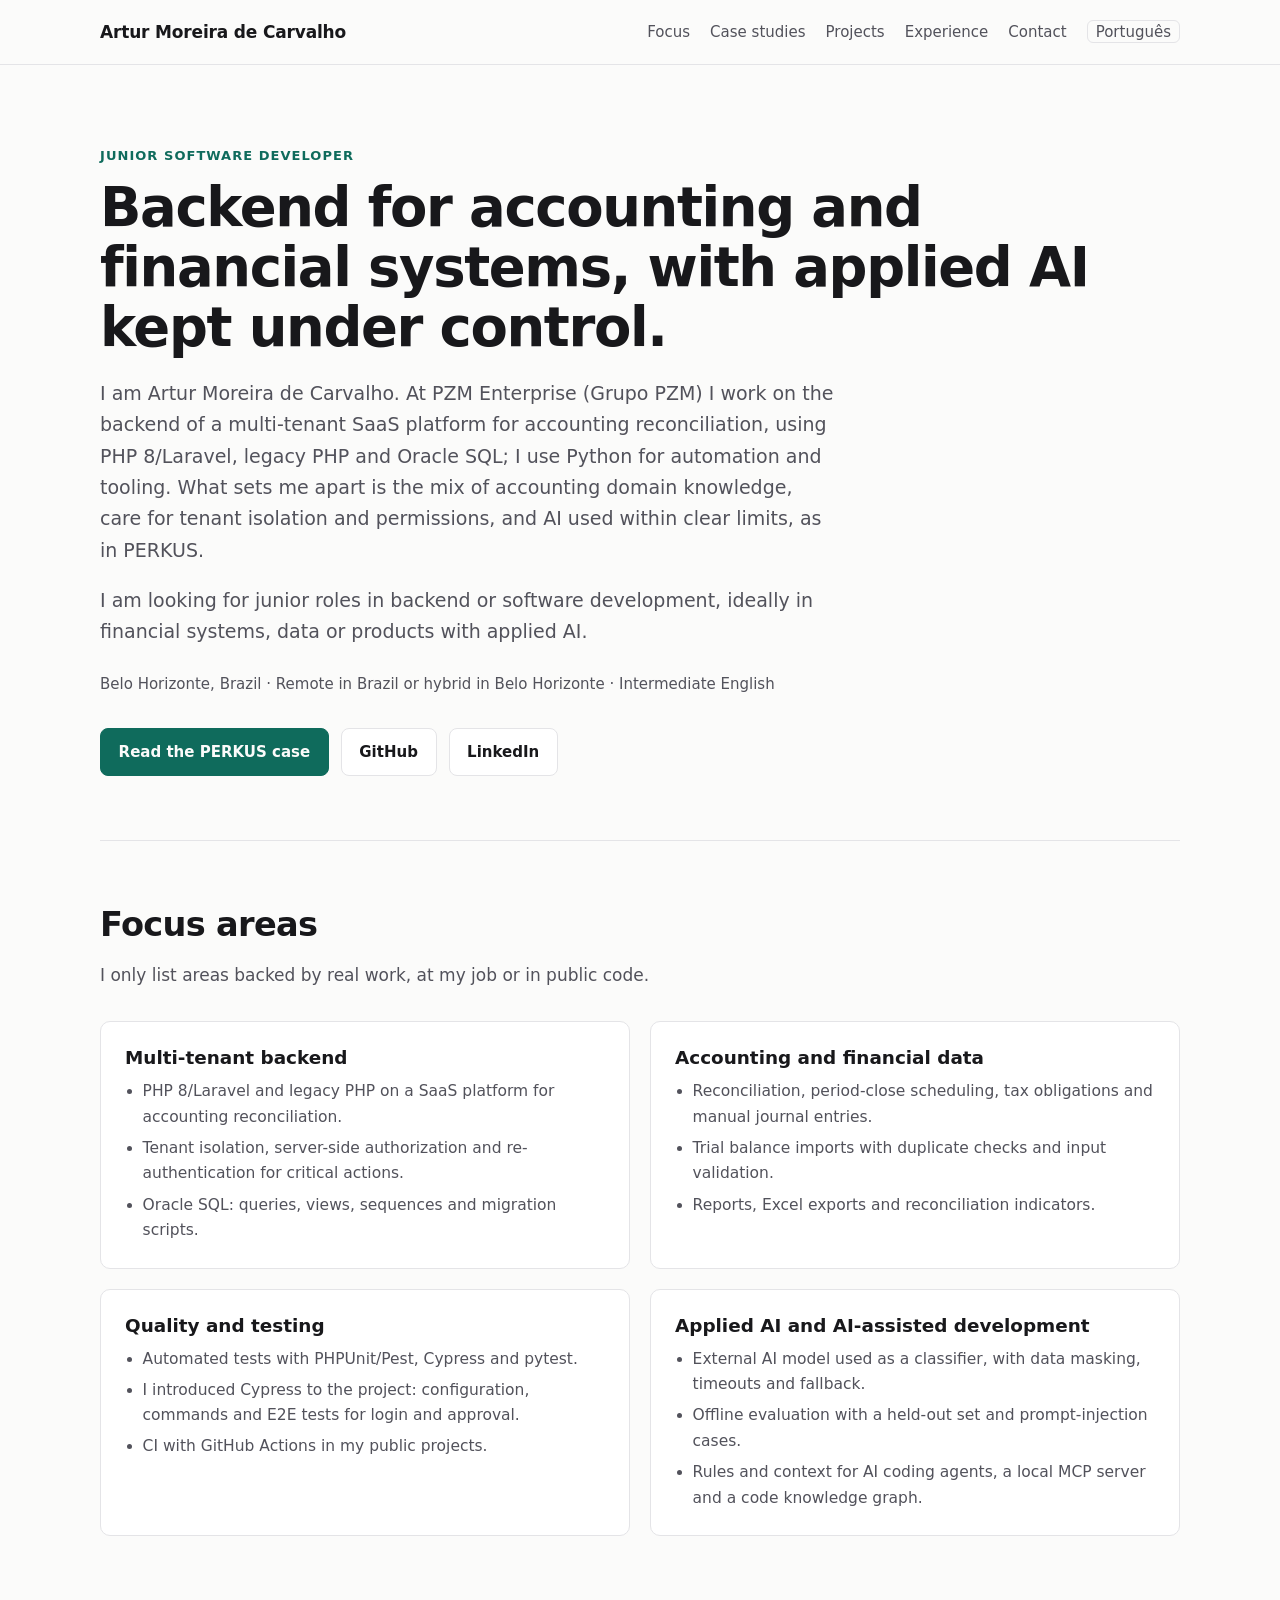
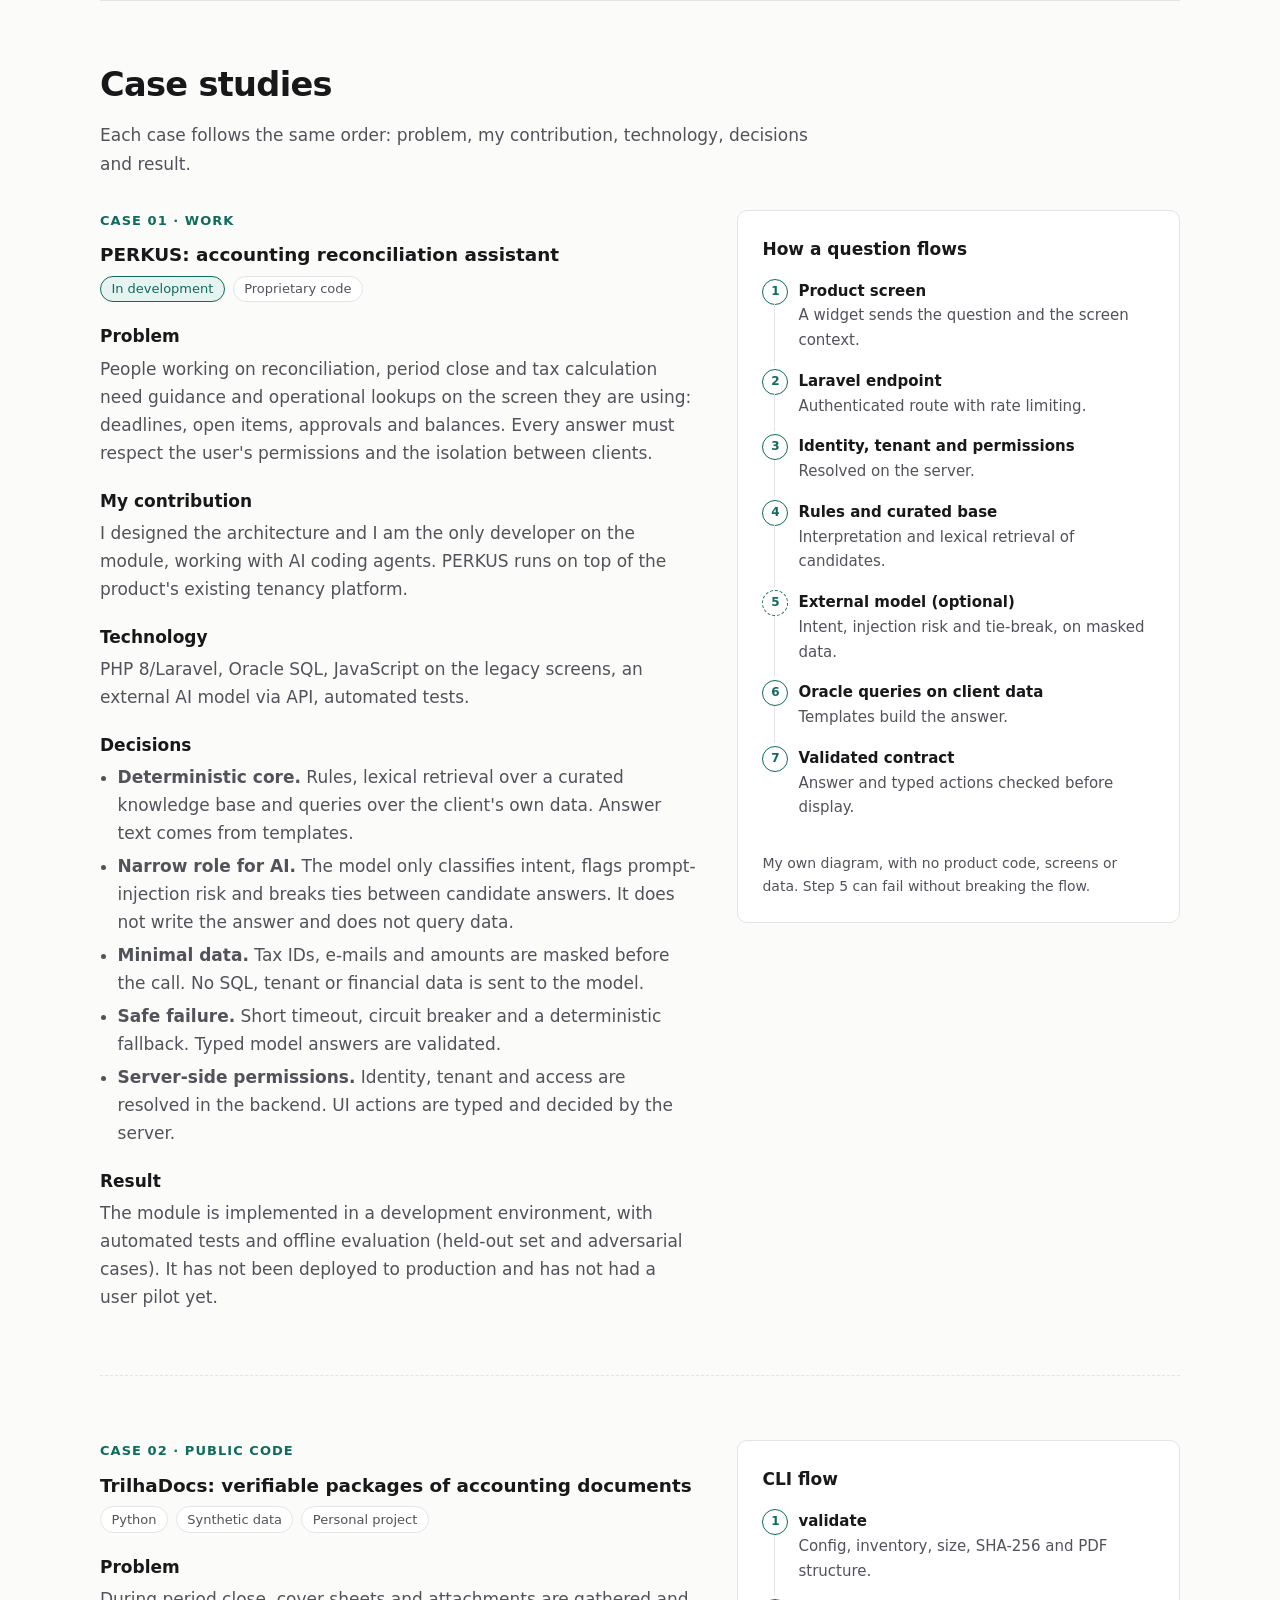
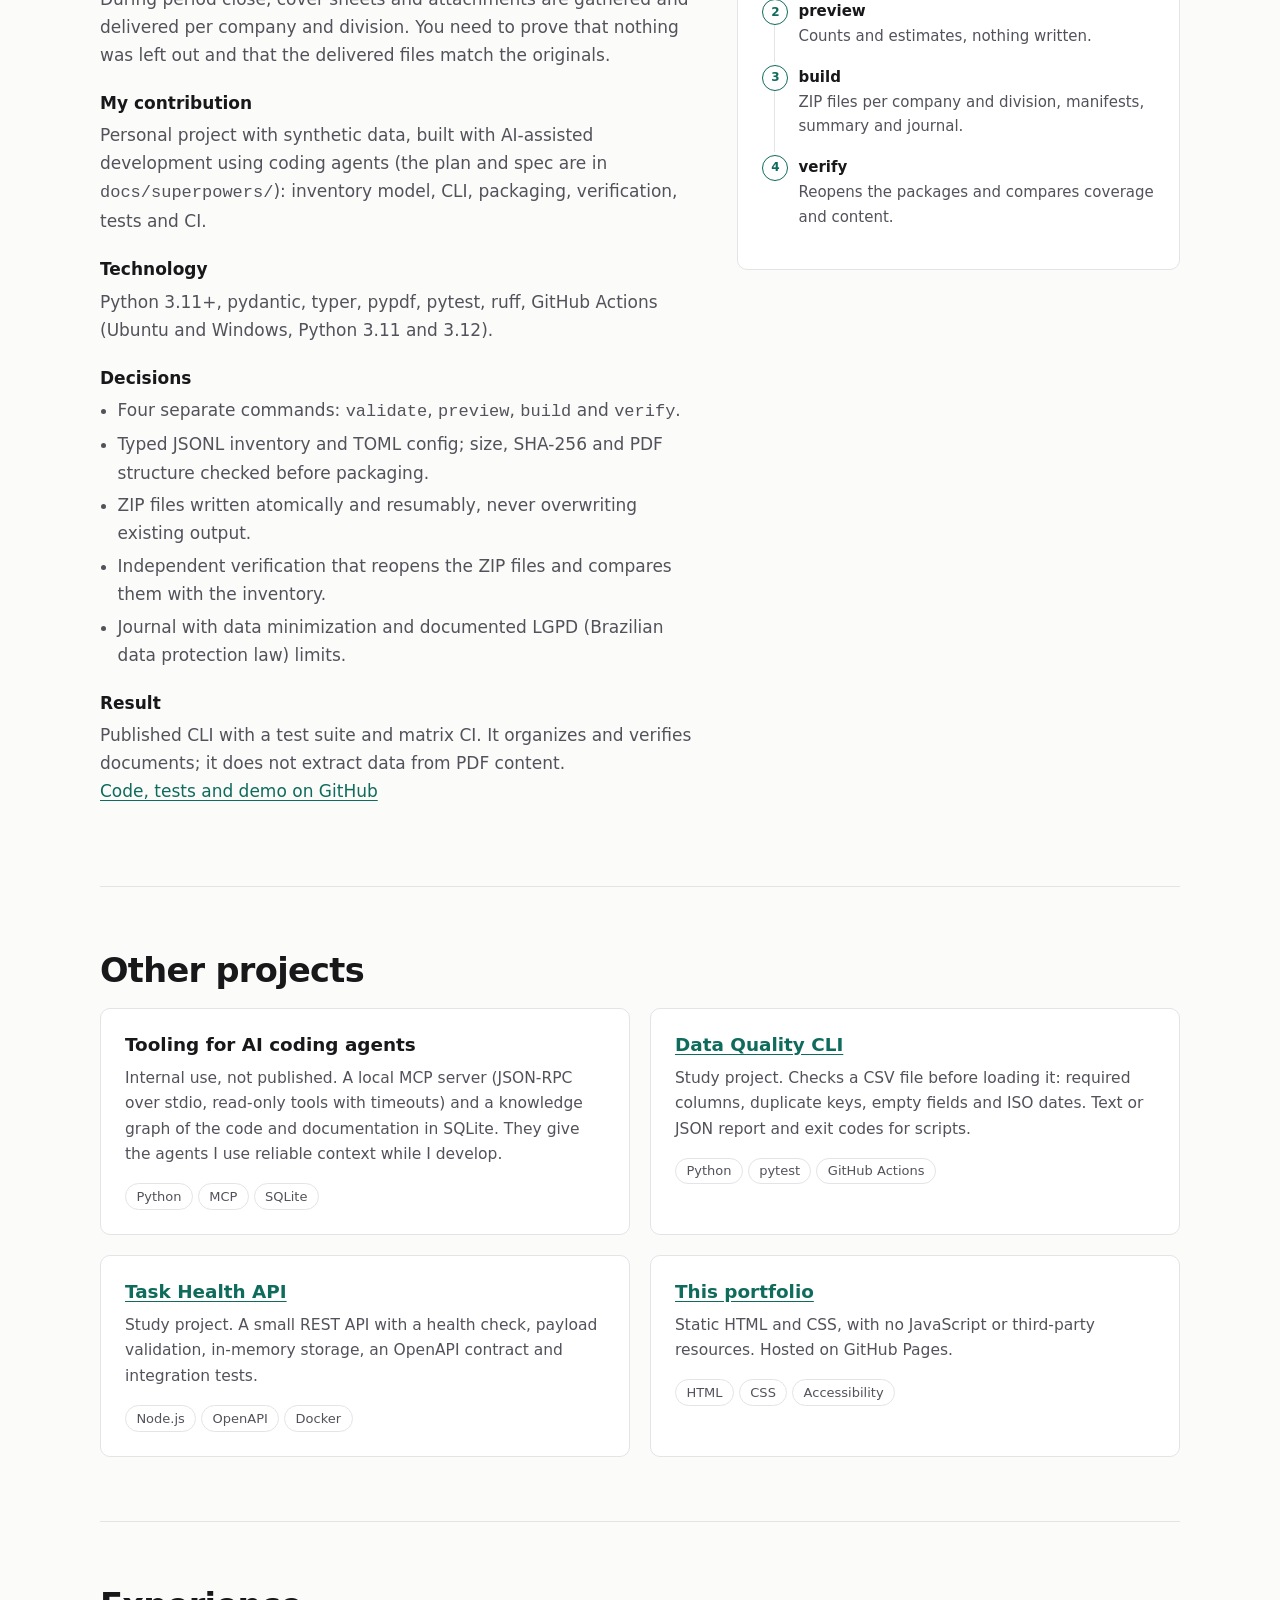
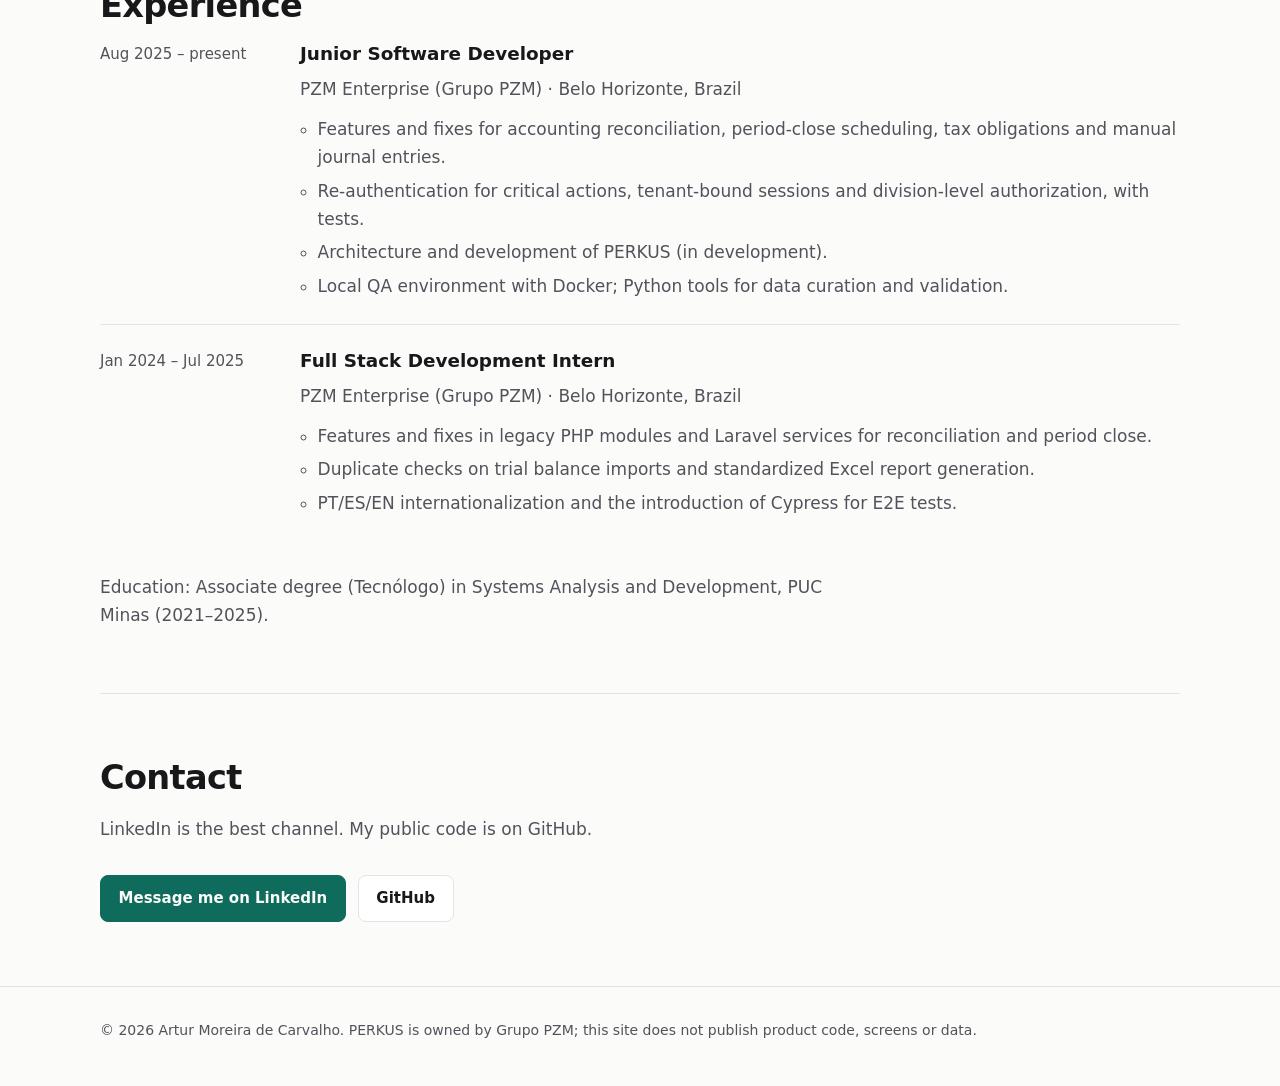
==== en/index.html @ d2b2ecf2 "fix: align Python role, intern title and TrilhaDocs authorship note" ====
<!doctype html>
<html lang="en">
<head>
  <meta charset="utf-8" />
  <meta name="viewport" content="width=device-width, initial-scale=1" />
  <title>Artur Moreira de Carvalho | Junior Software Developer · Backend and accounting systems</title>
  <meta name="description" content="Junior software developer in Belo Horizonte, Brazil. Backend PHP/Laravel, SQL/Oracle and Python for multi-tenant accounting and financial systems. PERKUS case: applied AI with controls." />
  <meta name="author" content="Artur Moreira de Carvalho" />
  <meta name="theme-color" content="#fbfbfa" media="(prefers-color-scheme: light)" />
  <meta name="theme-color" content="#111113" media="(prefers-color-scheme: dark)" />
  <link rel="canonical" href="https://arturmoreiradecarvalho.github.io/artur-portfolio/en/" />
  <link rel="alternate" hreflang="pt-BR" href="https://arturmoreiradecarvalho.github.io/artur-portfolio/" />
  <link rel="alternate" hreflang="en" href="https://arturmoreiradecarvalho.github.io/artur-portfolio/en/" />
  <link rel="alternate" hreflang="x-default" href="https://arturmoreiradecarvalho.github.io/artur-portfolio/" />
  <meta property="og:type" content="profile" />
  <meta property="og:locale" content="en_US" />
  <meta property="og:locale:alternate" content="pt_BR" />
  <meta property="og:site_name" content="Artur Moreira de Carvalho" />
  <meta property="og:url" content="https://arturmoreiradecarvalho.github.io/artur-portfolio/en/" />
  <meta property="og:title" content="Artur Moreira de Carvalho | Backend, accounting systems and applied AI" />
  <meta property="og:description" content="Backend PHP/Laravel, SQL/Oracle and Python for multi-tenant accounting and financial systems. PERKUS and TrilhaDocs case studies." />
  <meta property="og:image" content="https://arturmoreiradecarvalho.github.io/artur-portfolio/og-image.png" />
  <meta property="og:image:alt" content="Artur Moreira de Carvalho, Junior Software Developer. Backend PHP/Laravel, SQL/Oracle and Python. Accounting and financial systems. Applied AI." />
  <meta property="og:image:width" content="1200" />
  <meta property="og:image:height" content="630" />
  <meta name="twitter:card" content="summary_large_image" />
  <meta name="twitter:title" content="Artur Moreira de Carvalho | Backend, accounting systems and applied AI" />
  <meta name="twitter:description" content="Backend PHP/Laravel, SQL/Oracle and Python for accounting and financial systems. PERKUS and TrilhaDocs case studies." />
  <meta name="twitter:image" content="https://arturmoreiradecarvalho.github.io/artur-portfolio/og-image.png" />
  <link rel="icon" href="../assets/favicon.svg" type="image/svg+xml" />
  <link rel="stylesheet" href="../styles.css" />
  <script type="application/ld+json">
  {
    "@context": "https://schema.org",
    "@type": "Person",
    "name": "Artur Moreira de Carvalho",
    "jobTitle": "Junior Software Developer",
    "worksFor": { "@type": "Organization", "name": "Grupo PZM" },
    "address": { "@type": "PostalAddress", "addressLocality": "Belo Horizonte", "addressRegion": "MG", "addressCountry": "BR" },
    "url": "https://arturmoreiradecarvalho.github.io/artur-portfolio/en/",
    "sameAs": ["https://github.com/ArturMoreiraDeCarvalho", "https://www.linkedin.com/in/artur-moreira-de-carvalho3336/"],
    "knowsAbout": ["PHP", "Laravel", "SQL", "Oracle Database", "Python", "Multi-tenant SaaS", "Accounting reconciliation", "Applied AI", "Automated testing"]
  }
  </script>
</head>
<body>
  <a class="skip-link" href="#content">Skip to content</a>
  <header class="site-header">
    <nav class="nav container" aria-label="Main navigation">
      <a class="brand" href="#content">Artur Moreira de Carvalho</a>
      <ul>
        <li><a href="#focus">Focus</a></li>
        <li><a href="#cases">Case studies</a></li>
        <li><a href="#projects">Projects</a></li>
        <li><a href="#experience">Experience</a></li>
        <li><a href="#contact">Contact</a></li>
        <li><a class="lang" href="../" hreflang="pt-BR" lang="pt-BR">Português</a></li>
      </ul>
    </nav>
  </header>

  <main id="content">
    <section class="hero container" aria-labelledby="title">
      <p class="eyebrow">Junior Software Developer</p>
      <h1 id="title">Backend for accounting and financial systems, with applied AI kept under control.</h1>
      <p class="lead">I am Artur Moreira de Carvalho. At PZM Enterprise (Grupo PZM) I work on the backend of a multi-tenant SaaS platform for accounting reconciliation, using PHP 8/Laravel, legacy PHP and Oracle SQL; I use Python for automation and tooling. What sets me apart is the mix of accounting domain knowledge, care for tenant isolation and permissions, and AI used within clear limits, as in PERKUS.</p>
      <p class="lead">I am looking for junior roles in backend or software development, ideally in financial systems, data or products with applied AI.</p>
      <p class="meta">Belo Horizonte, Brazil · Remote in Brazil or hybrid in Belo Horizonte · Intermediate English</p>
      <div class="actions">
        <a class="button primary" href="#perkus">Read the PERKUS case</a>
        <a class="button" href="https://github.com/ArturMoreiraDeCarvalho" rel="noopener noreferrer">GitHub</a>
        <a class="button" href="https://www.linkedin.com/in/artur-moreira-de-carvalho3336/" rel="noopener noreferrer">LinkedIn</a>
      </div>
    </section>

    <section id="focus" class="section container" aria-labelledby="focus-title">
      <h2 id="focus-title">Focus areas</h2>
      <p class="section-intro">I only list areas backed by real work, at my job or in public code.</p>
      <div class="grid grid-2">
        <article class="card">
          <h3>Multi-tenant backend</h3>
          <ul>
            <li>PHP 8/Laravel and legacy PHP on a SaaS platform for accounting reconciliation.</li>
            <li>Tenant isolation, server-side authorization and re-authentication for critical actions.</li>
            <li>Oracle SQL: queries, views, sequences and migration scripts.</li>
          </ul>
        </article>
        <article class="card">
          <h3>Accounting and financial data</h3>
          <ul>
            <li>Reconciliation, period-close scheduling, tax obligations and manual journal entries.</li>
            <li>Trial balance imports with duplicate checks and input validation.</li>
            <li>Reports, Excel exports and reconciliation indicators.</li>
          </ul>
        </article>
        <article class="card">
          <h3>Quality and testing</h3>
          <ul>
            <li>Automated tests with PHPUnit/Pest, Cypress and pytest.</li>
            <li>I introduced Cypress to the project: configuration, commands and E2E tests for login and approval.</li>
            <li>CI with GitHub Actions in my public projects.</li>
          </ul>
        </article>
        <article class="card">
          <h3>Applied AI and AI-assisted development</h3>
          <ul>
            <li>External AI model used as a classifier, with data masking, timeouts and fallback.</li>
            <li>Offline evaluation with a held-out set and prompt-injection cases.</li>
            <li>Rules and context for AI coding agents, a local MCP server and a code knowledge graph.</li>
          </ul>
        </article>
      </div>
    </section>

    <section id="cases" class="section container" aria-labelledby="cases-title">
      <h2 id="cases-title">Case studies</h2>
      <p class="section-intro">Each case follows the same order: problem, my contribution, technology, decisions and result.</p>

      <article id="perkus" class="case" aria-labelledby="perkus-title">
        <div>
          <p class="eyebrow">Case 01 · Work</p>
          <h3 id="perkus-title">PERKUS: accounting reconciliation assistant</h3>
          <div class="case-meta"><span class="tag status">In development</span><span class="tag">Proprietary code</span></div>
          <dl>
            <dt>Problem</dt>
            <dd>People working on reconciliation, period close and tax calculation need guidance and operational lookups on the screen they are using: deadlines, open items, approvals and balances. Every answer must respect the user's permissions and the isolation between clients.</dd>
            <dt>My contribution</dt>
            <dd>I designed the architecture and I am the only developer on the module, working with AI coding agents. PERKUS runs on top of the product's existing tenancy platform.</dd>
            <dt>Technology</dt>
            <dd>PHP 8/Laravel, Oracle SQL, JavaScript on the legacy screens, an external AI model via API, automated tests.</dd>
            <dt>Decisions</dt>
            <dd>
              <ul>
                <li><strong>Deterministic core.</strong> Rules, lexical retrieval over a curated knowledge base and queries over the client's own data. Answer text comes from templates.</li>
                <li><strong>Narrow role for AI.</strong> The model only classifies intent, flags prompt-injection risk and breaks ties between candidate answers. It does not write the answer and does not query data.</li>
                <li><strong>Minimal data.</strong> Tax IDs, e-mails and amounts are masked before the call. No SQL, tenant or financial data is sent to the model.</li>
                <li><strong>Safe failure.</strong> Short timeout, circuit breaker and a deterministic fallback. Typed model answers are validated.</li>
                <li><strong>Server-side permissions.</strong> Identity, tenant and access are resolved in the backend. UI actions are typed and decided by the server.</li>
              </ul>
            </dd>
            <dt>Result</dt>
            <dd>The module is implemented in a development environment, with automated tests and offline evaluation (held-out set and adversarial cases). It has not been deployed to production and has not had a user pilot yet.</dd>
          </dl>
        </div>
        <figure class="diagram" aria-labelledby="perkus-flow">
          <figcaption id="perkus-flow">How a question flows</figcaption>
          <ol>
            <li><strong>Product screen</strong>A widget sends the question and the screen context.</li>
            <li><strong>Laravel endpoint</strong>Authenticated route with rate limiting.</li>
            <li><strong>Identity, tenant and permissions</strong>Resolved on the server.</li>
            <li><strong>Rules and curated base</strong>Interpretation and lexical retrieval of candidates.</li>
            <li class="optional"><strong>External model (optional)</strong>Intent, injection risk and tie-break, on masked data.</li>
            <li><strong>Oracle queries on client data</strong>Templates build the answer.</li>
            <li><strong>Validated contract</strong>Answer and typed actions checked before display.</li>
          </ol>
          <p class="note">My own diagram, with no product code, screens or data. Step 5 can fail without breaking the flow.</p>
        </figure>
      </article>

      <article id="trilhadocs" class="case" aria-labelledby="trilhadocs-title">
        <div>
          <p class="eyebrow">Case 02 · Public code</p>
          <h3 id="trilhadocs-title">TrilhaDocs: verifiable packages of accounting documents</h3>
          <div class="case-meta"><span class="tag">Python</span><span class="tag">Synthetic data</span><span class="tag">Personal project</span></div>
          <dl>
            <dt>Problem</dt>
            <dd>During period close, cover sheets and attachments are gathered and delivered per company and division. You need to prove that nothing was left out and that the delivered files match the originals.</dd>
            <dt>My contribution</dt>
            <dd>Personal project with synthetic data, built with AI-assisted development using coding agents (the plan and spec are in <code>docs/superpowers/</code>): inventory model, CLI, packaging, verification, tests and CI.</dd>
            <dt>Technology</dt>
            <dd>Python 3.11+, pydantic, typer, pypdf, pytest, ruff, GitHub Actions (Ubuntu and Windows, Python 3.11 and 3.12).</dd>
            <dt>Decisions</dt>
            <dd>
              <ul>
                <li>Four separate commands: <code>validate</code>, <code>preview</code>, <code>build</code> and <code>verify</code>.</li>
                <li>Typed JSONL inventory and TOML config; size, SHA-256 and PDF structure checked before packaging.</li>
                <li>ZIP files written atomically and resumably, never overwriting existing output.</li>
                <li>Independent verification that reopens the ZIP files and compares them with the inventory.</li>
                <li>Journal with data minimization and documented LGPD (Brazilian data protection law) limits.</li>
              </ul>
            </dd>
            <dt>Result</dt>
            <dd>Published CLI with a test suite and matrix CI. It organizes and verifies documents; it does not extract data from PDF content.</dd>
          </dl>
          <p><a href="https://github.com/ArturMoreiraDeCarvalho/trilhadocs" rel="noopener noreferrer">Code, tests and demo on GitHub</a></p>
        </div>
        <figure class="diagram" aria-labelledby="trilhadocs-flow">
          <figcaption id="trilhadocs-flow">CLI flow</figcaption>
          <ol>
            <li><strong>validate</strong>Config, inventory, size, SHA-256 and PDF structure.</li>
            <li><strong>preview</strong>Counts and estimates, nothing written.</li>
            <li><strong>build</strong>ZIP files per company and division, manifests, summary and journal.</li>
            <li><strong>verify</strong>Reopens the packages and compares coverage and content.</li>
          </ol>
        </figure>
      </article>
    </section>

    <section id="projects" class="section container" aria-labelledby="projects-title">
      <h2 id="projects-title">Other projects</h2>
      <div class="grid grid-2">
        <article class="card">
          <h3>Tooling for AI coding agents</h3>
          <p>Internal use, not published. A local MCP server (JSON-RPC over stdio, read-only tools with timeouts) and a knowledge graph of the code and documentation in SQLite. They give the agents I use reliable context while I develop.</p>
          <p><span class="tag">Python</span> <span class="tag">MCP</span> <span class="tag">SQLite</span></p>
        </article>
        <article class="card">
          <h3><a href="https://github.com/ArturMoreiraDeCarvalho/python-data-quality-cli" rel="noopener noreferrer">Data Quality CLI</a></h3>
          <p>Study project. Checks a CSV file before loading it: required columns, duplicate keys, empty fields and ISO dates. Text or JSON report and exit codes for scripts.</p>
          <p><span class="tag">Python</span> <span class="tag">pytest</span> <span class="tag">GitHub Actions</span></p>
        </article>
        <article class="card">
          <h3><a href="https://github.com/ArturMoreiraDeCarvalho/node-rest-api-healthcheck" rel="noopener noreferrer">Task Health API</a></h3>
          <p>Study project. A small REST API with a health check, payload validation, in-memory storage, an OpenAPI contract and integration tests.</p>
          <p><span class="tag">Node.js</span> <span class="tag">OpenAPI</span> <span class="tag">Docker</span></p>
        </article>
        <article class="card">
          <h3><a href="https://github.com/ArturMoreiraDeCarvalho/artur-portfolio" rel="noopener noreferrer">This portfolio</a></h3>
          <p>Static HTML and CSS, with no JavaScript or third-party resources. Hosted on GitHub Pages.</p>
          <p><span class="tag">HTML</span> <span class="tag">CSS</span> <span class="tag">Accessibility</span></p>
        </article>
      </div>
    </section>

    <section id="experience" class="section container" aria-labelledby="experience-title">
      <h2 id="experience-title">Experience</h2>
      <ol class="timeline">
        <li>
          <p class="period">Aug 2025 – present</p>
          <div>
            <h3>Junior Software Developer</h3>
            <p class="org">PZM Enterprise (Grupo PZM) · Belo Horizonte, Brazil</p>
            <ul>
              <li>Features and fixes for accounting reconciliation, period-close scheduling, tax obligations and manual journal entries.</li>
              <li>Re-authentication for critical actions, tenant-bound sessions and division-level authorization, with tests.</li>
              <li>Architecture and development of PERKUS (in development).</li>
              <li>Local QA environment with Docker; Python tools for data curation and validation.</li>
            </ul>
          </div>
        </li>
        <li>
          <p class="period">Jan 2024 – Jul 2025</p>
          <div>
            <h3>Full Stack Development Intern</h3>
            <p class="org">PZM Enterprise (Grupo PZM) · Belo Horizonte, Brazil</p>
            <ul>
              <li>Features and fixes in legacy PHP modules and Laravel services for reconciliation and period close.</li>
              <li>Duplicate checks on trial balance imports and standardized Excel report generation.</li>
              <li>PT/ES/EN internationalization and the introduction of Cypress for E2E tests.</li>
            </ul>
          </div>
        </li>
      </ol>
      <p class="section-intro education">Education: Associate degree (Tecnólogo) in Systems Analysis and Development, PUC Minas (2021–2025).</p>
    </section>

    <section id="contact" class="section container" aria-labelledby="contact-title">
      <h2 id="contact-title">Contact</h2>
      <p class="section-intro">LinkedIn is the best channel. My public code is on GitHub.</p>
      <div class="actions">
        <a class="button primary" href="https://www.linkedin.com/in/artur-moreira-de-carvalho3336/" rel="noopener noreferrer">Message me on LinkedIn</a>
        <a class="button" href="https://github.com/ArturMoreiraDeCarvalho" rel="noopener noreferrer">GitHub</a>
      </div>
    </section>
  </main>

  <footer class="site-footer">
    <div class="container"><p>© 2026 Artur Moreira de Carvalho. PERKUS is owned by Grupo PZM; this site does not publish product code, screens or data.</p></div>
  </footer>
</body>
</html>
---- styles.css ----
:root {
  color-scheme: light dark;
  --bg: #fbfbfa;
  --surface: #ffffff;
  --text: #18181b;
  --muted: #52525b;
  --line: #e4e4e7;
  --accent: #0f6b5c;
  --accent-soft: #e7f3f0;
  --max: 1080px;
}
@media (prefers-color-scheme: dark) {
  :root { --bg: #111113; --surface: #18181b; --text: #f4f4f5; --muted: #a1a1aa; --line: #2e2e33; --accent: #5fd0b8; --accent-soft: #15302b; }
}
* { box-sizing: border-box; }
html { scroll-padding-top: 5rem; -webkit-text-size-adjust: 100%; }
body { margin: 0; background: var(--bg); color: var(--text); font-family: system-ui, -apple-system, "Segoe UI", Roboto, "Helvetica Neue", Arial, sans-serif; font-size: 1.0625rem; line-height: 1.65; }
a { color: var(--accent); text-underline-offset: .18em; }
a:hover { text-decoration-thickness: 2px; }
:focus-visible { outline: 3px solid var(--accent); outline-offset: 3px; border-radius: 3px; }
h1, h2, h3, p, ul, ol, dl { margin-top: 0; }
h1 { font-size: clamp(2.2rem, 5vw, 3.4rem); line-height: 1.1; letter-spacing: -.025em; font-weight: 700; margin-bottom: 1.25rem; }
h2 { font-size: clamp(1.6rem, 3vw, 2.1rem); line-height: 1.2; letter-spacing: -.02em; font-weight: 700; margin-bottom: 1rem; }
h3 { font-size: 1.15rem; line-height: 1.35; font-weight: 650; margin-bottom: .5rem; }
.container { width: min(var(--max), 100% - 2.5rem); margin-inline: auto; }
.skip-link { position: absolute; left: 1rem; top: -4rem; padding: .6rem 1rem; background: var(--accent); color: var(--bg); z-index: 10; }
.skip-link:focus { top: 1rem; }

/* Header */
.site-header { position: sticky; top: 0; z-index: 5; background: var(--bg); border-bottom: 1px solid var(--line); }
.nav { display: flex; align-items: center; justify-content: space-between; gap: 1rem; min-height: 4rem; }
.brand { color: var(--text); font-weight: 700; text-decoration: none; letter-spacing: -.01em; }
.nav ul { display: flex; flex-wrap: wrap; gap: .25rem 1.25rem; list-style: none; margin: 0; padding: 0; font-size: .9375rem; }
.nav a:not(.brand) { color: var(--muted); text-decoration: none; }
.nav a:not(.brand):hover { color: var(--text); }
.nav .lang { color: var(--text); border: 1px solid var(--line); border-radius: 6px; padding: .1rem .5rem; }

/* Hero */
.hero { padding-block: 5rem 4rem; }
.eyebrow { color: var(--accent); font-size: .8125rem; font-weight: 650; letter-spacing: .08em; text-transform: uppercase; margin-bottom: .75rem; }
.lead { font-size: 1.1875rem; color: var(--muted); max-width: 46rem; }
.meta { color: var(--muted); font-size: .9375rem; margin-top: 1.5rem; }
.actions { display: flex; flex-wrap: wrap; gap: .75rem; margin-top: 2rem; }
.button { display: inline-block; padding: .65rem 1.1rem; border-radius: 8px; border: 1px solid var(--line); color: var(--text); font-weight: 600; font-size: .9375rem; text-decoration: none; background: var(--surface); }
.button:hover { border-color: var(--text); }
.button.primary { background: var(--accent); border-color: var(--accent); color: var(--bg); }

/* Sections */
.section { padding-block: 4rem; border-top: 1px solid var(--line); }
.section-intro { color: var(--muted); max-width: 46rem; margin-bottom: 2rem; }
.grid { display: grid; gap: 1.25rem; }
.grid-2 { grid-template-columns: repeat(2, minmax(0, 1fr)); }
.card { background: var(--surface); border: 1px solid var(--line); border-radius: 10px; padding: 1.5rem; }
.card p, .card li { color: var(--muted); font-size: .96875rem; }
.card ul { padding-left: 1.1rem; margin-bottom: 0; }
.card li + li { margin-top: .35rem; }
.card :last-child { margin-bottom: 0; }

/* Case studies */
.case { display: grid; grid-template-columns: minmax(0, 1.35fr) minmax(0, 1fr); gap: 2.5rem; align-items: start; }
.case + .case { margin-top: 4rem; padding-top: 4rem; border-top: 1px dashed var(--line); }
.case-meta { display: flex; flex-wrap: wrap; gap: .5rem; margin-bottom: 1.25rem; }
.tag { display: inline-block; border: 1px solid var(--line); border-radius: 999px; padding: .1rem .65rem; font-size: .8125rem; color: var(--muted); background: var(--surface); }
.tag.status { border-color: var(--accent); color: var(--accent); background: var(--accent-soft); }
.case dl { margin: 0; }
.case dt { font-weight: 650; margin-top: 1.25rem; }
.case dt:first-child { margin-top: 0; }
.case dd { margin: .25rem 0 0; color: var(--muted); }
.case dd ul { padding-left: 1.1rem; margin: .25rem 0 0; }
.case dd li + li { margin-top: .3rem; }
.diagram { margin: 0; background: var(--surface); border: 1px solid var(--line); border-radius: 10px; padding: 1.5rem; }
.diagram figcaption { font-weight: 650; margin-bottom: 1rem; }
.diagram ol { list-style: none; counter-reset: step; margin: 0; padding: 0; }
.diagram li { counter-increment: step; position: relative; padding: 0 0 1rem 2.25rem; font-size: .9375rem; color: var(--muted); }
.diagram li::before { content: counter(step); position: absolute; left: 0; top: 0; width: 1.5rem; height: 1.5rem; border-radius: 50%; border: 1px solid var(--accent); color: var(--accent); font-size: .75rem; font-weight: 700; display: grid; place-items: center; }
.diagram li:not(:last-child)::after { content: ""; position: absolute; left: .72rem; top: 1.6rem; bottom: .2rem; border-left: 1px solid var(--line); }
.diagram li strong { color: var(--text); display: block; font-weight: 600; }
.diagram li.optional::before { border-style: dashed; }
.note { font-size: .875rem; color: var(--muted); margin: 1rem 0 0; }

/* Experience */
.timeline { list-style: none; margin: 0; padding: 0; }
.timeline > li { display: grid; grid-template-columns: 11rem minmax(0, 1fr); gap: 1.5rem; padding-block: 1.5rem; border-top: 1px solid var(--line); }
.timeline > li:first-child { border-top: 0; padding-top: 0; }
.period { color: var(--muted); font-size: .9375rem; }
.org { color: var(--muted); margin-bottom: .75rem; }
.timeline ul { padding-left: 1.1rem; margin: 0; color: var(--muted); }
.timeline ul li + li { margin-top: .35rem; }
.education { margin: 2rem 0 0; }

/* Footer */
.site-footer { border-top: 1px solid var(--line); color: var(--muted); font-size: .875rem; padding-block: 2rem 3rem; }
.site-footer p { margin: 0; }

@media (max-width: 860px) {
  .case { grid-template-columns: 1fr; gap: 2rem; }
}
@media (max-width: 640px) {
  body { font-size: 1rem; }
  .nav { flex-direction: column; align-items: flex-start; gap: .5rem; padding-block: .75rem; }
  .site-header { position: static; }
  .hero { padding-block: 3rem 2.5rem; }
  .section { padding-block: 3rem; }
  .grid-2 { grid-template-columns: 1fr; }
  .timeline > li { grid-template-columns: 1fr; gap: .25rem; }
}
@media print {
  .site-header, .actions, .skip-link { display: none; }
  .section { border: 0; padding-block: 1.5rem; }
}
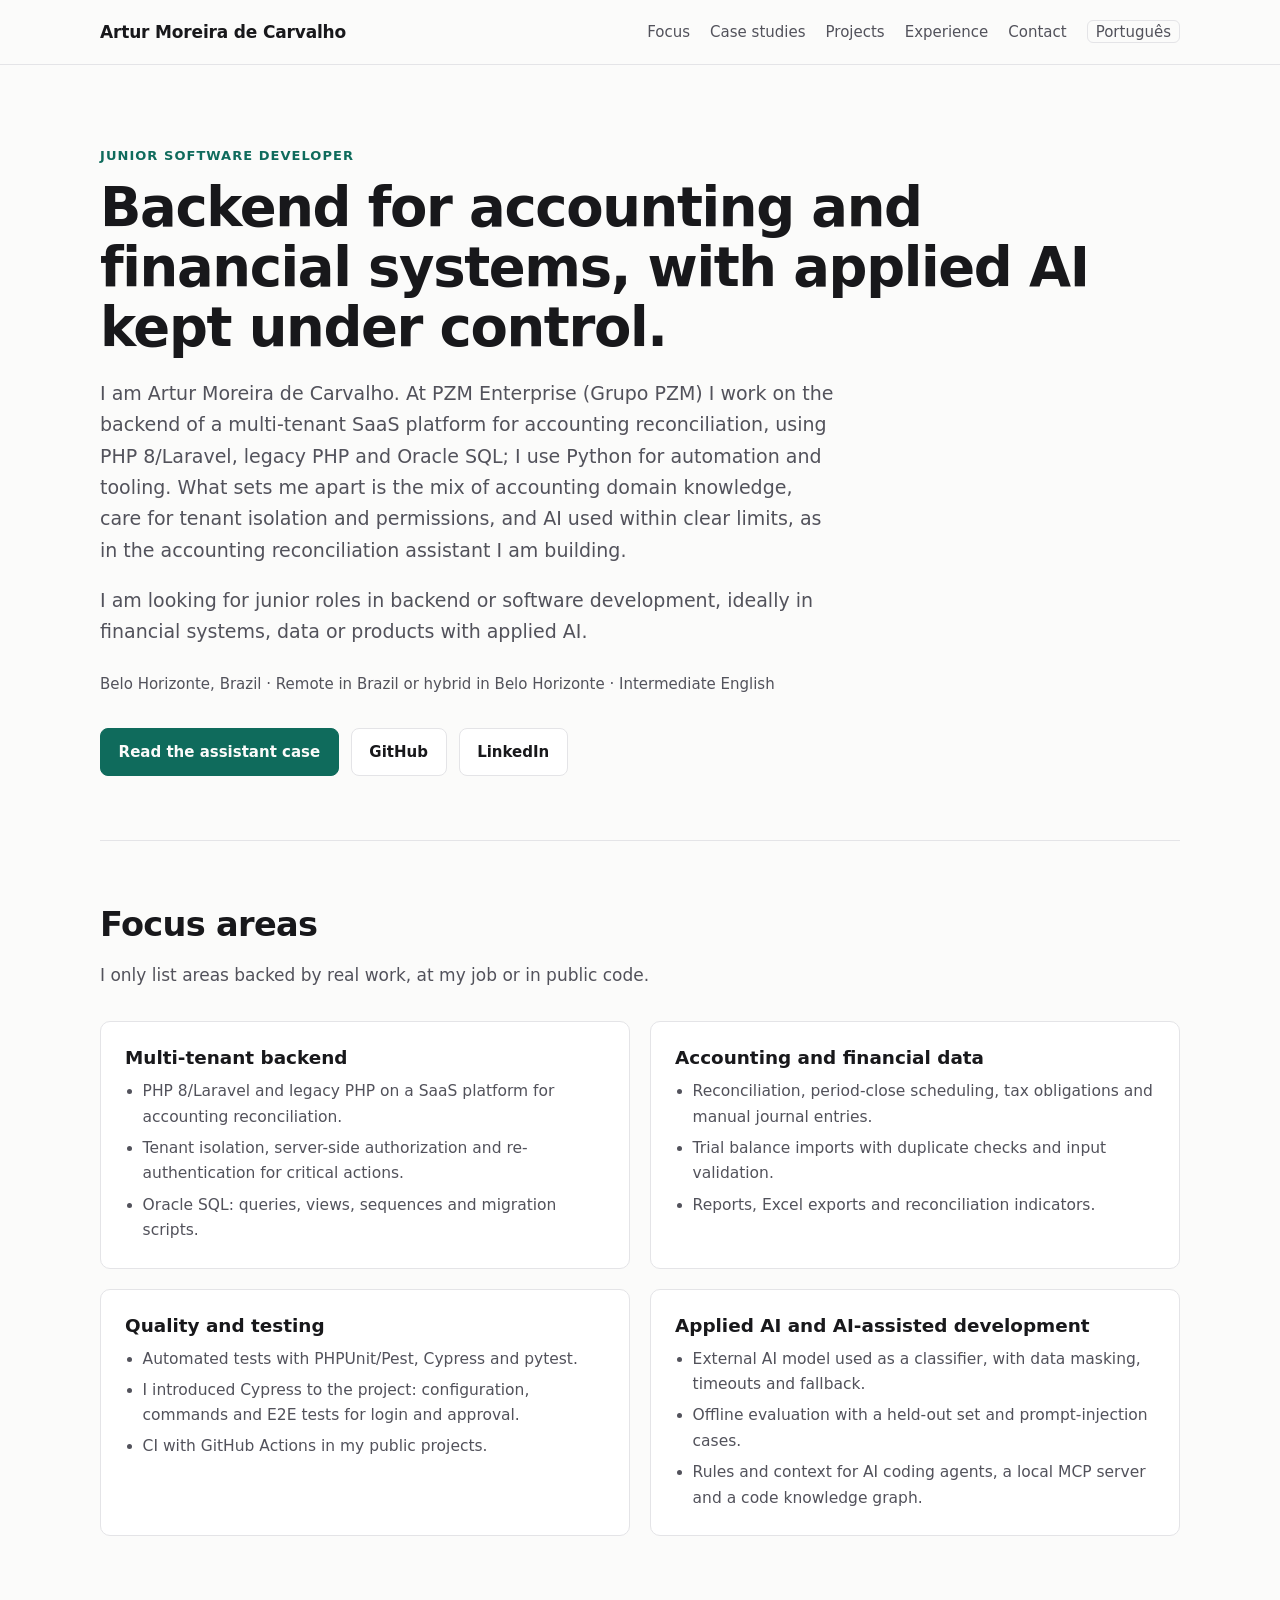
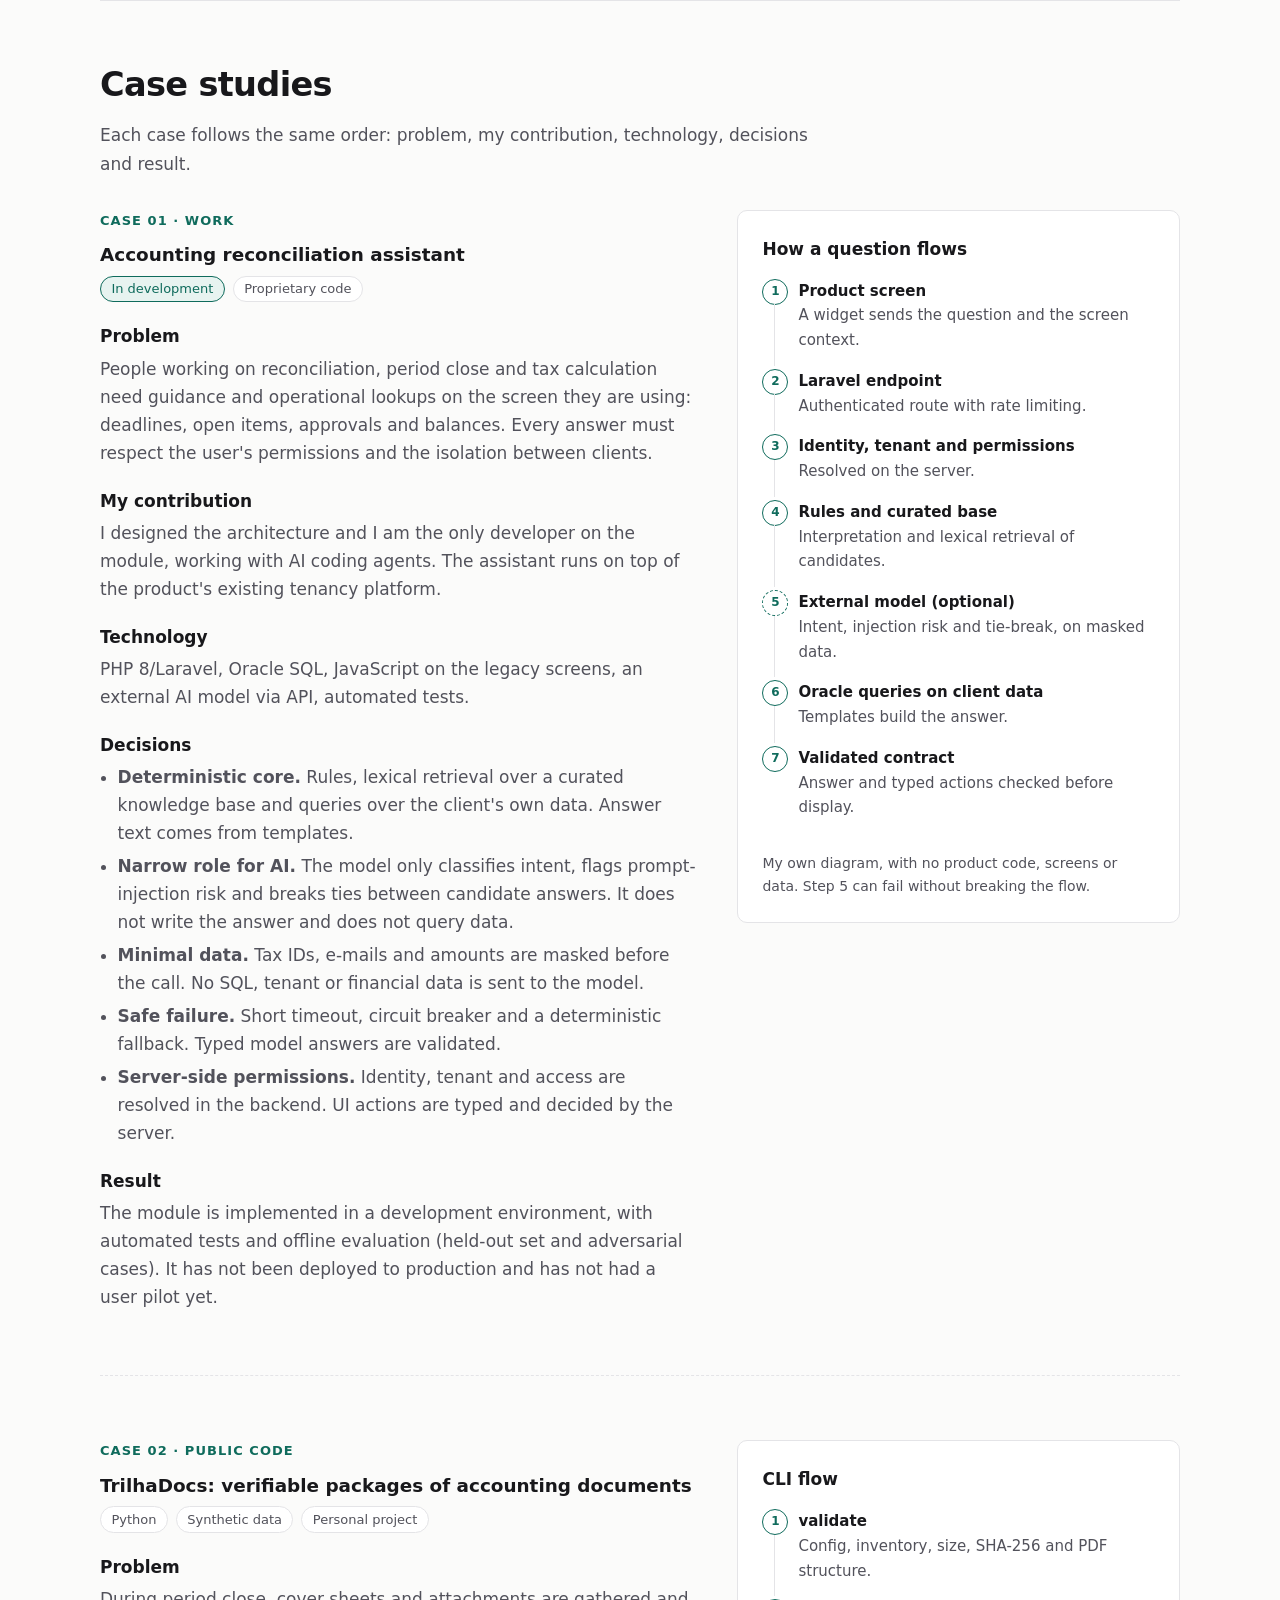
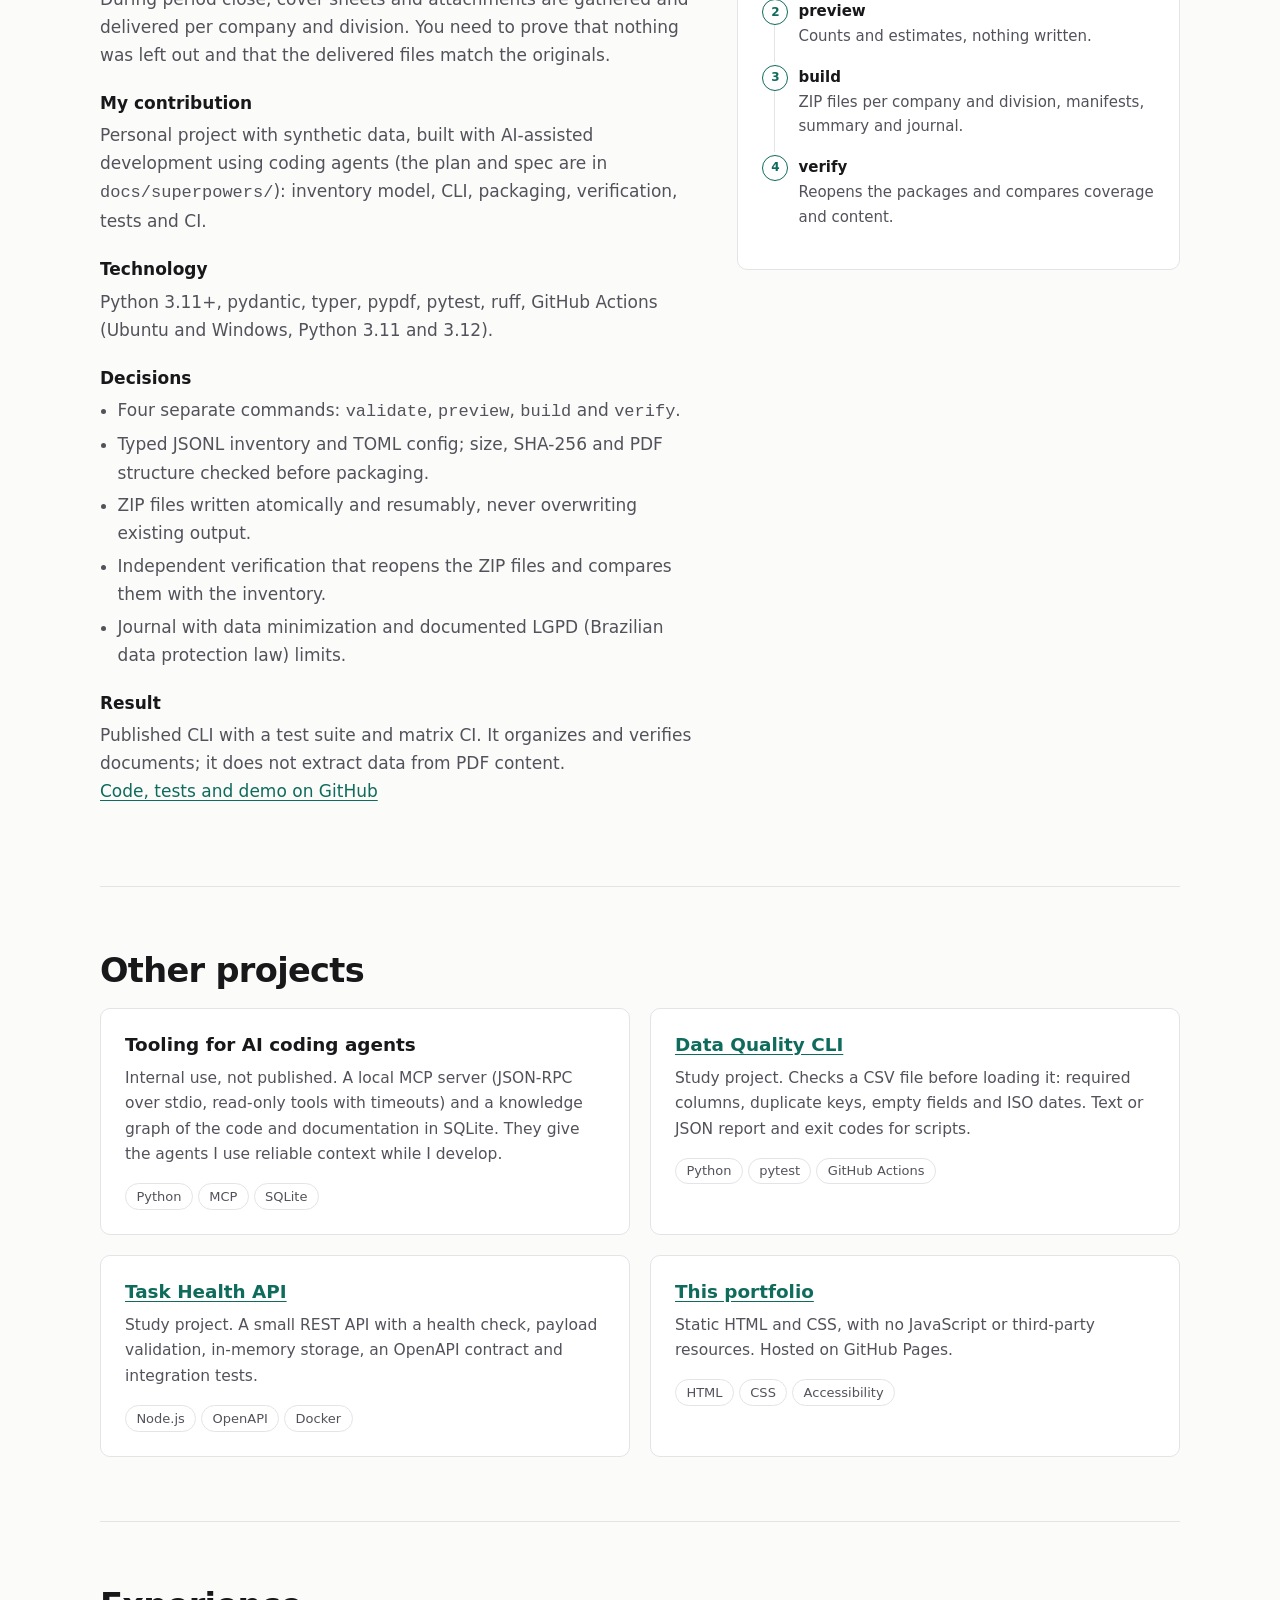
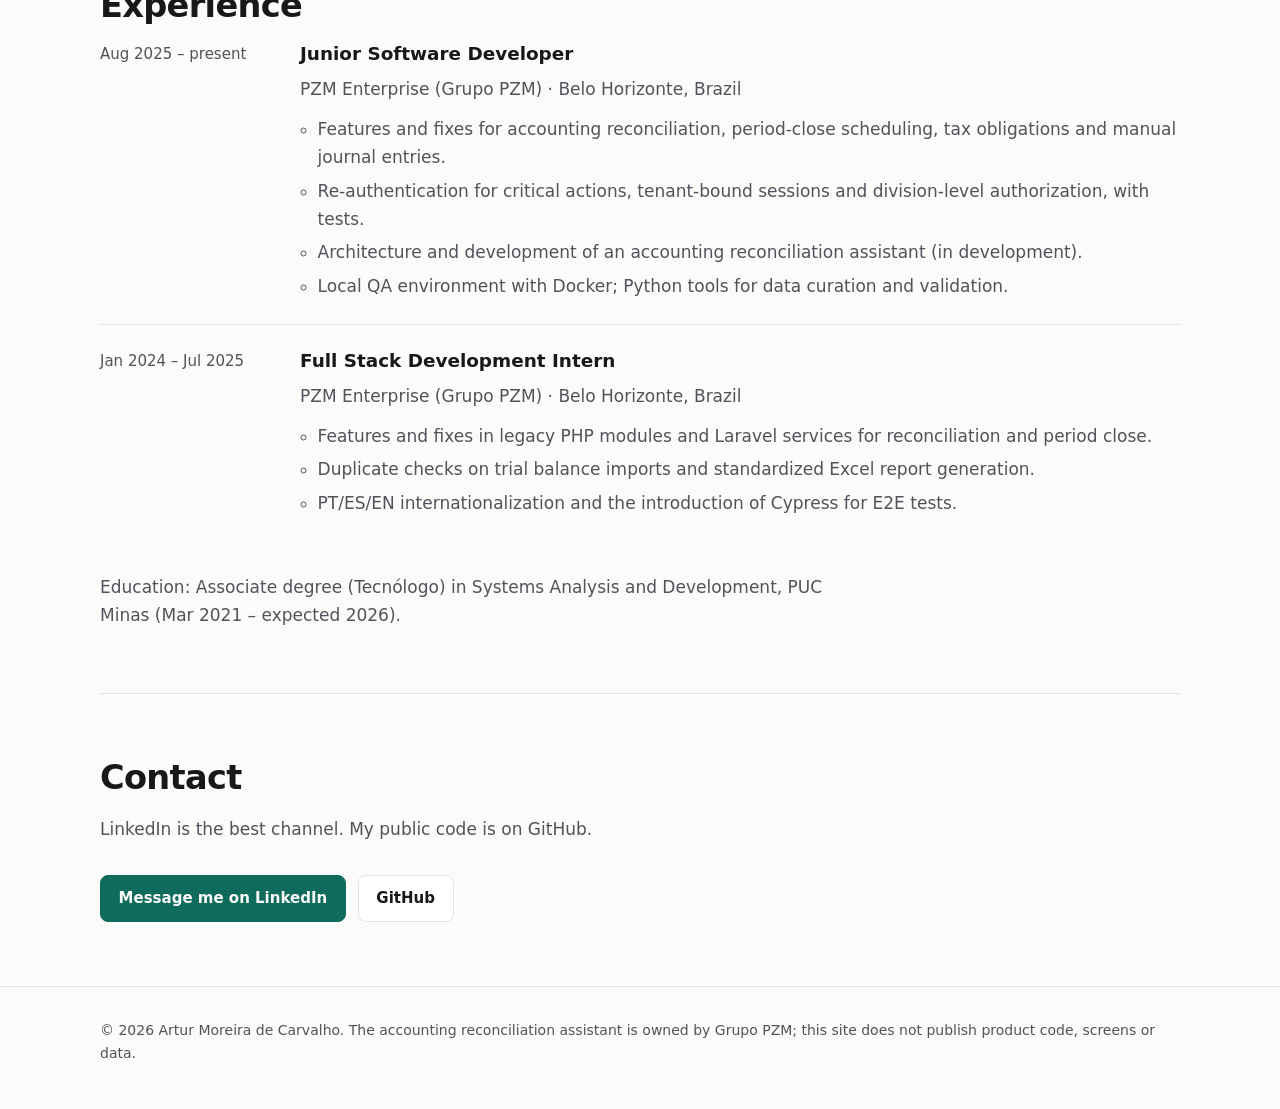
==== commit c3ae3ea9: "fix: replace internal product name with a generic description and update graduation date" ====
--- a/en/index.html
+++ b/en/index.html
@@ -4,7 +4,7 @@
   <meta charset="utf-8" />
   <meta name="viewport" content="width=device-width, initial-scale=1" />
   <title>Artur Moreira de Carvalho | Junior Software Developer · Backend and accounting systems</title>
-  <meta name="description" content="Junior software developer in Belo Horizonte, Brazil. Backend PHP/Laravel, SQL/Oracle and Python for multi-tenant accounting and financial systems. PERKUS case: applied AI with controls." />
+  <meta name="description" content="Junior software developer in Belo Horizonte, Brazil. Backend PHP/Laravel, SQL/Oracle and Python for multi-tenant accounting and financial systems. Accounting reconciliation assistant case: applied AI with controls." />
   <meta name="author" content="Artur Moreira de Carvalho" />
   <meta name="theme-color" content="#fbfbfa" media="(prefers-color-scheme: light)" />
   <meta name="theme-color" content="#111113" media="(prefers-color-scheme: dark)" />
@@ -18,14 +18,14 @@
   <meta property="og:site_name" content="Artur Moreira de Carvalho" />
   <meta property="og:url" content="https://arturmoreiradecarvalho.github.io/artur-portfolio/en/" />
   <meta property="og:title" content="Artur Moreira de Carvalho | Backend, accounting systems and applied AI" />
-  <meta property="og:description" content="Backend PHP/Laravel, SQL/Oracle and Python for multi-tenant accounting and financial systems. PERKUS and TrilhaDocs case studies." />
+  <meta property="og:description" content="Backend PHP/Laravel, SQL/Oracle and Python for multi-tenant accounting and financial systems. Case studies: accounting reconciliation assistant and TrilhaDocs." />
   <meta property="og:image" content="https://arturmoreiradecarvalho.github.io/artur-portfolio/og-image.png" />
   <meta property="og:image:alt" content="Artur Moreira de Carvalho, Junior Software Developer. Backend PHP/Laravel, SQL/Oracle and Python. Accounting and financial systems. Applied AI." />
   <meta property="og:image:width" content="1200" />
   <meta property="og:image:height" content="630" />
   <meta name="twitter:card" content="summary_large_image" />
   <meta name="twitter:title" content="Artur Moreira de Carvalho | Backend, accounting systems and applied AI" />
-  <meta name="twitter:description" content="Backend PHP/Laravel, SQL/Oracle and Python for accounting and financial systems. PERKUS and TrilhaDocs case studies." />
+  <meta name="twitter:description" content="Backend PHP/Laravel, SQL/Oracle and Python for accounting and financial systems. Case studies: accounting reconciliation assistant and TrilhaDocs." />
   <meta name="twitter:image" content="https://arturmoreiradecarvalho.github.io/artur-portfolio/og-image.png" />
   <link rel="icon" href="../assets/favicon.svg" type="image/svg+xml" />
   <link rel="stylesheet" href="../styles.css" />
@@ -63,11 +63,11 @@
     <section class="hero container" aria-labelledby="title">
       <p class="eyebrow">Junior Software Developer</p>
       <h1 id="title">Backend for accounting and financial systems, with applied AI kept under control.</h1>
-      <p class="lead">I am Artur Moreira de Carvalho. At PZM Enterprise (Grupo PZM) I work on the backend of a multi-tenant SaaS platform for accounting reconciliation, using PHP 8/Laravel, legacy PHP and Oracle SQL; I use Python for automation and tooling. What sets me apart is the mix of accounting domain knowledge, care for tenant isolation and permissions, and AI used within clear limits, as in PERKUS.</p>
+      <p class="lead">I am Artur Moreira de Carvalho. At PZM Enterprise (Grupo PZM) I work on the backend of a multi-tenant SaaS platform for accounting reconciliation, using PHP 8/Laravel, legacy PHP and Oracle SQL; I use Python for automation and tooling. What sets me apart is the mix of accounting domain knowledge, care for tenant isolation and permissions, and AI used within clear limits, as in the accounting reconciliation assistant I am building.</p>
       <p class="lead">I am looking for junior roles in backend or software development, ideally in financial systems, data or products with applied AI.</p>
       <p class="meta">Belo Horizonte, Brazil · Remote in Brazil or hybrid in Belo Horizonte · Intermediate English</p>
       <div class="actions">
-        <a class="button primary" href="#perkus">Read the PERKUS case</a>
+        <a class="button primary" href="#assistente-conciliacao">Read the assistant case</a>
         <a class="button" href="https://github.com/ArturMoreiraDeCarvalho" rel="noopener noreferrer">GitHub</a>
         <a class="button" href="https://www.linkedin.com/in/artur-moreira-de-carvalho3336/" rel="noopener noreferrer">LinkedIn</a>
       </div>
@@ -116,16 +116,17 @@
       <h2 id="cases-title">Case studies</h2>
       <p class="section-intro">Each case follows the same order: problem, my contribution, technology, decisions and result.</p>
 
-      <article id="perkus" class="case" aria-labelledby="perkus-title">
+      <span id="perkus" aria-hidden="true"></span>
+      <article id="assistente-conciliacao" class="case" aria-labelledby="assistente-conciliacao-title">
         <div>
           <p class="eyebrow">Case 01 · Work</p>
-          <h3 id="perkus-title">PERKUS: accounting reconciliation assistant</h3>
+          <h3 id="assistente-conciliacao-title">Accounting reconciliation assistant</h3>
           <div class="case-meta"><span class="tag status">In development</span><span class="tag">Proprietary code</span></div>
           <dl>
             <dt>Problem</dt>
             <dd>People working on reconciliation, period close and tax calculation need guidance and operational lookups on the screen they are using: deadlines, open items, approvals and balances. Every answer must respect the user's permissions and the isolation between clients.</dd>
             <dt>My contribution</dt>
-            <dd>I designed the architecture and I am the only developer on the module, working with AI coding agents. PERKUS runs on top of the product's existing tenancy platform.</dd>
+            <dd>I designed the architecture and I am the only developer on the module, working with AI coding agents. The assistant runs on top of the product's existing tenancy platform.</dd>
             <dt>Technology</dt>
             <dd>PHP 8/Laravel, Oracle SQL, JavaScript on the legacy screens, an external AI model via API, automated tests.</dd>
             <dt>Decisions</dt>
@@ -142,8 +143,8 @@
             <dd>The module is implemented in a development environment, with automated tests and offline evaluation (held-out set and adversarial cases). It has not been deployed to production and has not had a user pilot yet.</dd>
           </dl>
         </div>
-        <figure class="diagram" aria-labelledby="perkus-flow">
-          <figcaption id="perkus-flow">How a question flows</figcaption>
+        <figure class="diagram" aria-labelledby="assistente-flow">
+          <figcaption id="assistente-flow">How a question flows</figcaption>
           <ol>
             <li><strong>Product screen</strong>A widget sends the question and the screen context.</li>
             <li><strong>Laravel endpoint</strong>Authenticated route with rate limiting.</li>
@@ -233,7 +234,7 @@
             <ul>
               <li>Features and fixes for accounting reconciliation, period-close scheduling, tax obligations and manual journal entries.</li>
               <li>Re-authentication for critical actions, tenant-bound sessions and division-level authorization, with tests.</li>
-              <li>Architecture and development of PERKUS (in development).</li>
+              <li>Architecture and development of an accounting reconciliation assistant (in development).</li>
               <li>Local QA environment with Docker; Python tools for data curation and validation.</li>
             </ul>
           </div>
@@ -251,7 +252,7 @@
           </div>
         </li>
       </ol>
-      <p class="section-intro education">Education: Associate degree (Tecnólogo) in Systems Analysis and Development, PUC Minas (2021–2025).</p>
+      <p class="section-intro education">Education: Associate degree (Tecnólogo) in Systems Analysis and Development, PUC Minas (Mar 2021 – expected 2026).</p>
     </section>
 
     <section id="contact" class="section container" aria-labelledby="contact-title">
@@ -265,7 +266,7 @@
   </main>
 
   <footer class="site-footer">
-    <div class="container"><p>© 2026 Artur Moreira de Carvalho. PERKUS is owned by Grupo PZM; this site does not publish product code, screens or data.</p></div>
+    <div class="container"><p>© 2026 Artur Moreira de Carvalho. The accounting reconciliation assistant is owned by Grupo PZM; this site does not publish product code, screens or data.</p></div>
   </footer>
 </body>
 </html>
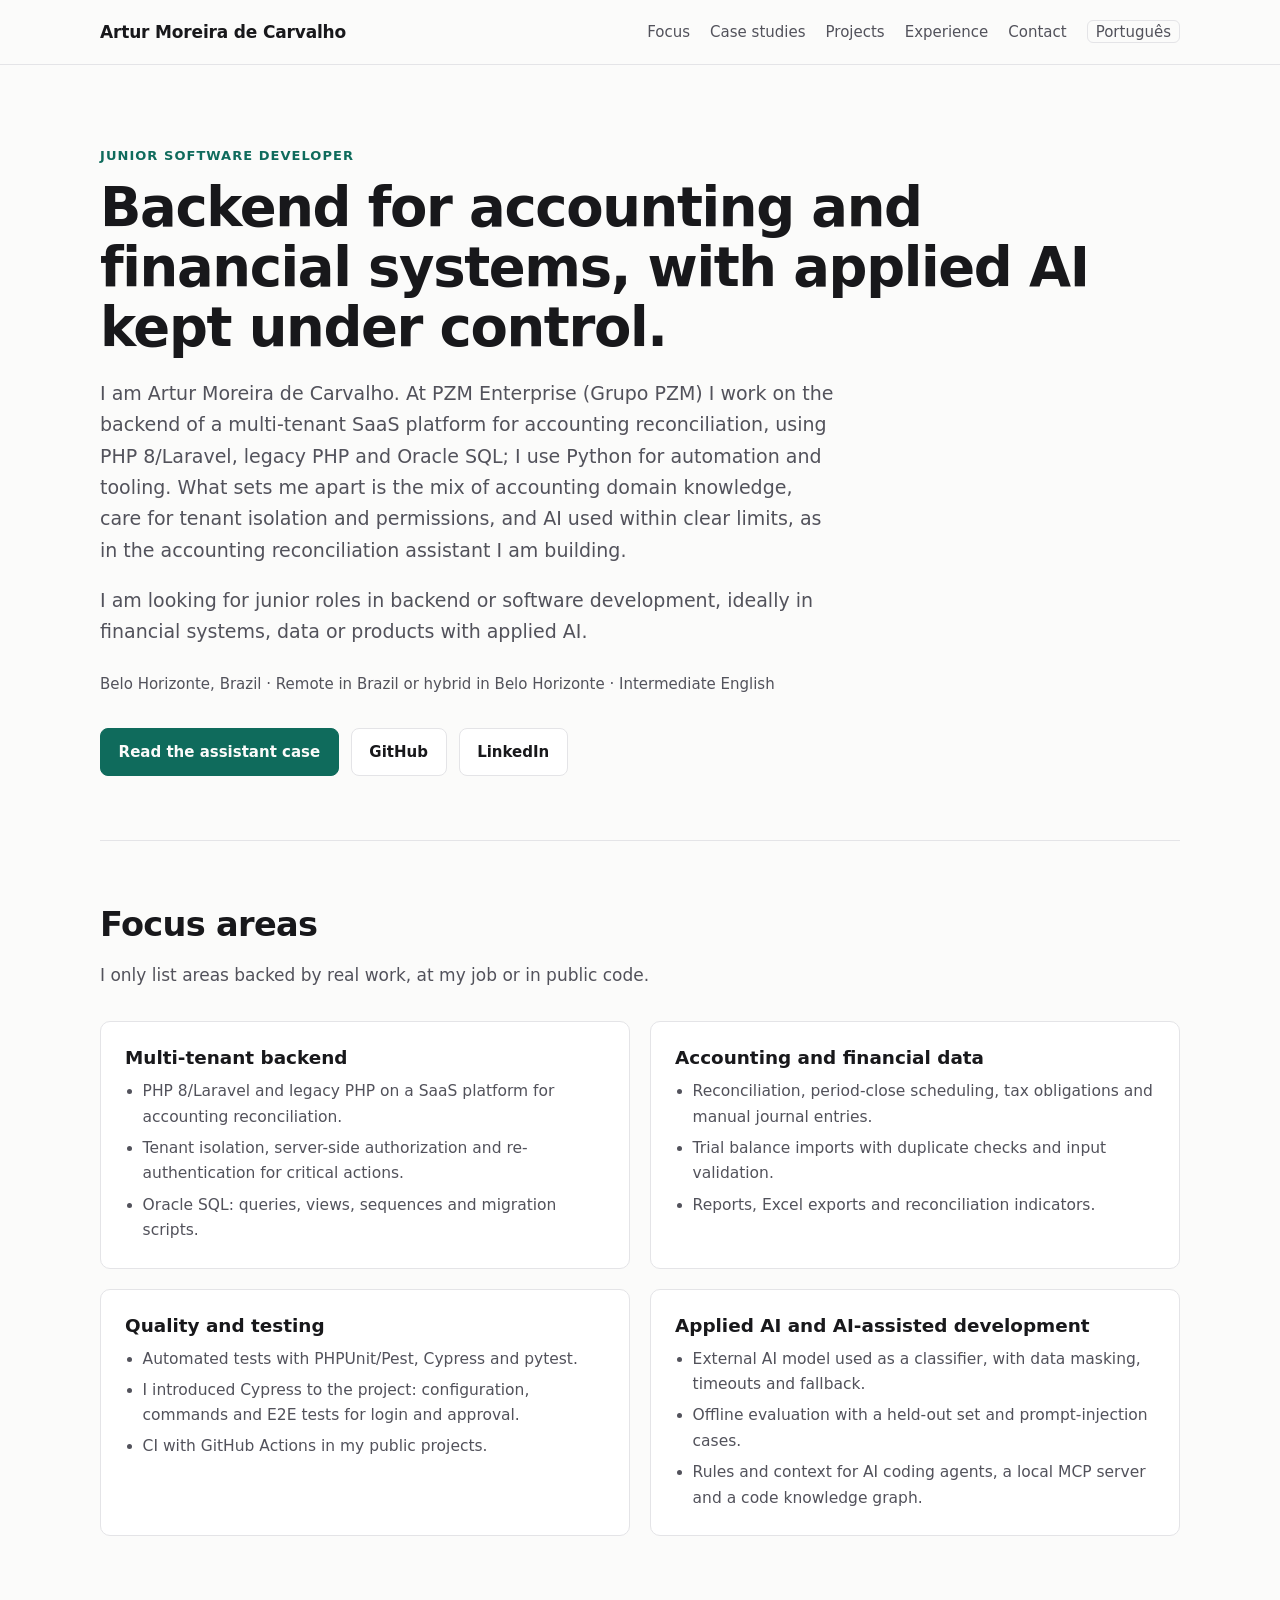
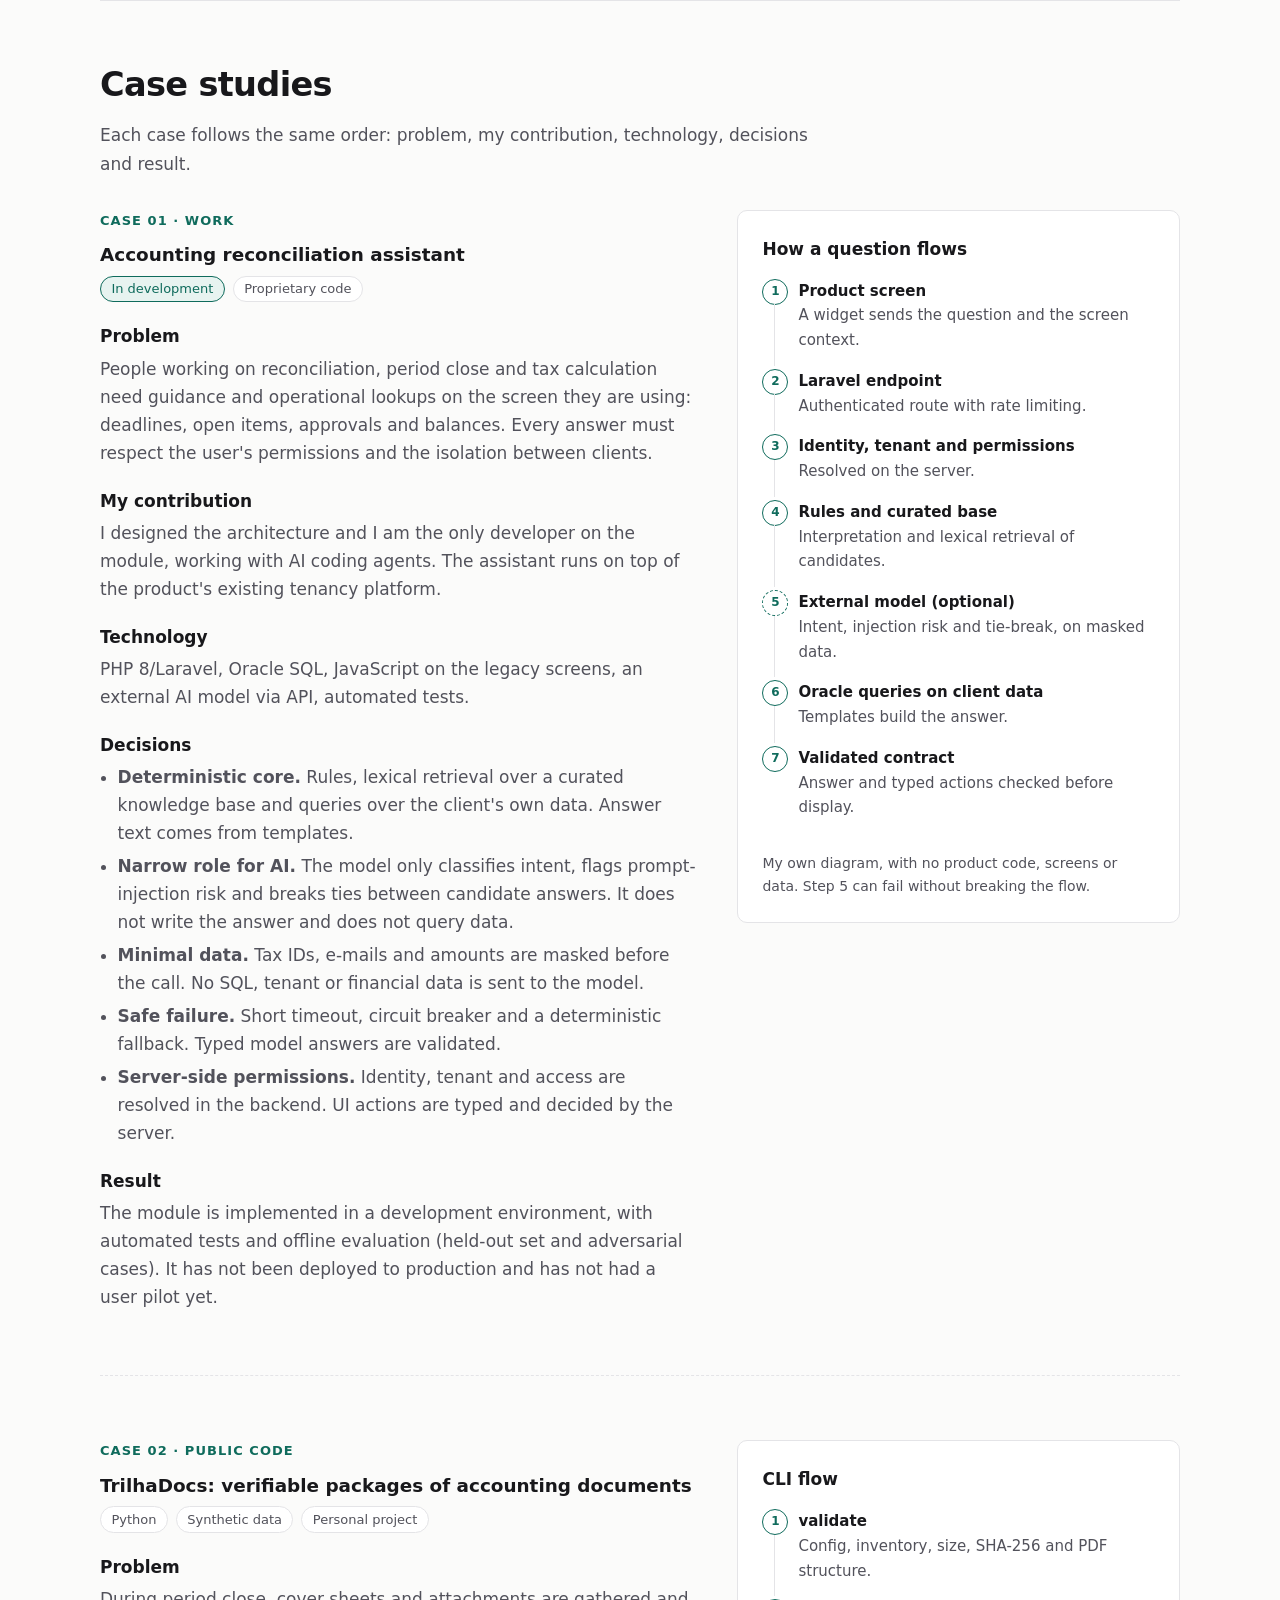
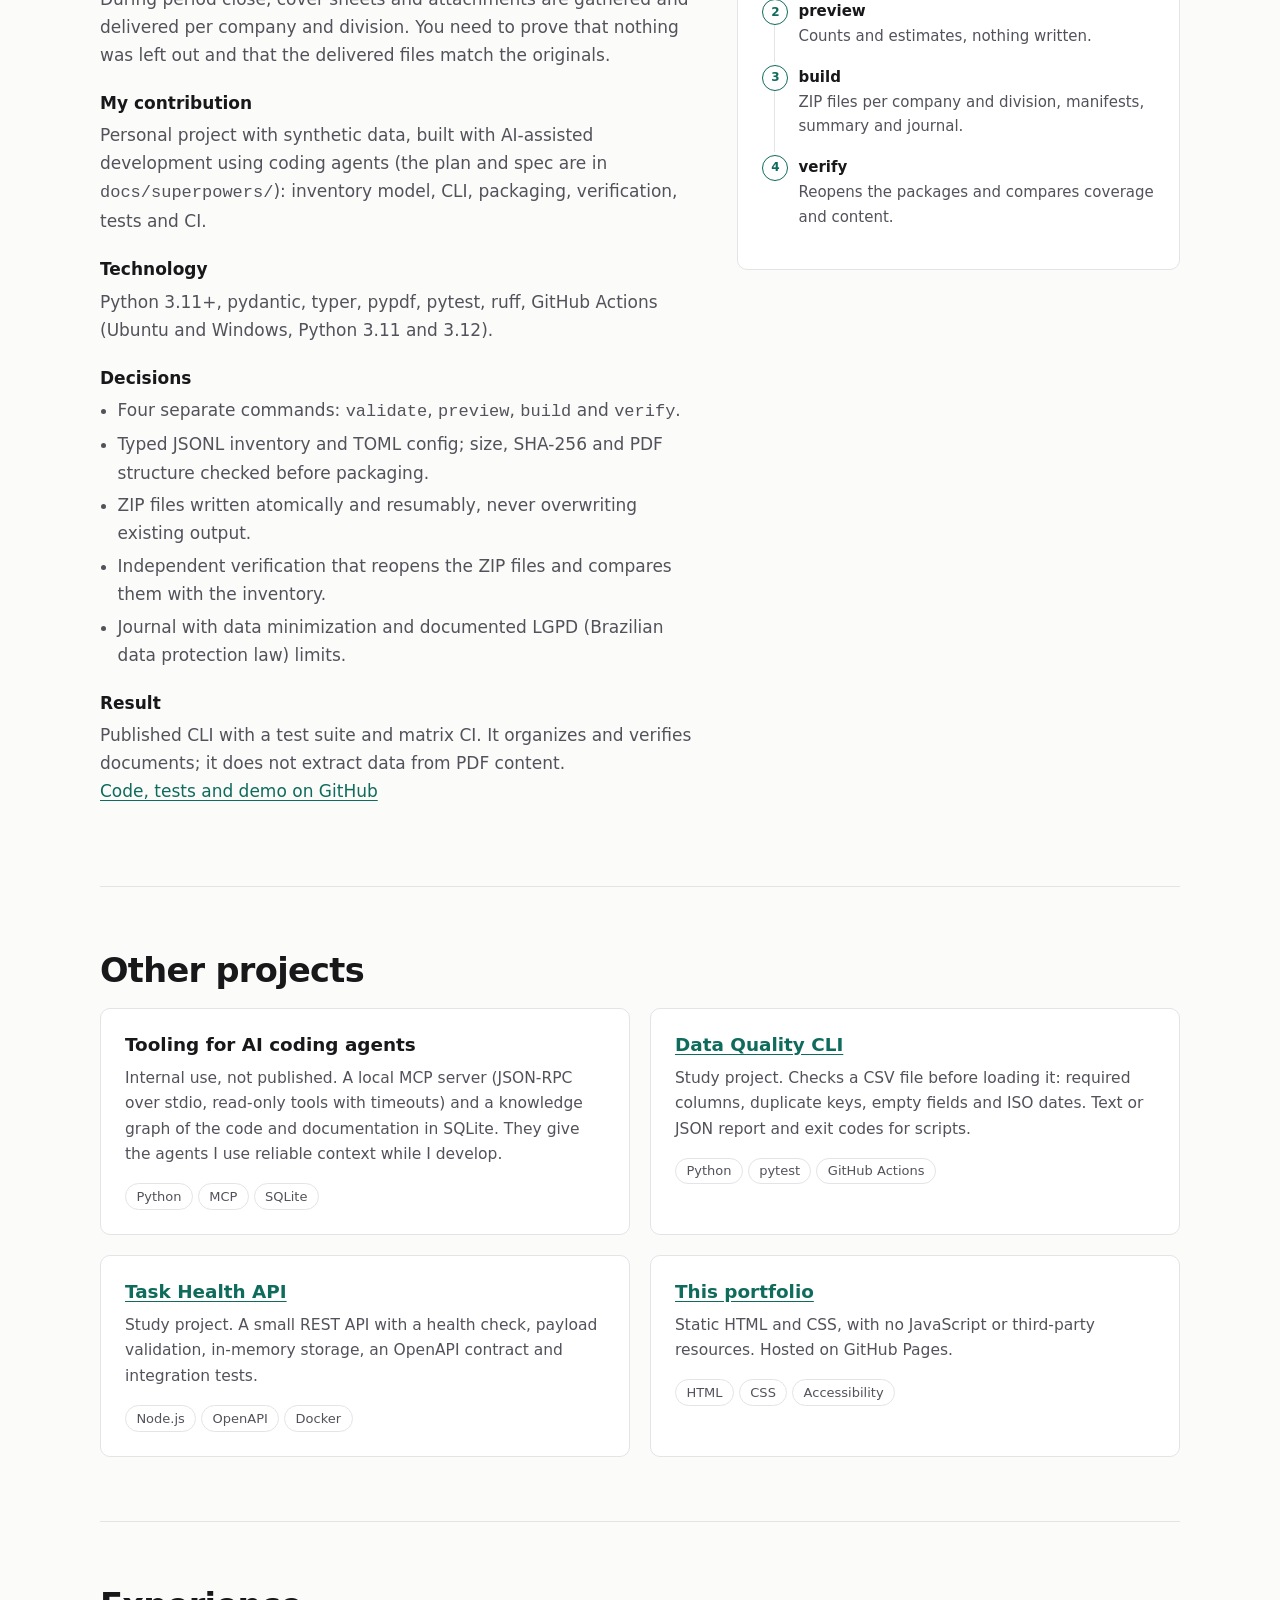
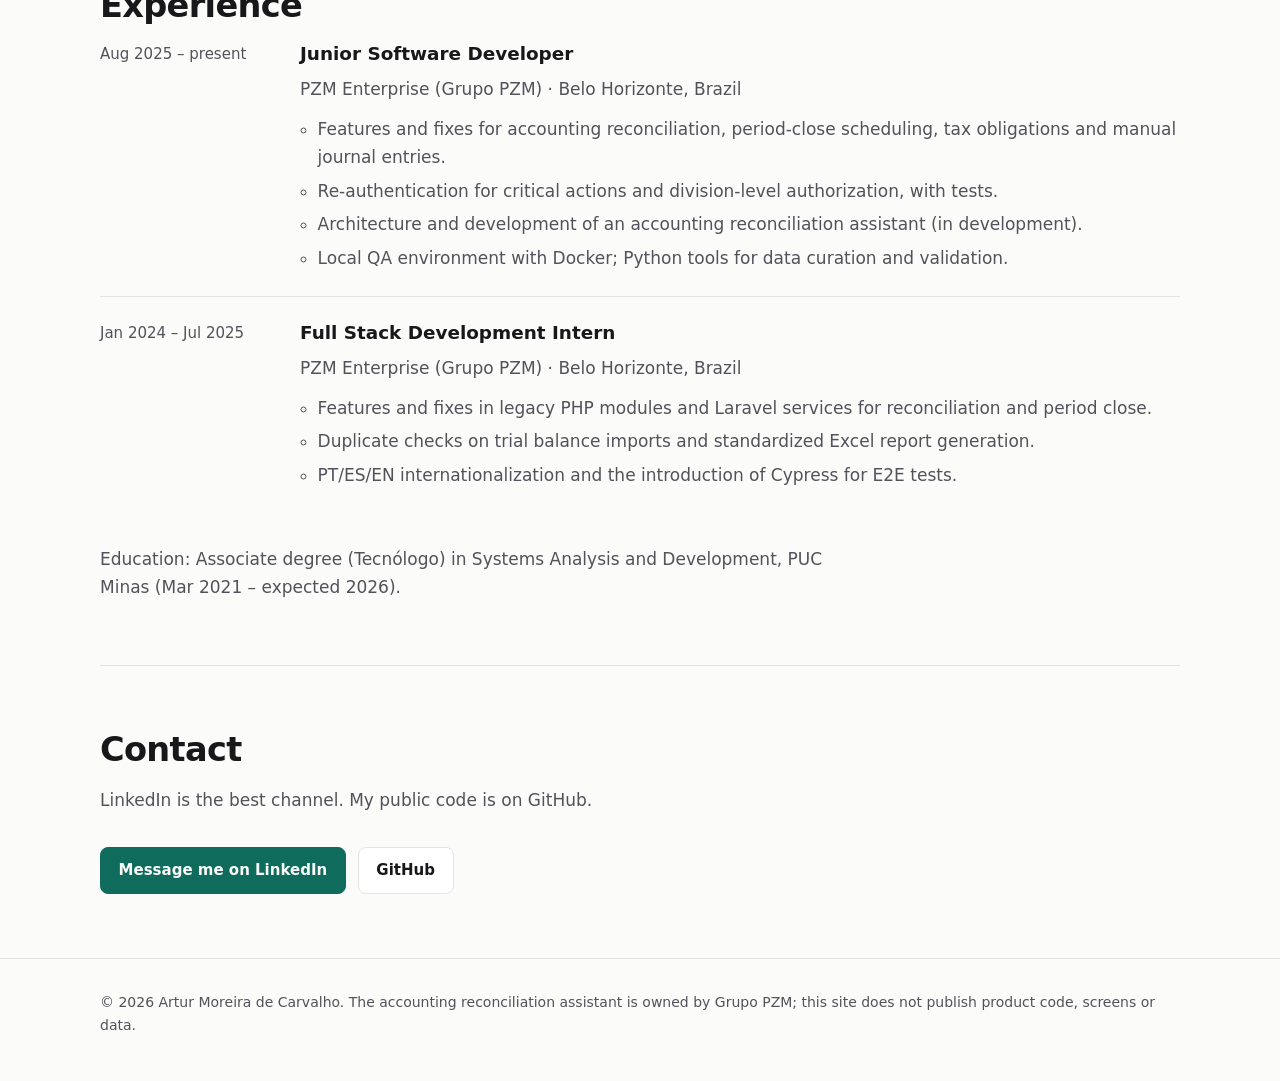
==== commit d921ba5c: "fix: drop legacy case anchor and narrow the security bullet" ====
--- a/en/index.html
+++ b/en/index.html
@@ -116,7 +116,6 @@
       <h2 id="cases-title">Case studies</h2>
       <p class="section-intro">Each case follows the same order: problem, my contribution, technology, decisions and result.</p>
 
-      <span id="perkus" aria-hidden="true"></span>
       <article id="assistente-conciliacao" class="case" aria-labelledby="assistente-conciliacao-title">
         <div>
           <p class="eyebrow">Case 01 · Work</p>
@@ -233,7 +232,7 @@
             <p class="org">PZM Enterprise (Grupo PZM) · Belo Horizonte, Brazil</p>
             <ul>
               <li>Features and fixes for accounting reconciliation, period-close scheduling, tax obligations and manual journal entries.</li>
-              <li>Re-authentication for critical actions, tenant-bound sessions and division-level authorization, with tests.</li>
+              <li>Re-authentication for critical actions and division-level authorization, with tests.</li>
               <li>Architecture and development of an accounting reconciliation assistant (in development).</li>
               <li>Local QA environment with Docker; Python tools for data curation and validation.</li>
             </ul>
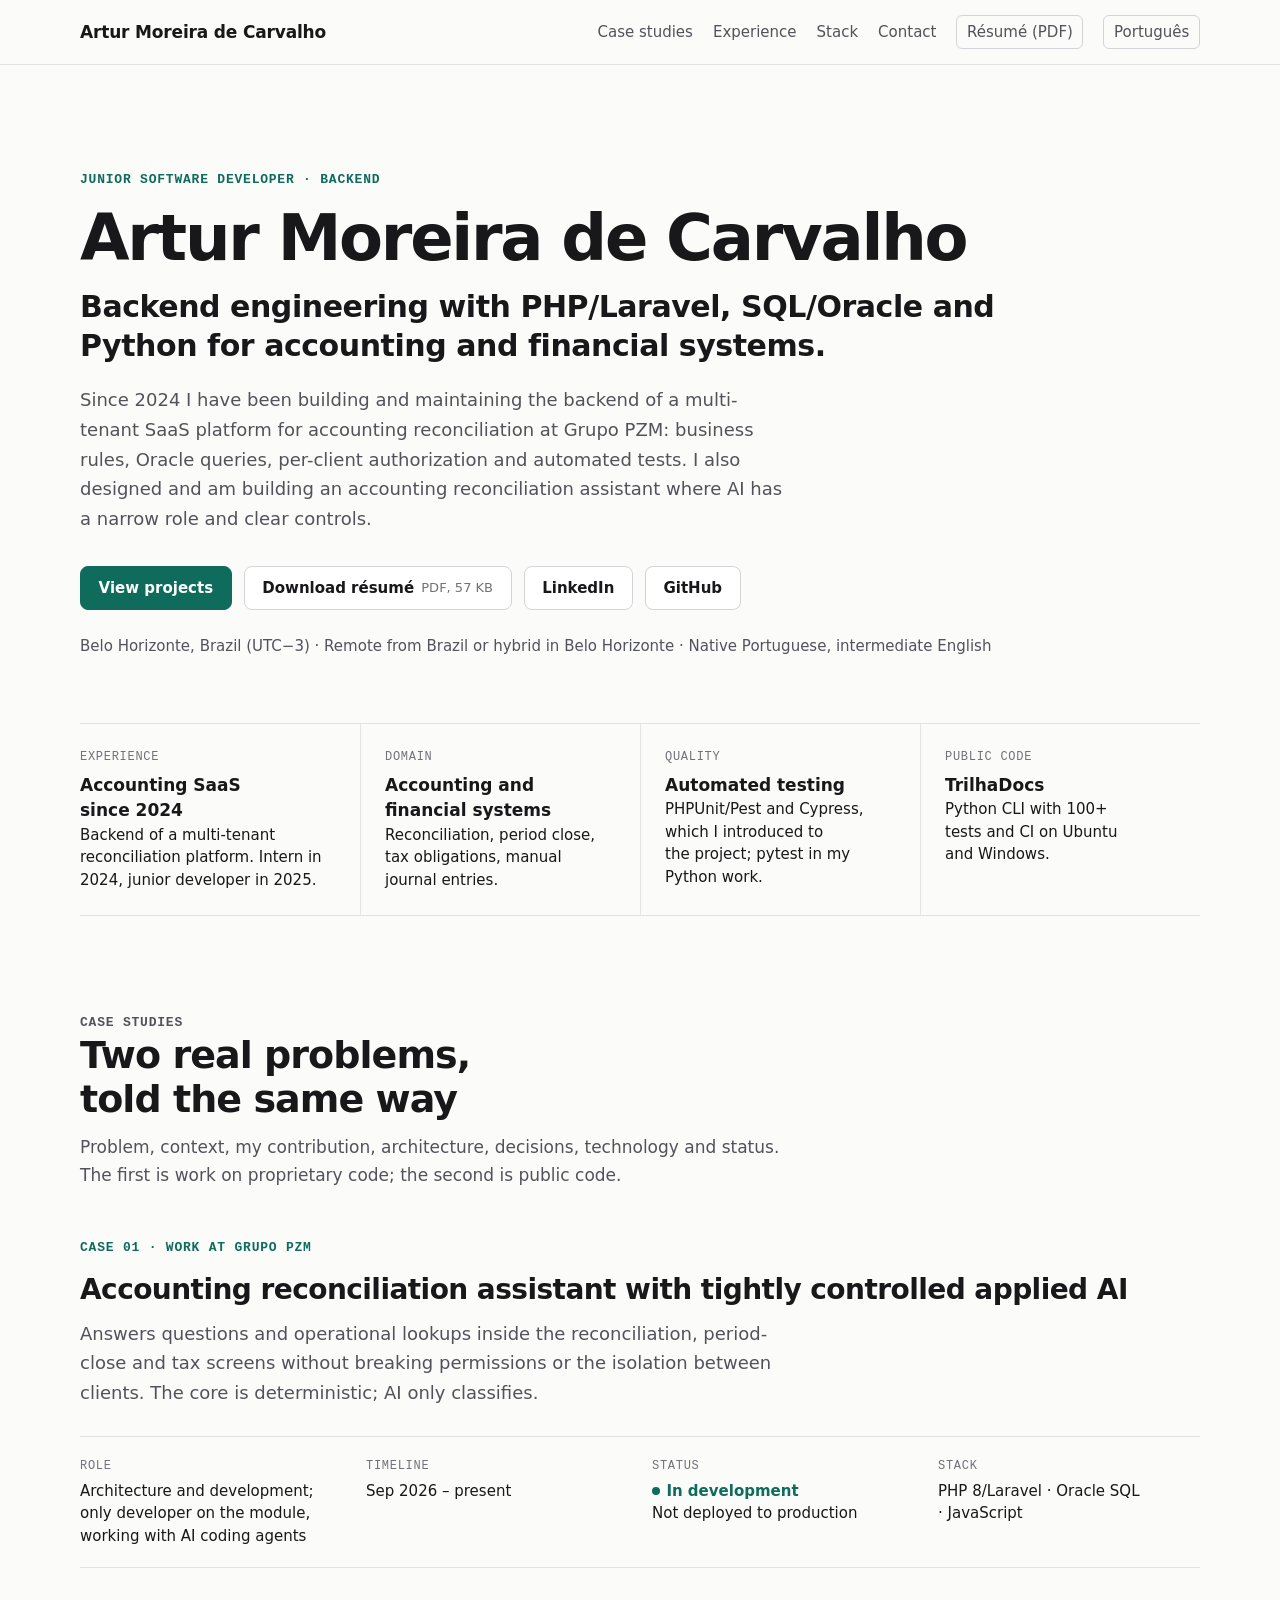
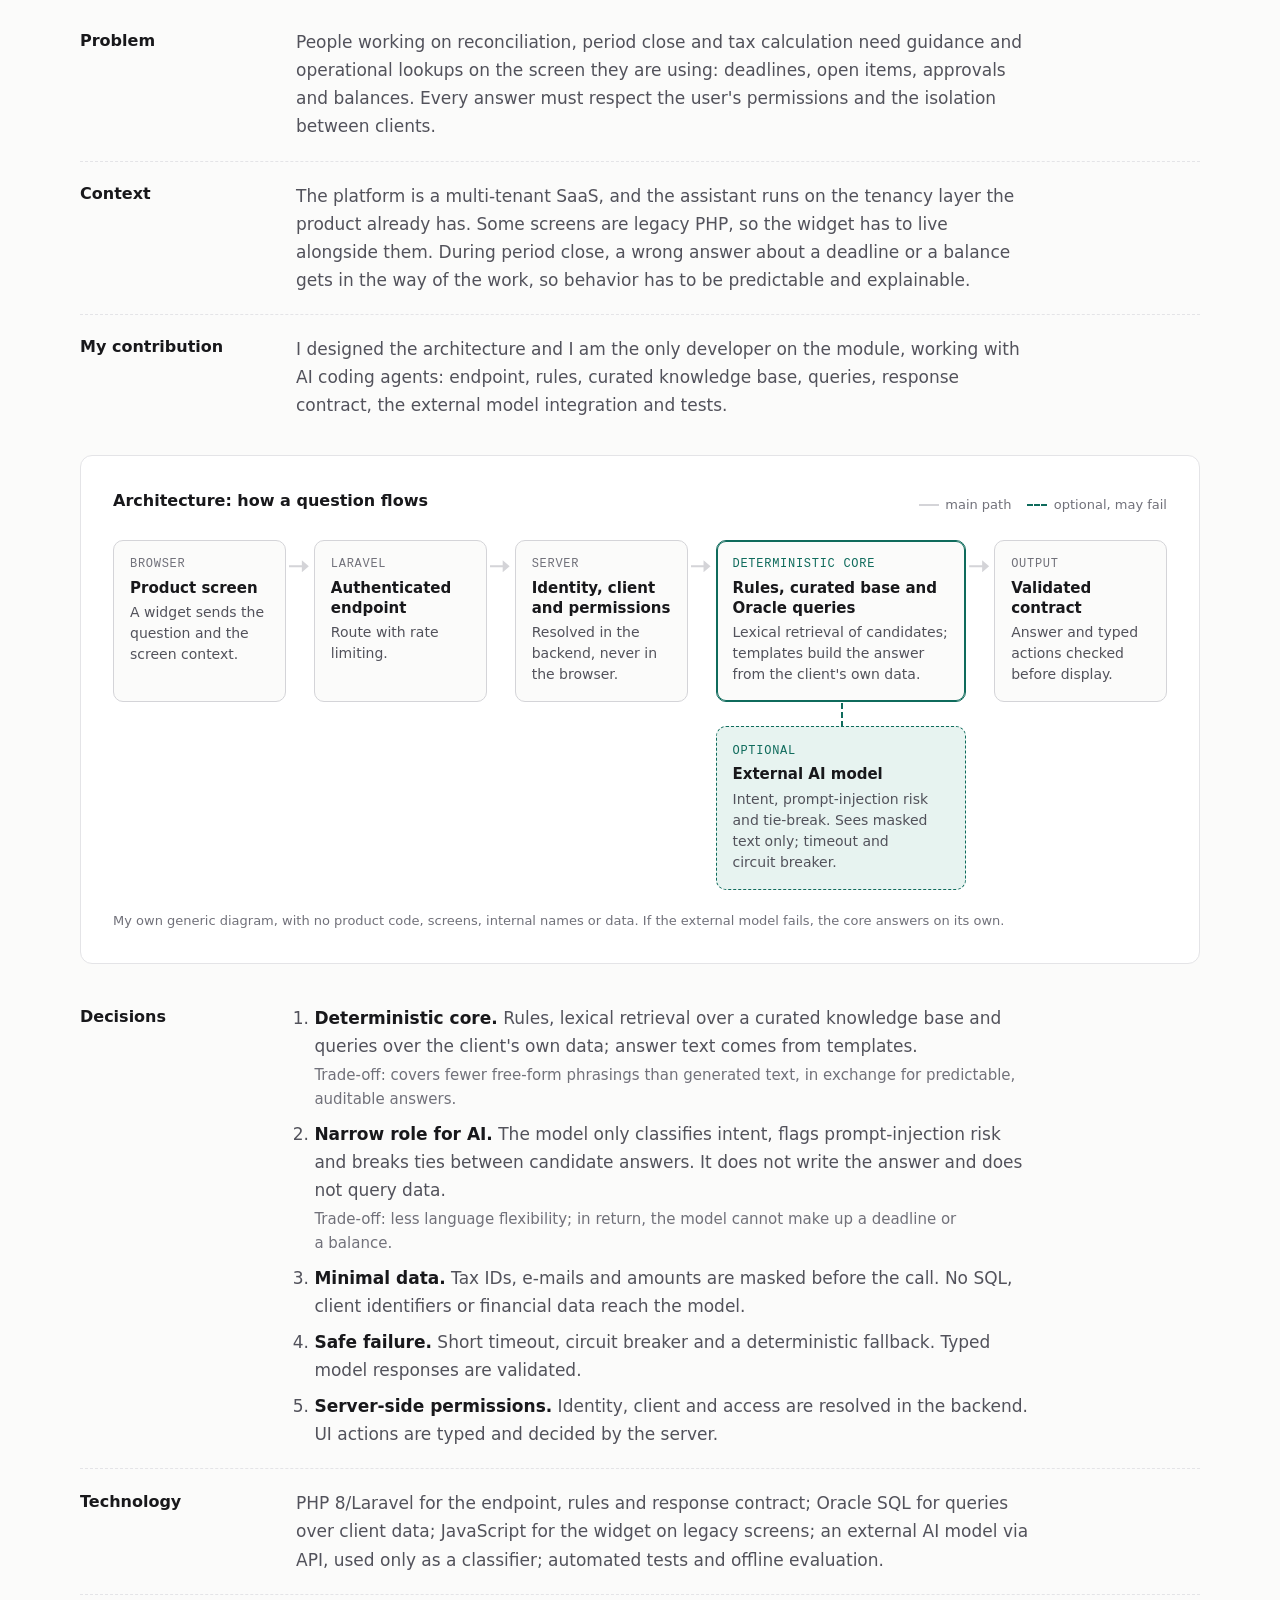
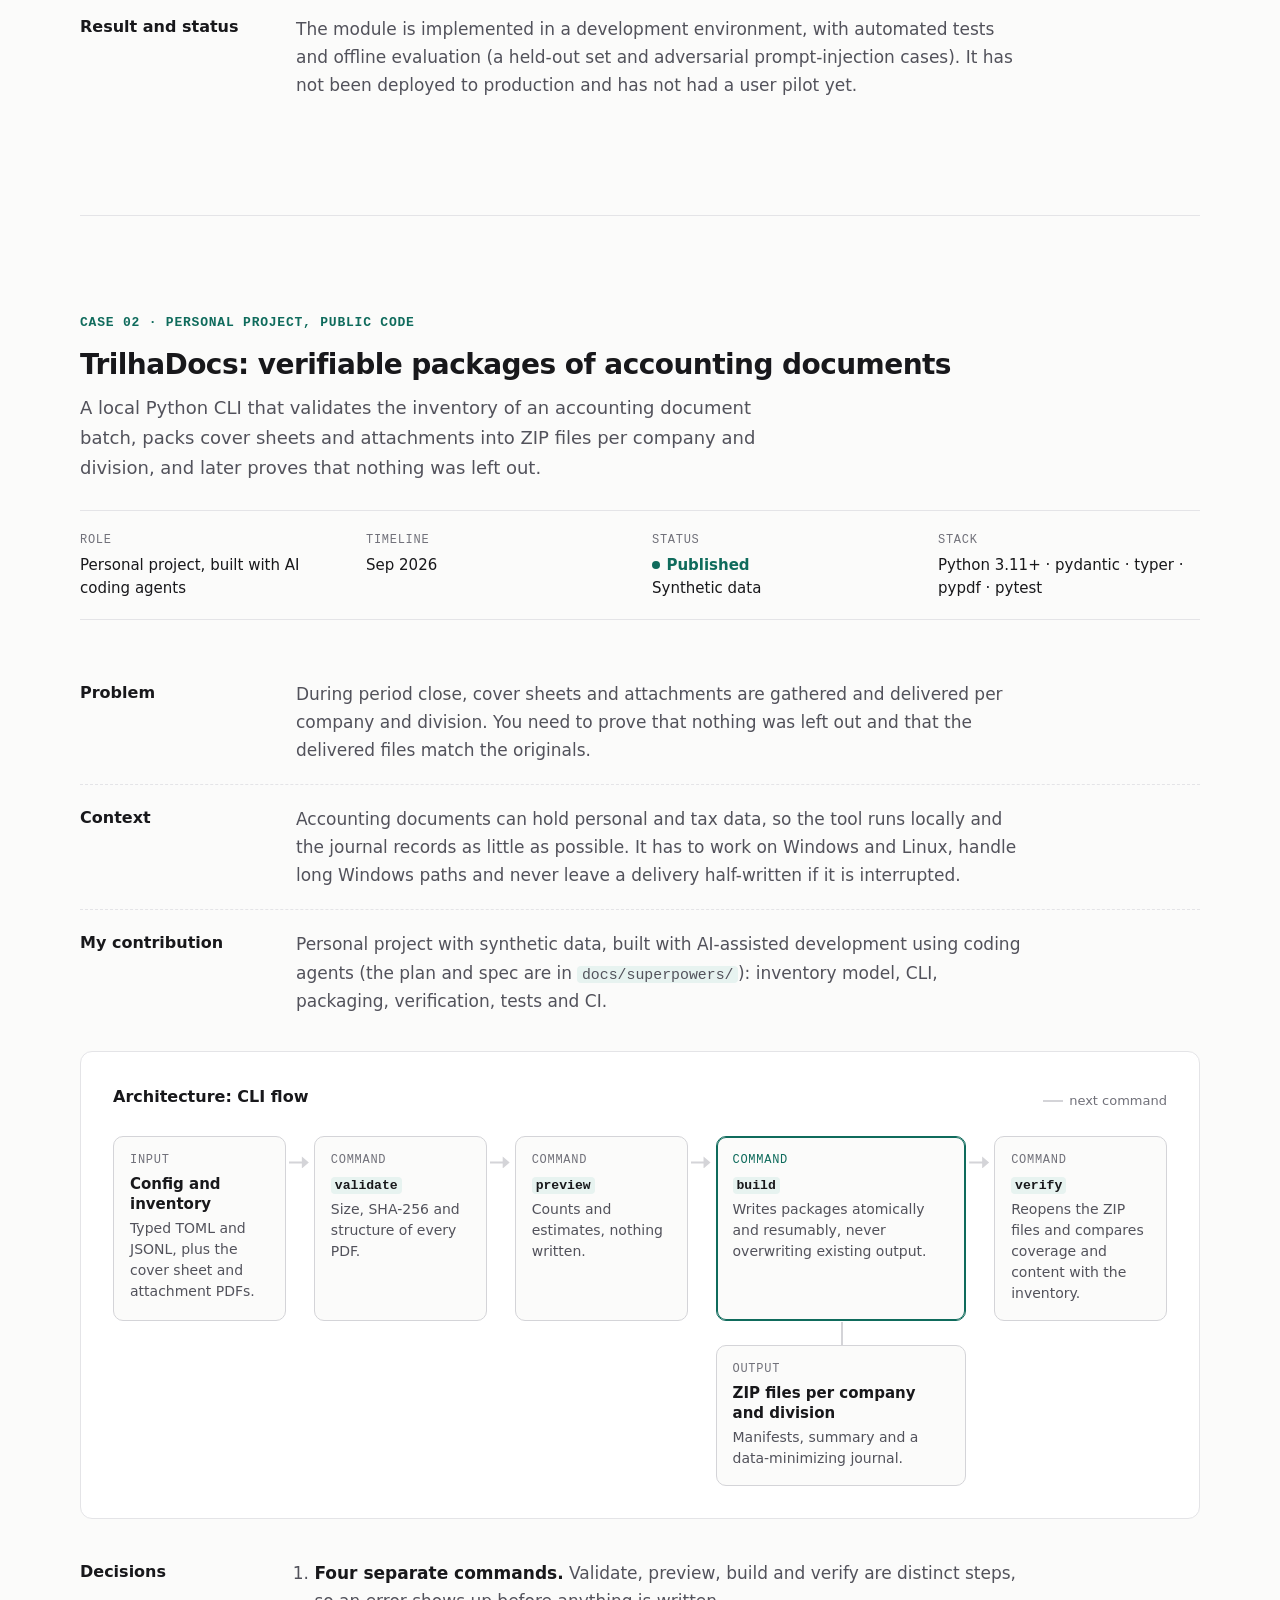
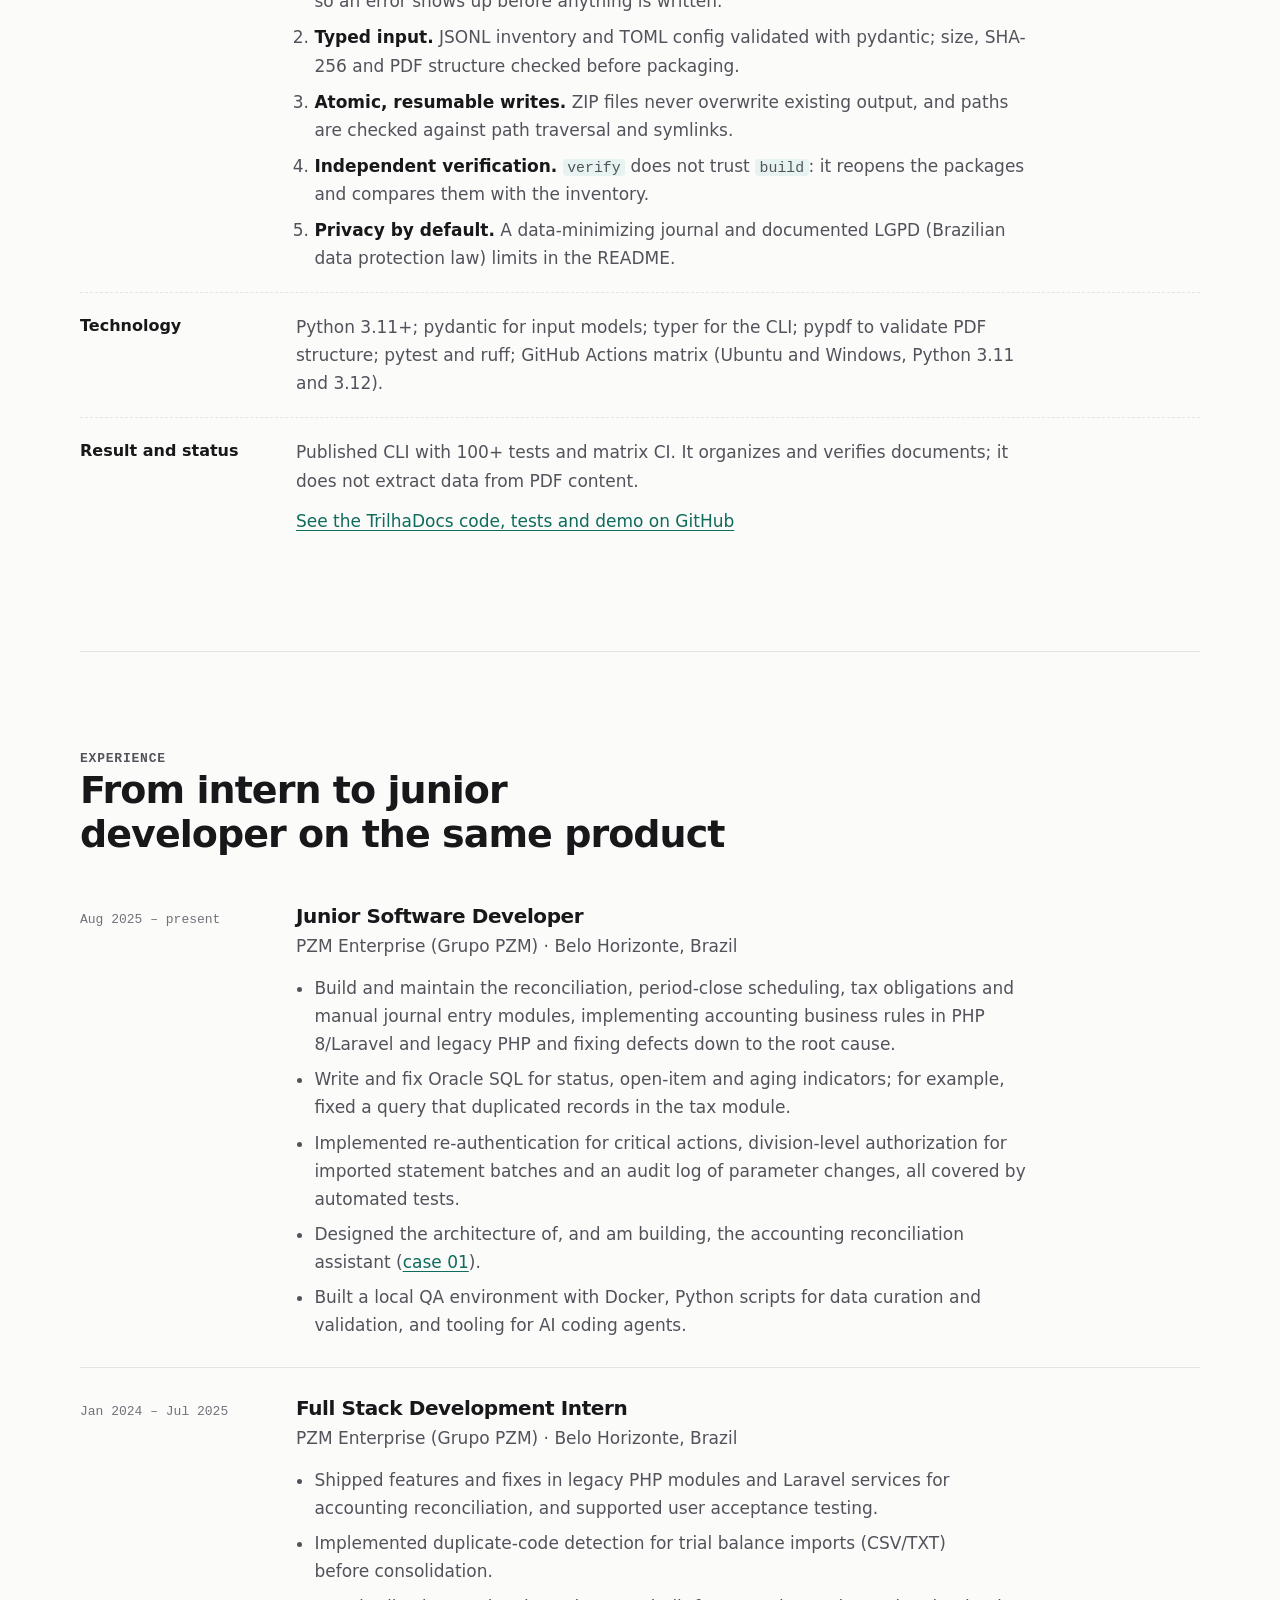
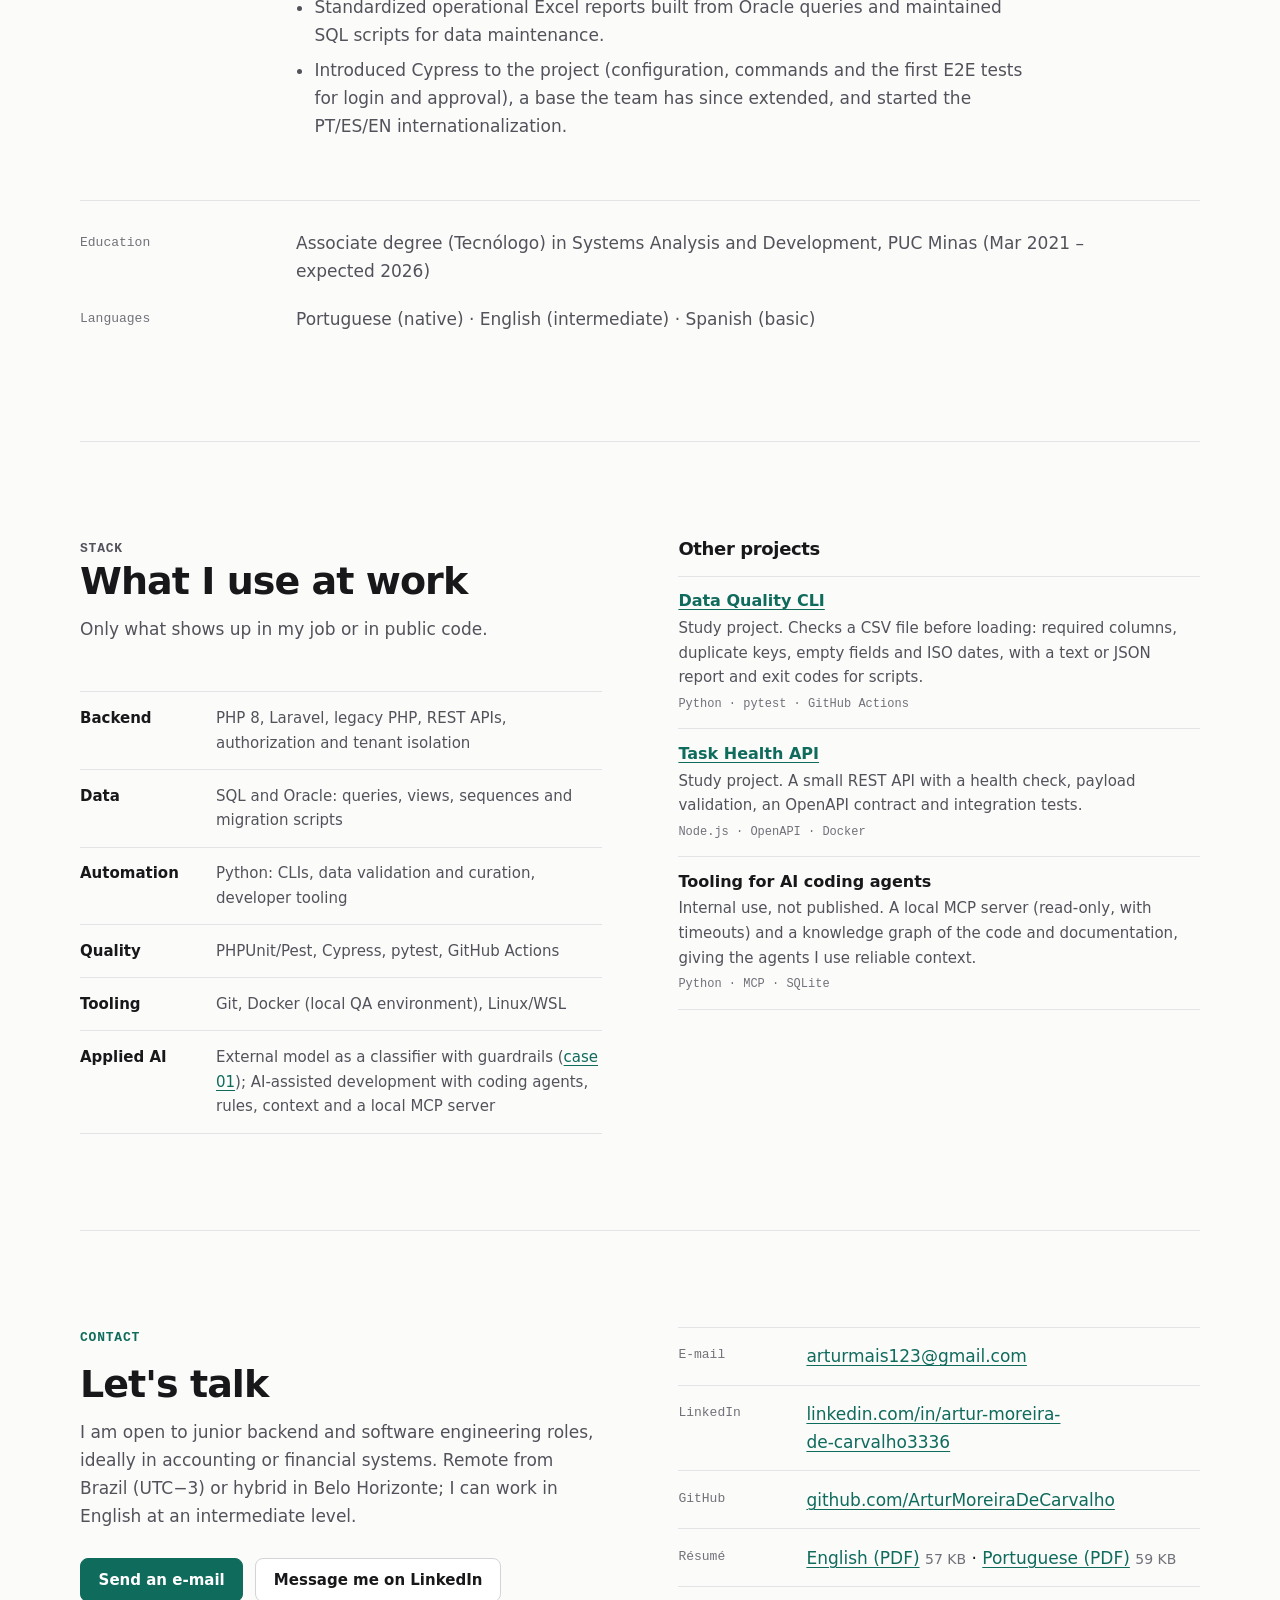
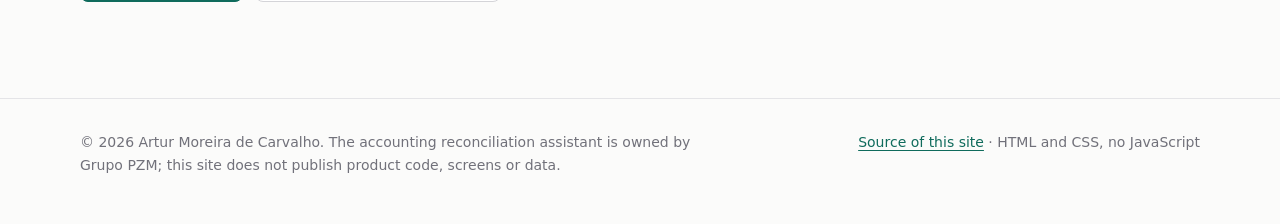
==== commit 8905d99c: "feat: redesign portfolio around case studies and recruiter contact" ====
--- a/en/index.html
+++ b/en/index.html
@@ -3,9 +3,10 @@
 <head>
   <meta charset="utf-8" />
   <meta name="viewport" content="width=device-width, initial-scale=1" />
-  <title>Artur Moreira de Carvalho | Junior Software Developer · Backend and accounting systems</title>
-  <meta name="description" content="Junior software developer in Belo Horizonte, Brazil. Backend PHP/Laravel, SQL/Oracle and Python for multi-tenant accounting and financial systems. Accounting reconciliation assistant case: applied AI with controls." />
+  <title>Artur Moreira de Carvalho | Junior Software Developer, Backend</title>
+  <meta name="description" content="Junior software developer in Belo Horizonte, Brazil. Backend engineering with PHP/Laravel, SQL/Oracle and Python for accounting and financial systems. Case studies, résumé and contact." />
   <meta name="author" content="Artur Moreira de Carvalho" />
+  <meta name="robots" content="index, follow" />
   <meta name="theme-color" content="#fbfbfa" media="(prefers-color-scheme: light)" />
   <meta name="theme-color" content="#111113" media="(prefers-color-scheme: dark)" />
   <link rel="canonical" href="https://arturmoreiradecarvalho.github.io/artur-portfolio/en/" />
@@ -13,33 +14,48 @@
   <link rel="alternate" hreflang="en" href="https://arturmoreiradecarvalho.github.io/artur-portfolio/en/" />
   <link rel="alternate" hreflang="x-default" href="https://arturmoreiradecarvalho.github.io/artur-portfolio/" />
   <meta property="og:type" content="profile" />
+  <meta property="profile:first_name" content="Artur" />
+  <meta property="profile:last_name" content="Moreira de Carvalho" />
   <meta property="og:locale" content="en_US" />
   <meta property="og:locale:alternate" content="pt_BR" />
   <meta property="og:site_name" content="Artur Moreira de Carvalho" />
   <meta property="og:url" content="https://arturmoreiradecarvalho.github.io/artur-portfolio/en/" />
-  <meta property="og:title" content="Artur Moreira de Carvalho | Backend, accounting systems and applied AI" />
-  <meta property="og:description" content="Backend PHP/Laravel, SQL/Oracle and Python for multi-tenant accounting and financial systems. Case studies: accounting reconciliation assistant and TrilhaDocs." />
-  <meta property="og:image" content="https://arturmoreiradecarvalho.github.io/artur-portfolio/og-image.png" />
-  <meta property="og:image:alt" content="Artur Moreira de Carvalho, Junior Software Developer. Backend PHP/Laravel, SQL/Oracle and Python. Accounting and financial systems. Applied AI." />
+  <meta property="og:title" content="Artur Moreira de Carvalho | Backend for accounting and financial systems" />
+  <meta property="og:description" content="Junior software developer: PHP/Laravel, SQL/Oracle and Python. Case studies on an accounting reconciliation assistant and TrilhaDocs, résumé and contact." />
+  <meta property="og:image" content="https://arturmoreiradecarvalho.github.io/artur-portfolio/og-image-en.png" />
+  <meta property="og:image:type" content="image/png" />
   <meta property="og:image:width" content="1200" />
   <meta property="og:image:height" content="630" />
+  <meta property="og:image:alt" content="Artur Moreira de Carvalho, Junior Software Developer. Backend PHP/Laravel, SQL/Oracle and Python for accounting and financial systems." />
   <meta name="twitter:card" content="summary_large_image" />
-  <meta name="twitter:title" content="Artur Moreira de Carvalho | Backend, accounting systems and applied AI" />
-  <meta name="twitter:description" content="Backend PHP/Laravel, SQL/Oracle and Python for accounting and financial systems. Case studies: accounting reconciliation assistant and TrilhaDocs." />
-  <meta name="twitter:image" content="https://arturmoreiradecarvalho.github.io/artur-portfolio/og-image.png" />
+  <meta name="twitter:title" content="Artur Moreira de Carvalho | Backend for accounting and financial systems" />
+  <meta name="twitter:description" content="PHP/Laravel, SQL/Oracle and Python. Case studies on an accounting reconciliation assistant and TrilhaDocs, résumé and contact." />
+  <meta name="twitter:image" content="https://arturmoreiradecarvalho.github.io/artur-portfolio/og-image-en.png" />
+  <meta name="twitter:image:alt" content="Artur Moreira de Carvalho, Junior Software Developer. Backend PHP/Laravel, SQL/Oracle and Python for accounting and financial systems." />
   <link rel="icon" href="../assets/favicon.svg" type="image/svg+xml" />
   <link rel="stylesheet" href="../styles.css" />
   <script type="application/ld+json">
   {
     "@context": "https://schema.org",
-    "@type": "Person",
-    "name": "Artur Moreira de Carvalho",
-    "jobTitle": "Junior Software Developer",
-    "worksFor": { "@type": "Organization", "name": "Grupo PZM" },
-    "address": { "@type": "PostalAddress", "addressLocality": "Belo Horizonte", "addressRegion": "MG", "addressCountry": "BR" },
+    "@type": "ProfilePage",
     "url": "https://arturmoreiradecarvalho.github.io/artur-portfolio/en/",
-    "sameAs": ["https://github.com/ArturMoreiraDeCarvalho", "https://www.linkedin.com/in/artur-moreira-de-carvalho3336/"],
-    "knowsAbout": ["PHP", "Laravel", "SQL", "Oracle Database", "Python", "Multi-tenant SaaS", "Accounting reconciliation", "Applied AI", "Automated testing"]
+    "inLanguage": "en",
+    "dateModified": "2026-10-05",
+    "mainEntity": {
+      "@type": "Person",
+      "@id": "https://arturmoreiradecarvalho.github.io/artur-portfolio/#artur",
+      "name": "Artur Moreira de Carvalho",
+      "jobTitle": "Junior Software Developer",
+      "description": "Junior software developer focused on backend engineering: PHP/Laravel, SQL/Oracle and Python for accounting and financial systems.",
+      "worksFor": { "@type": "Organization", "name": "Grupo PZM" },
+      "address": { "@type": "PostalAddress", "addressLocality": "Belo Horizonte", "addressRegion": "MG", "addressCountry": "BR" },
+      "email": "mailto:arturmais123@gmail.com",
+      "url": "https://arturmoreiradecarvalho.github.io/artur-portfolio/en/",
+      "image": "https://arturmoreiradecarvalho.github.io/artur-portfolio/og-image-en.png",
+      "sameAs": ["https://www.linkedin.com/in/artur-moreira-de-carvalho3336/", "https://github.com/ArturMoreiraDeCarvalho"],
+      "knowsLanguage": ["pt-BR", "en", "es"],
+      "knowsAbout": ["Backend development", "PHP", "Laravel", "SQL", "Oracle Database", "Python", "Automated testing", "Multi-tenant systems", "Accounting reconciliation", "AI-assisted software development"]
+    }
   }
   </script>
 </head>
@@ -47,183 +63,197 @@
   <a class="skip-link" href="#content">Skip to content</a>
   <header class="site-header">
     <nav class="nav container" aria-label="Main navigation">
-      <a class="brand" href="#content">Artur Moreira de Carvalho</a>
+      <a class="brand" href="./">Artur Moreira de Carvalho</a>
       <ul>
-        <li><a href="#focus">Focus</a></li>
         <li><a href="#cases">Case studies</a></li>
-        <li><a href="#projects">Projects</a></li>
         <li><a href="#experience">Experience</a></li>
+        <li><a href="#stack">Stack</a></li>
         <li><a href="#contact">Contact</a></li>
+        <li><a class="nav-cv" href="../assets/cv/artur-moreira-de-carvalho-resume-en.pdf" type="application/pdf" download>Résumé (PDF)</a></li>
         <li><a class="lang" href="../" hreflang="pt-BR" lang="pt-BR">Português</a></li>
       </ul>
     </nav>
   </header>
 
   <main id="content">
-    <section class="hero container" aria-labelledby="title">
-      <p class="eyebrow">Junior Software Developer</p>
-      <h1 id="title">Backend for accounting and financial systems, with applied AI kept under control.</h1>
-      <p class="lead">I am Artur Moreira de Carvalho. At PZM Enterprise (Grupo PZM) I work on the backend of a multi-tenant SaaS platform for accounting reconciliation, using PHP 8/Laravel, legacy PHP and Oracle SQL; I use Python for automation and tooling. What sets me apart is the mix of accounting domain knowledge, care for tenant isolation and permissions, and AI used within clear limits, as in the accounting reconciliation assistant I am building.</p>
-      <p class="lead">I am looking for junior roles in backend or software development, ideally in financial systems, data or products with applied AI.</p>
-      <p class="meta">Belo Horizonte, Brazil · Remote in Brazil or hybrid in Belo Horizonte · Intermediate English</p>
+    <section class="hero container" aria-labelledby="name">
+      <p class="eyebrow">Junior Software Developer · Backend</p>
+      <h1 id="name">Artur Moreira de Carvalho</h1>
+      <p class="tagline">Backend engineering with PHP/Laravel, SQL/Oracle and Python for accounting and financial systems.</p>
+      <p class="lead">Since 2024 I have been building and maintaining the backend of a multi-tenant SaaS platform for accounting reconciliation at Grupo PZM: business rules, Oracle queries, per-client authorization and automated tests. I also designed and am building an accounting reconciliation assistant where AI has a narrow role and clear controls.</p>
       <div class="actions">
-        <a class="button primary" href="#assistente-conciliacao">Read the assistant case</a>
+        <a class="button primary" href="#cases">View projects</a>
+        <a class="button" href="../assets/cv/artur-moreira-de-carvalho-resume-en.pdf" type="application/pdf" download>Download résumé <span class="hint">PDF, 57 KB</span></a>
+        <a class="button" href="https://www.linkedin.com/in/artur-moreira-de-carvalho3336/" rel="noopener noreferrer">LinkedIn</a>
         <a class="button" href="https://github.com/ArturMoreiraDeCarvalho" rel="noopener noreferrer">GitHub</a>
-        <a class="button" href="https://www.linkedin.com/in/artur-moreira-de-carvalho3336/" rel="noopener noreferrer">LinkedIn</a>
-      </div>
-    </section>
-
-    <section id="focus" class="section container" aria-labelledby="focus-title">
-      <h2 id="focus-title">Focus areas</h2>
-      <p class="section-intro">I only list areas backed by real work, at my job or in public code.</p>
-      <div class="grid grid-2">
-        <article class="card">
-          <h3>Multi-tenant backend</h3>
-          <ul>
-            <li>PHP 8/Laravel and legacy PHP on a SaaS platform for accounting reconciliation.</li>
-            <li>Tenant isolation, server-side authorization and re-authentication for critical actions.</li>
-            <li>Oracle SQL: queries, views, sequences and migration scripts.</li>
-          </ul>
-        </article>
-        <article class="card">
-          <h3>Accounting and financial data</h3>
-          <ul>
-            <li>Reconciliation, period-close scheduling, tax obligations and manual journal entries.</li>
-            <li>Trial balance imports with duplicate checks and input validation.</li>
-            <li>Reports, Excel exports and reconciliation indicators.</li>
-          </ul>
-        </article>
-        <article class="card">
-          <h3>Quality and testing</h3>
-          <ul>
-            <li>Automated tests with PHPUnit/Pest, Cypress and pytest.</li>
-            <li>I introduced Cypress to the project: configuration, commands and E2E tests for login and approval.</li>
-            <li>CI with GitHub Actions in my public projects.</li>
-          </ul>
-        </article>
-        <article class="card">
-          <h3>Applied AI and AI-assisted development</h3>
-          <ul>
-            <li>External AI model used as a classifier, with data masking, timeouts and fallback.</li>
-            <li>Offline evaluation with a held-out set and prompt-injection cases.</li>
-            <li>Rules and context for AI coding agents, a local MCP server and a code knowledge graph.</li>
-          </ul>
-        </article>
-      </div>
-    </section>
+      </div>
+      <p class="meta">Belo Horizonte, Brazil (UTC−3) · Remote from Brazil or hybrid in Belo Horizonte · Native Portuguese, intermediate English</p>
+    </section>
+
+    <div class="container">
+      <dl class="proof" aria-label="Summary in four facts">
+        <div>
+          <dt>Experience</dt>
+          <dd><strong>Accounting SaaS since 2024</strong>Backend of a multi-tenant reconciliation platform. Intern in 2024, junior developer in 2025.</dd>
+        </div>
+        <div>
+          <dt>Domain</dt>
+          <dd><strong>Accounting and financial systems</strong>Reconciliation, period close, tax obligations, manual journal entries.</dd>
+        </div>
+        <div>
+          <dt>Quality</dt>
+          <dd><strong>Automated testing</strong>PHPUnit/Pest and Cypress, which I introduced to the project; pytest in my Python work.</dd>
+        </div>
+        <div>
+          <dt>Public code</dt>
+          <dd><strong>TrilhaDocs</strong>Python CLI with 100+ tests and CI on Ubuntu and Windows.</dd>
+        </div>
+      </dl>
+    </div>
 
     <section id="cases" class="section container" aria-labelledby="cases-title">
-      <h2 id="cases-title">Case studies</h2>
-      <p class="section-intro">Each case follows the same order: problem, my contribution, technology, decisions and result.</p>
+      <div class="section-head">
+        <p class="eyebrow">Case studies</p>
+        <h2 id="cases-title">Two real problems, told the same way</h2>
+        <p>Problem, context, my contribution, architecture, decisions, technology and status. The first is work on proprietary code; the second is public code.</p>
+      </div>
 
       <article id="assistente-conciliacao" class="case" aria-labelledby="assistente-conciliacao-title">
-        <div>
-          <p class="eyebrow">Case 01 · Work</p>
-          <h3 id="assistente-conciliacao-title">Accounting reconciliation assistant</h3>
-          <div class="case-meta"><span class="tag status">In development</span><span class="tag">Proprietary code</span></div>
-          <dl>
-            <dt>Problem</dt>
-            <dd>People working on reconciliation, period close and tax calculation need guidance and operational lookups on the screen they are using: deadlines, open items, approvals and balances. Every answer must respect the user's permissions and the isolation between clients.</dd>
-            <dt>My contribution</dt>
-            <dd>I designed the architecture and I am the only developer on the module, working with AI coding agents. The assistant runs on top of the product's existing tenancy platform.</dd>
-            <dt>Technology</dt>
-            <dd>PHP 8/Laravel, Oracle SQL, JavaScript on the legacy screens, an external AI model via API, automated tests.</dd>
-            <dt>Decisions</dt>
-            <dd>
-              <ul>
-                <li><strong>Deterministic core.</strong> Rules, lexical retrieval over a curated knowledge base and queries over the client's own data. Answer text comes from templates.</li>
-                <li><strong>Narrow role for AI.</strong> The model only classifies intent, flags prompt-injection risk and breaks ties between candidate answers. It does not write the answer and does not query data.</li>
-                <li><strong>Minimal data.</strong> Tax IDs, e-mails and amounts are masked before the call. No SQL, tenant or financial data is sent to the model.</li>
-                <li><strong>Safe failure.</strong> Short timeout, circuit breaker and a deterministic fallback. Typed model answers are validated.</li>
-                <li><strong>Server-side permissions.</strong> Identity, tenant and access are resolved in the backend. UI actions are typed and decided by the server.</li>
-              </ul>
-            </dd>
-            <dt>Result</dt>
-            <dd>The module is implemented in a development environment, with automated tests and offline evaluation (held-out set and adversarial cases). It has not been deployed to production and has not had a user pilot yet.</dd>
-          </dl>
-        </div>
-        <figure class="diagram" aria-labelledby="assistente-flow">
-          <figcaption id="assistente-flow">How a question flows</figcaption>
-          <ol>
-            <li><strong>Product screen</strong>A widget sends the question and the screen context.</li>
-            <li><strong>Laravel endpoint</strong>Authenticated route with rate limiting.</li>
-            <li><strong>Identity, tenant and permissions</strong>Resolved on the server.</li>
-            <li><strong>Rules and curated base</strong>Interpretation and lexical retrieval of candidates.</li>
-            <li class="optional"><strong>External model (optional)</strong>Intent, injection risk and tie-break, on masked data.</li>
-            <li><strong>Oracle queries on client data</strong>Templates build the answer.</li>
-            <li><strong>Validated contract</strong>Answer and typed actions checked before display.</li>
+        <p class="eyebrow">Case 01 · Work at Grupo PZM</p>
+        <h3 id="assistente-conciliacao-title">Accounting reconciliation assistant with tightly controlled applied AI</h3>
+        <p class="case-summary">Answers questions and operational lookups inside the reconciliation, period-close and tax screens without breaking permissions or the isolation between clients. The core is deterministic; AI only classifies.</p>
+        <dl class="facts">
+          <div><dt>Role</dt><dd>Architecture and development; only developer on the module, working with AI coding agents</dd></div>
+          <div><dt>Timeline</dt><dd>Sep 2026 – present</dd></div>
+          <div><dt>Status</dt><dd><span class="status">In development</span> Not deployed to production</dd></div>
+          <div><dt>Stack</dt><dd>PHP 8/Laravel · Oracle SQL · JavaScript</dd></div>
+        </dl>
+
+        <div class="case-row">
+          <h4>Problem</h4>
+          <div><p>People working on reconciliation, period close and tax calculation need guidance and operational lookups on the screen they are using: deadlines, open items, approvals and balances. Every answer must respect the user's permissions and the isolation between clients.</p></div>
+        </div>
+        <div class="case-row">
+          <h4>Context</h4>
+          <div><p>The platform is a multi-tenant SaaS, and the assistant runs on the tenancy layer the product already has. Some screens are legacy PHP, so the widget has to live alongside them. During period close, a wrong answer about a deadline or a balance gets in the way of the work, so behavior has to be predictable and explainable.</p></div>
+        </div>
+        <div class="case-row">
+          <h4>My contribution</h4>
+          <div><p>I designed the architecture and I am the only developer on the module, working with AI coding agents: endpoint, rules, curated knowledge base, queries, response contract, the external model integration and tests.</p></div>
+        </div>
+
+        <figure class="arch" aria-labelledby="arch-assistant-caption">
+          <figcaption>
+            <strong id="arch-assistant-caption">Architecture: how a question flows</strong>
+            <span class="legend" aria-hidden="true"><span>main path</span><span class="is-optional">optional, may fail</span></span>
+          </figcaption>
+          <ol class="flow">
+            <li><div class="box"><span class="kicker">Browser</span><strong>Product screen</strong>A widget sends the question and the screen context.</div></li>
+            <li><div class="box"><span class="kicker">Laravel</span><strong>Authenticated endpoint</strong>Route with rate limiting.</div></li>
+            <li><div class="box"><span class="kicker">Server</span><strong>Identity, client and permissions</strong>Resolved in the backend, never in the browser.</div></li>
+            <li>
+              <div class="box core"><span class="kicker">Deterministic core</span><strong>Rules, curated base and Oracle queries</strong>Lexical retrieval of candidates; templates build the answer from the client's own data.</div>
+              <div class="box attached optional"><span class="kicker">Optional</span><strong>External AI model</strong>Intent, prompt-injection risk and tie-break. Sees masked text only; timeout and circuit breaker.</div>
+            </li>
+            <li><div class="box"><span class="kicker">Output</span><strong>Validated contract</strong>Answer and typed actions checked before display.</div></li>
           </ol>
-          <p class="note">My own diagram, with no product code, screens or data. Step 5 can fail without breaking the flow.</p>
+          <p class="note">My own generic diagram, with no product code, screens, internal names or data. If the external model fails, the core answers on its own.</p>
         </figure>
+
+        <div class="case-row">
+          <h4>Decisions</h4>
+          <div>
+            <ol>
+              <li><strong>Deterministic core.</strong> Rules, lexical retrieval over a curated knowledge base and queries over the client's own data; answer text comes from templates. <span class="tradeoff">Trade-off: covers fewer free-form phrasings than generated text, in exchange for predictable, auditable answers.</span></li>
+              <li><strong>Narrow role for AI.</strong> The model only classifies intent, flags prompt-injection risk and breaks ties between candidate answers. It does not write the answer and does not query data. <span class="tradeoff">Trade-off: less language flexibility; in return, the model cannot make up a deadline or a balance.</span></li>
+              <li><strong>Minimal data.</strong> Tax IDs, e-mails and amounts are masked before the call. No SQL, client identifiers or financial data reach the model.</li>
+              <li><strong>Safe failure.</strong> Short timeout, circuit breaker and a deterministic fallback. Typed model responses are validated.</li>
+              <li><strong>Server-side permissions.</strong> Identity, client and access are resolved in the backend. UI actions are typed and decided by the server.</li>
+            </ol>
+          </div>
+        </div>
+        <div class="case-row">
+          <h4>Technology</h4>
+          <div><p>PHP 8/Laravel for the endpoint, rules and response contract; Oracle SQL for queries over client data; JavaScript for the widget on legacy screens; an external AI model via API, used only as a classifier; automated tests and offline evaluation.</p></div>
+        </div>
+        <div class="case-row">
+          <h4>Result and status</h4>
+          <div><p>The module is implemented in a development environment, with automated tests and offline evaluation (a held-out set and adversarial prompt-injection cases). It has not been deployed to production and has not had a user pilot yet.</p></div>
+        </div>
       </article>
 
       <article id="trilhadocs" class="case" aria-labelledby="trilhadocs-title">
-        <div>
-          <p class="eyebrow">Case 02 · Public code</p>
-          <h3 id="trilhadocs-title">TrilhaDocs: verifiable packages of accounting documents</h3>
-          <div class="case-meta"><span class="tag">Python</span><span class="tag">Synthetic data</span><span class="tag">Personal project</span></div>
-          <dl>
-            <dt>Problem</dt>
-            <dd>During period close, cover sheets and attachments are gathered and delivered per company and division. You need to prove that nothing was left out and that the delivered files match the originals.</dd>
-            <dt>My contribution</dt>
-            <dd>Personal project with synthetic data, built with AI-assisted development using coding agents (the plan and spec are in <code>docs/superpowers/</code>): inventory model, CLI, packaging, verification, tests and CI.</dd>
-            <dt>Technology</dt>
-            <dd>Python 3.11+, pydantic, typer, pypdf, pytest, ruff, GitHub Actions (Ubuntu and Windows, Python 3.11 and 3.12).</dd>
-            <dt>Decisions</dt>
-            <dd>
-              <ul>
-                <li>Four separate commands: <code>validate</code>, <code>preview</code>, <code>build</code> and <code>verify</code>.</li>
-                <li>Typed JSONL inventory and TOML config; size, SHA-256 and PDF structure checked before packaging.</li>
-                <li>ZIP files written atomically and resumably, never overwriting existing output.</li>
-                <li>Independent verification that reopens the ZIP files and compares them with the inventory.</li>
-                <li>Journal with data minimization and documented LGPD (Brazilian data protection law) limits.</li>
-              </ul>
-            </dd>
-            <dt>Result</dt>
-            <dd>Published CLI with a test suite and matrix CI. It organizes and verifies documents; it does not extract data from PDF content.</dd>
-          </dl>
-          <p><a href="https://github.com/ArturMoreiraDeCarvalho/trilhadocs" rel="noopener noreferrer">Code, tests and demo on GitHub</a></p>
-        </div>
-        <figure class="diagram" aria-labelledby="trilhadocs-flow">
-          <figcaption id="trilhadocs-flow">CLI flow</figcaption>
-          <ol>
-            <li><strong>validate</strong>Config, inventory, size, SHA-256 and PDF structure.</li>
-            <li><strong>preview</strong>Counts and estimates, nothing written.</li>
-            <li><strong>build</strong>ZIP files per company and division, manifests, summary and journal.</li>
-            <li><strong>verify</strong>Reopens the packages and compares coverage and content.</li>
+        <p class="eyebrow">Case 02 · Personal project, public code</p>
+        <h3 id="trilhadocs-title">TrilhaDocs: verifiable packages of accounting documents</h3>
+        <p class="case-summary">A local Python CLI that validates the inventory of an accounting document batch, packs cover sheets and attachments into ZIP files per company and division, and later proves that nothing was left out.</p>
+        <dl class="facts">
+          <div><dt>Role</dt><dd>Personal project, built with AI coding agents</dd></div>
+          <div><dt>Timeline</dt><dd>Sep 2026</dd></div>
+          <div><dt>Status</dt><dd><span class="status">Published</span> Synthetic data</dd></div>
+          <div><dt>Stack</dt><dd>Python 3.11+ · pydantic · typer · pypdf · pytest</dd></div>
+        </dl>
+
+        <div class="case-row">
+          <h4>Problem</h4>
+          <div><p>During period close, cover sheets and attachments are gathered and delivered per company and division. You need to prove that nothing was left out and that the delivered files match the originals.</p></div>
+        </div>
+        <div class="case-row">
+          <h4>Context</h4>
+          <div><p>Accounting documents can hold personal and tax data, so the tool runs locally and the journal records as little as possible. It has to work on Windows and Linux, handle long Windows paths and never leave a delivery half-written if it is interrupted.</p></div>
+        </div>
+        <div class="case-row">
+          <h4>My contribution</h4>
+          <div><p>Personal project with synthetic data, built with AI-assisted development using coding agents (the plan and spec are in <code>docs/superpowers/</code>): inventory model, CLI, packaging, verification, tests and CI.</p></div>
+        </div>
+
+        <figure class="arch" aria-labelledby="arch-trilhadocs-caption">
+          <figcaption>
+            <strong id="arch-trilhadocs-caption">Architecture: CLI flow</strong>
+            <span class="legend" aria-hidden="true"><span>next command</span></span>
+          </figcaption>
+          <ol class="flow">
+            <li><div class="box"><span class="kicker">Input</span><strong>Config and inventory</strong>Typed TOML and JSONL, plus the cover sheet and attachment PDFs.</div></li>
+            <li><div class="box"><span class="kicker">Command</span><strong><code>validate</code></strong>Size, SHA-256 and structure of every PDF.</div></li>
+            <li><div class="box"><span class="kicker">Command</span><strong><code>preview</code></strong>Counts and estimates, nothing written.</div></li>
+            <li>
+              <div class="box core"><span class="kicker">Command</span><strong><code>build</code></strong>Writes packages atomically and resumably, never overwriting existing output.</div>
+              <div class="box attached"><span class="kicker">Output</span><strong>ZIP files per company and division</strong>Manifests, summary and a data-minimizing journal.</div>
+            </li>
+            <li><div class="box"><span class="kicker">Command</span><strong><code>verify</code></strong>Reopens the ZIP files and compares coverage and content with the inventory.</div></li>
           </ol>
         </figure>
+
+        <div class="case-row">
+          <h4>Decisions</h4>
+          <div>
+            <ol>
+              <li><strong>Four separate commands.</strong> Validate, preview, build and verify are distinct steps, so an error shows up before anything is written.</li>
+              <li><strong>Typed input.</strong> JSONL inventory and TOML config validated with pydantic; size, SHA-256 and PDF structure checked before packaging.</li>
+              <li><strong>Atomic, resumable writes.</strong> ZIP files never overwrite existing output, and paths are checked against path traversal and symlinks.</li>
+              <li><strong>Independent verification.</strong> <code>verify</code> does not trust <code>build</code>: it reopens the packages and compares them with the inventory.</li>
+              <li><strong>Privacy by default.</strong> A data-minimizing journal and documented LGPD (Brazilian data protection law) limits in the README.</li>
+            </ol>
+          </div>
+        </div>
+        <div class="case-row">
+          <h4>Technology</h4>
+          <div><p>Python 3.11+; pydantic for input models; typer for the CLI; pypdf to validate PDF structure; pytest and ruff; GitHub Actions matrix (Ubuntu and Windows, Python 3.11 and 3.12).</p></div>
+        </div>
+        <div class="case-row">
+          <h4>Result and status</h4>
+          <div>
+            <p>Published CLI with 100+ tests and matrix CI. It organizes and verifies documents; it does not extract data from PDF content.</p>
+            <p><a href="https://github.com/ArturMoreiraDeCarvalho/trilhadocs" rel="noopener noreferrer">See the TrilhaDocs code, tests and demo on GitHub</a></p>
+          </div>
+        </div>
       </article>
     </section>
 
-    <section id="projects" class="section container" aria-labelledby="projects-title">
-      <h2 id="projects-title">Other projects</h2>
-      <div class="grid grid-2">
-        <article class="card">
-          <h3>Tooling for AI coding agents</h3>
-          <p>Internal use, not published. A local MCP server (JSON-RPC over stdio, read-only tools with timeouts) and a knowledge graph of the code and documentation in SQLite. They give the agents I use reliable context while I develop.</p>
-          <p><span class="tag">Python</span> <span class="tag">MCP</span> <span class="tag">SQLite</span></p>
-        </article>
-        <article class="card">
-          <h3><a href="https://github.com/ArturMoreiraDeCarvalho/python-data-quality-cli" rel="noopener noreferrer">Data Quality CLI</a></h3>
-          <p>Study project. Checks a CSV file before loading it: required columns, duplicate keys, empty fields and ISO dates. Text or JSON report and exit codes for scripts.</p>
-          <p><span class="tag">Python</span> <span class="tag">pytest</span> <span class="tag">GitHub Actions</span></p>
-        </article>
-        <article class="card">
-          <h3><a href="https://github.com/ArturMoreiraDeCarvalho/node-rest-api-healthcheck" rel="noopener noreferrer">Task Health API</a></h3>
-          <p>Study project. A small REST API with a health check, payload validation, in-memory storage, an OpenAPI contract and integration tests.</p>
-          <p><span class="tag">Node.js</span> <span class="tag">OpenAPI</span> <span class="tag">Docker</span></p>
-        </article>
-        <article class="card">
-          <h3><a href="https://github.com/ArturMoreiraDeCarvalho/artur-portfolio" rel="noopener noreferrer">This portfolio</a></h3>
-          <p>Static HTML and CSS, with no JavaScript or third-party resources. Hosted on GitHub Pages.</p>
-          <p><span class="tag">HTML</span> <span class="tag">CSS</span> <span class="tag">Accessibility</span></p>
-        </article>
-      </div>
-    </section>
-
     <section id="experience" class="section container" aria-labelledby="experience-title">
-      <h2 id="experience-title">Experience</h2>
+      <div class="section-head">
+        <p class="eyebrow">Experience</p>
+        <h2 id="experience-title">From intern to junior developer on the same product</h2>
+      </div>
       <ol class="timeline">
         <li>
           <p class="period">Aug 2025 – present</p>
@@ -231,10 +261,11 @@
             <h3>Junior Software Developer</h3>
             <p class="org">PZM Enterprise (Grupo PZM) · Belo Horizonte, Brazil</p>
             <ul>
-              <li>Features and fixes for accounting reconciliation, period-close scheduling, tax obligations and manual journal entries.</li>
-              <li>Re-authentication for critical actions and division-level authorization, with tests.</li>
-              <li>Architecture and development of an accounting reconciliation assistant (in development).</li>
-              <li>Local QA environment with Docker; Python tools for data curation and validation.</li>
+              <li>Build and maintain the reconciliation, period-close scheduling, tax obligations and manual journal entry modules, implementing accounting business rules in PHP 8/Laravel and legacy PHP and fixing defects down to the root cause.</li>
+              <li>Write and fix Oracle SQL for status, open-item and aging indicators; for example, fixed a query that duplicated records in the tax module.</li>
+              <li>Implemented re-authentication for critical actions, division-level authorization for imported statement batches and an audit log of parameter changes, all covered by automated tests.</li>
+              <li>Designed the architecture of, and am building, the accounting reconciliation assistant (<a href="#assistente-conciliacao">case 01</a>).</li>
+              <li>Built a local QA environment with Docker, Python scripts for data curation and validation, and tooling for AI coding agents.</li>
             </ul>
           </div>
         </li>
@@ -244,28 +275,86 @@
             <h3>Full Stack Development Intern</h3>
             <p class="org">PZM Enterprise (Grupo PZM) · Belo Horizonte, Brazil</p>
             <ul>
-              <li>Features and fixes in legacy PHP modules and Laravel services for reconciliation and period close.</li>
-              <li>Duplicate checks on trial balance imports and standardized Excel report generation.</li>
-              <li>PT/ES/EN internationalization and the introduction of Cypress for E2E tests.</li>
+              <li>Shipped features and fixes in legacy PHP modules and Laravel services for accounting reconciliation, and supported user acceptance testing.</li>
+              <li>Implemented duplicate-code detection for trial balance imports (CSV/TXT) before consolidation.</li>
+              <li>Standardized operational Excel reports built from Oracle queries and maintained SQL scripts for data maintenance.</li>
+              <li>Introduced Cypress to the project (configuration, commands and the first E2E tests for login and approval), a base the team has since extended, and started the PT/ES/EN internationalization.</li>
             </ul>
           </div>
         </li>
       </ol>
-      <p class="section-intro education">Education: Associate degree (Tecnólogo) in Systems Analysis and Development, PUC Minas (Mar 2021 – expected 2026).</p>
+      <dl class="side-facts">
+        <div><dt>Education</dt><dd>Associate degree (Tecnólogo) in Systems Analysis and Development, PUC Minas (Mar 2021 – expected 2026)</dd></div>
+        <div><dt>Languages</dt><dd>Portuguese (native) · English (intermediate) · Spanish (basic)</dd></div>
+      </dl>
+    </section>
+
+    <section id="stack" class="section container" aria-labelledby="stack-title">
+      <div class="two-col">
+        <div>
+          <div class="section-head">
+            <p class="eyebrow">Stack</p>
+            <h2 id="stack-title">What I use at work</h2>
+            <p>Only what shows up in my job or in public code.</p>
+          </div>
+          <dl class="stack">
+            <div><dt>Backend</dt><dd>PHP 8, Laravel, legacy PHP, REST APIs, authorization and tenant isolation</dd></div>
+            <div><dt>Data</dt><dd>SQL and Oracle: queries, views, sequences and migration scripts</dd></div>
+            <div><dt>Automation</dt><dd>Python: CLIs, data validation and curation, developer tooling</dd></div>
+            <div><dt>Quality</dt><dd>PHPUnit/Pest, Cypress, pytest, GitHub Actions</dd></div>
+            <div><dt>Tooling</dt><dd>Git, Docker (local QA environment), Linux/WSL</dd></div>
+            <div><dt>Applied AI</dt><dd>External model as a classifier with guardrails (<a href="#assistente-conciliacao">case 01</a>); AI-assisted development with coding agents, rules, context and a local MCP server</dd></div>
+          </dl>
+        </div>
+        <div>
+          <h3 class="subhead">Other projects</h3>
+          <ul class="projects">
+            <li>
+              <h4><a href="https://github.com/ArturMoreiraDeCarvalho/python-data-quality-cli" rel="noopener noreferrer">Data Quality CLI</a></h4>
+              <p>Study project. Checks a CSV file before loading: required columns, duplicate keys, empty fields and ISO dates, with a text or JSON report and exit codes for scripts.</p>
+              <p class="tech">Python · pytest · GitHub Actions</p>
+            </li>
+            <li>
+              <h4><a href="https://github.com/ArturMoreiraDeCarvalho/node-rest-api-healthcheck" rel="noopener noreferrer">Task Health API</a></h4>
+              <p>Study project. A small REST API with a health check, payload validation, an OpenAPI contract and integration tests.</p>
+              <p class="tech">Node.js · OpenAPI · Docker</p>
+            </li>
+            <li>
+              <h4>Tooling for AI coding agents</h4>
+              <p>Internal use, not published. A local MCP server (read-only, with timeouts) and a knowledge graph of the code and documentation, giving the agents I use reliable context.</p>
+              <p class="tech">Python · MCP · SQLite</p>
+            </li>
+          </ul>
+        </div>
+      </div>
     </section>
 
     <section id="contact" class="section container" aria-labelledby="contact-title">
-      <h2 id="contact-title">Contact</h2>
-      <p class="section-intro">LinkedIn is the best channel. My public code is on GitHub.</p>
-      <div class="actions">
-        <a class="button primary" href="https://www.linkedin.com/in/artur-moreira-de-carvalho3336/" rel="noopener noreferrer">Message me on LinkedIn</a>
-        <a class="button" href="https://github.com/ArturMoreiraDeCarvalho" rel="noopener noreferrer">GitHub</a>
+      <div class="contact">
+        <div>
+          <p class="eyebrow">Contact</p>
+          <h2 id="contact-title">Let's talk</h2>
+          <p class="muted">I am open to junior backend and software engineering roles, ideally in accounting or financial systems. Remote from Brazil (UTC−3) or hybrid in Belo Horizonte; I can work in English at an intermediate level.</p>
+          <div class="actions">
+            <a class="button primary" href="mailto:arturmais123@gmail.com">Send an e-mail</a>
+            <a class="button" href="https://www.linkedin.com/in/artur-moreira-de-carvalho3336/" rel="noopener noreferrer">Message me on LinkedIn</a>
+          </div>
+        </div>
+        <dl class="channels">
+          <div><dt>E-mail</dt><dd><a href="mailto:arturmais123@gmail.com">arturmais123@gmail.com</a></dd></div>
+          <div><dt>LinkedIn</dt><dd><a href="https://www.linkedin.com/in/artur-moreira-de-carvalho3336/" rel="noopener noreferrer">linkedin.com/in/artur-moreira-de-carvalho3336</a></dd></div>
+          <div><dt>GitHub</dt><dd><a href="https://github.com/ArturMoreiraDeCarvalho" rel="noopener noreferrer">github.com/ArturMoreiraDeCarvalho</a></dd></div>
+          <div><dt>Résumé</dt><dd><a href="../assets/cv/artur-moreira-de-carvalho-resume-en.pdf" type="application/pdf" download>English (PDF)</a> <span class="size">57 KB</span> · <a href="../assets/cv/artur-moreira-de-carvalho-curriculo-pt-BR.pdf" type="application/pdf" hreflang="pt-BR" download>Portuguese (PDF)</a> <span class="size">59 KB</span></dd></div>
+        </dl>
       </div>
     </section>
   </main>
 
   <footer class="site-footer">
-    <div class="container"><p>© 2026 Artur Moreira de Carvalho. The accounting reconciliation assistant is owned by Grupo PZM; this site does not publish product code, screens or data.</p></div>
+    <div class="container">
+      <p>© 2026 Artur Moreira de Carvalho. The accounting reconciliation assistant is owned by Grupo PZM; this site does not publish product code, screens or data.</p>
+      <p><a href="https://github.com/ArturMoreiraDeCarvalho/artur-portfolio" rel="noopener noreferrer">Source of this site</a> · HTML and CSS, no JavaScript</p>
+    </div>
   </footer>
 </body>
 </html>
--- a/styles.css
+++ b/styles.css
@@ -4,107 +4,242 @@
   --surface: #ffffff;
   --text: #18181b;
   --muted: #52525b;
+  --faint: #71717a;
   --line: #e4e4e7;
+  --line-strong: #d4d4d8;
   --accent: #0f6b5c;
   --accent-soft: #e7f3f0;
-  --max: 1080px;
+  --on-accent: #ffffff;
+  --max: 1120px;
+  --gutter: clamp(1.25rem, 4vw, 2.5rem);
+  --sans: system-ui, -apple-system, "Segoe UI", Roboto, "Helvetica Neue", Arial, sans-serif;
+  --mono: ui-monospace, "SF Mono", "Cascadia Mono", "Segoe UI Mono", Menlo, Consolas, monospace;
+  --ease: cubic-bezier(.2, .7, .2, 1);
 }
 @media (prefers-color-scheme: dark) {
-  :root { --bg: #111113; --surface: #18181b; --text: #f4f4f5; --muted: #a1a1aa; --line: #2e2e33; --accent: #5fd0b8; --accent-soft: #15302b; }
-}
-* { box-sizing: border-box; }
-html { scroll-padding-top: 5rem; -webkit-text-size-adjust: 100%; }
-body { margin: 0; background: var(--bg); color: var(--text); font-family: system-ui, -apple-system, "Segoe UI", Roboto, "Helvetica Neue", Arial, sans-serif; font-size: 1.0625rem; line-height: 1.65; }
-a { color: var(--accent); text-underline-offset: .18em; }
+  :root {
+    --bg: #111113; --surface: #18181b; --text: #f4f4f5; --muted: #a1a1aa; --faint: #8b8b94;
+    --line: #2e2e33; --line-strong: #3f3f46; --accent: #5fd0b8; --accent-soft: #15302b; --on-accent: #0b1f1a;
+  }
+}
+
+/* Base */
+*, *::before, *::after { box-sizing: border-box; }
+html { scroll-padding-top: 5.5rem; -webkit-text-size-adjust: 100%; text-size-adjust: 100%; }
+@media (prefers-reduced-motion: no-preference) { html { scroll-behavior: smooth; } }
+body { margin: 0; background: var(--bg); color: var(--text); font-family: var(--sans); font-size: 1.0625rem; line-height: 1.65; text-rendering: optimizeLegibility; }
+h1, h2, h3, h4, p, ul, ol, dl, figure { margin-top: 0; }
+h1, h2, h3, h4 { text-wrap: balance; }
+p, li, dd { text-wrap: pretty; }
+a { color: var(--accent); text-decoration-thickness: 1px; text-underline-offset: .2em; transition: text-decoration-thickness .15s var(--ease), color .15s var(--ease); }
 a:hover { text-decoration-thickness: 2px; }
-:focus-visible { outline: 3px solid var(--accent); outline-offset: 3px; border-radius: 3px; }
-h1, h2, h3, p, ul, ol, dl { margin-top: 0; }
-h1 { font-size: clamp(2.2rem, 5vw, 3.4rem); line-height: 1.1; letter-spacing: -.025em; font-weight: 700; margin-bottom: 1.25rem; }
-h2 { font-size: clamp(1.6rem, 3vw, 2.1rem); line-height: 1.2; letter-spacing: -.02em; font-weight: 700; margin-bottom: 1rem; }
-h3 { font-size: 1.15rem; line-height: 1.35; font-weight: 650; margin-bottom: .5rem; }
-.container { width: min(var(--max), 100% - 2.5rem); margin-inline: auto; }
-.skip-link { position: absolute; left: 1rem; top: -4rem; padding: .6rem 1rem; background: var(--accent); color: var(--bg); z-index: 10; }
+:focus-visible { outline: 3px solid var(--accent); outline-offset: 3px; border-radius: 4px; }
+code { font-family: var(--mono); font-size: .875em; background: var(--accent-soft); border-radius: 4px; padding: .05em .3em; }
+.container { width: min(var(--max), 100% - 2 * var(--gutter)); margin-inline: auto; }
+.skip-link { position: absolute; left: 1rem; top: -4rem; padding: .6rem 1rem; background: var(--accent); color: var(--on-accent); z-index: 20; border-radius: 6px; }
 .skip-link:focus { top: 1rem; }
+.visually-hidden { position: absolute; width: 1px; height: 1px; padding: 0; margin: -1px; overflow: hidden; clip: rect(0 0 0 0); white-space: nowrap; border: 0; }
+
+/* Type scale */
+h1 { font-size: clamp(2.5rem, 6vw, 4rem); line-height: 1.04; letter-spacing: -.035em; font-weight: 700; margin-bottom: 1rem; }
+h2 { font-size: clamp(1.75rem, 3.2vw, 2.375rem); line-height: 1.15; letter-spacing: -.025em; font-weight: 700; margin-bottom: .75rem; }
+h3 { font-size: clamp(1.375rem, 2.2vw, 1.75rem); line-height: 1.2; letter-spacing: -.02em; font-weight: 680; margin-bottom: .75rem; }
+h4 { font-size: 1rem; line-height: 1.4; font-weight: 650; margin-bottom: .35rem; }
+.eyebrow { font-family: var(--mono); color: var(--accent); font-size: .8125rem; font-weight: 600; letter-spacing: .06em; text-transform: uppercase; margin-bottom: .9rem; }
+.muted { color: var(--muted); }
+
+/* Buttons */
+.actions { display: flex; flex-wrap: wrap; gap: .75rem; }
+.button { display: inline-flex; align-items: center; gap: .45rem; min-height: 2.75rem; padding: .6rem 1.1rem; border-radius: 8px; border: 1px solid var(--line-strong); color: var(--text); background: var(--surface); font-weight: 600; font-size: .9375rem; line-height: 1.2; text-decoration: none; transition: border-color .15s var(--ease), background-color .15s var(--ease), transform .15s var(--ease); }
+.button:hover { border-color: var(--text); }
+.button:active { transform: translateY(1px); }
+.button.primary { background: var(--accent); border-color: var(--accent); color: var(--on-accent); }
+.button.primary:hover { background: color-mix(in srgb, var(--accent) 86%, var(--text)); border-color: color-mix(in srgb, var(--accent) 86%, var(--text)); }
+.button .hint { font-weight: 500; color: var(--faint); font-size: .8125rem; }
+.button.primary .hint { color: inherit; opacity: .8; }
 
 /* Header */
-.site-header { position: sticky; top: 0; z-index: 5; background: var(--bg); border-bottom: 1px solid var(--line); }
-.nav { display: flex; align-items: center; justify-content: space-between; gap: 1rem; min-height: 4rem; }
-.brand { color: var(--text); font-weight: 700; text-decoration: none; letter-spacing: -.01em; }
-.nav ul { display: flex; flex-wrap: wrap; gap: .25rem 1.25rem; list-style: none; margin: 0; padding: 0; font-size: .9375rem; }
+.site-header { position: sticky; top: 0; z-index: 10; background: var(--bg); border-bottom: 1px solid var(--line); }
+.nav { display: flex; align-items: center; justify-content: space-between; gap: .75rem 1.5rem; min-height: 4rem; }
+.brand { color: var(--text); font-weight: 700; letter-spacing: -.01em; text-decoration: none; white-space: nowrap; }
+.nav ul { display: flex; flex-wrap: wrap; align-items: center; gap: .25rem 1.25rem; list-style: none; margin: 0; padding: 0; font-size: .9375rem; }
 .nav a:not(.brand) { color: var(--muted); text-decoration: none; }
 .nav a:not(.brand):hover { color: var(--text); }
-.nav .lang { color: var(--text); border: 1px solid var(--line); border-radius: 6px; padding: .1rem .5rem; }
+.nav .nav-cv, .nav .lang { display: inline-block; color: var(--text); border: 1px solid var(--line-strong); border-radius: 6px; padding: .2rem .6rem; transition: border-color .15s var(--ease); }
+.nav .nav-cv:hover, .nav .lang:hover { border-color: var(--text); }
 
 /* Hero */
-.hero { padding-block: 5rem 4rem; }
-.eyebrow { color: var(--accent); font-size: .8125rem; font-weight: 650; letter-spacing: .08em; text-transform: uppercase; margin-bottom: .75rem; }
-.lead { font-size: 1.1875rem; color: var(--muted); max-width: 46rem; }
-.meta { color: var(--muted); font-size: .9375rem; margin-top: 1.5rem; }
-.actions { display: flex; flex-wrap: wrap; gap: .75rem; margin-top: 2rem; }
-.button { display: inline-block; padding: .65rem 1.1rem; border-radius: 8px; border: 1px solid var(--line); color: var(--text); font-weight: 600; font-size: .9375rem; text-decoration: none; background: var(--surface); }
-.button:hover { border-color: var(--text); }
-.button.primary { background: var(--accent); border-color: var(--accent); color: var(--bg); }
+.hero { padding-block: clamp(3.5rem, 9vw, 6.5rem) clamp(2.5rem, 6vw, 4rem); }
+.hero { display: flex; flex-direction: column; align-items: flex-start; }
+.tagline { font-size: clamp(1.25rem, 2.6vw, 1.875rem); line-height: 1.3; letter-spacing: -.015em; font-weight: 600; max-width: 44ch; margin-bottom: 1.25rem; }
+.lead { font-size: 1.125rem; color: var(--muted); max-width: 62ch; margin-bottom: 2rem; }
+.hero .meta { color: var(--muted); font-size: .9375rem; margin: 1.5rem 0 0; }
+
+/* Proof strip */
+.proof { display: grid; grid-template-columns: repeat(4, minmax(0, 1fr)); gap: 0; margin: 0; border-top: 1px solid var(--line); border-bottom: 1px solid var(--line); }
+.proof > div { padding: 1.5rem 1.5rem 1.5rem 0; }
+.proof > div + div { padding-left: 1.5rem; border-left: 1px solid var(--line); }
+.proof dt { font-family: var(--mono); font-size: .75rem; letter-spacing: .06em; text-transform: uppercase; color: var(--faint); margin-bottom: .35rem; }
+.proof dd { margin: 0; font-size: .9375rem; line-height: 1.5; }
+.proof dd strong { display: block; font-size: 1.0625rem; font-weight: 650; }
 
 /* Sections */
-.section { padding-block: 4rem; border-top: 1px solid var(--line); }
-.section-intro { color: var(--muted); max-width: 46rem; margin-bottom: 2rem; }
-.grid { display: grid; gap: 1.25rem; }
-.grid-2 { grid-template-columns: repeat(2, minmax(0, 1fr)); }
-.card { background: var(--surface); border: 1px solid var(--line); border-radius: 10px; padding: 1.5rem; }
-.card p, .card li { color: var(--muted); font-size: .96875rem; }
-.card ul { padding-left: 1.1rem; margin-bottom: 0; }
-.card li + li { margin-top: .35rem; }
-.card :last-child { margin-bottom: 0; }
+.section { padding-block: clamp(3.5rem, 8vw, 6rem); }
+.section + .section { border-top: 1px solid var(--line); }
+.section-head { max-width: 46rem; margin-bottom: clamp(2rem, 5vw, 3rem); }
+.section-head p { color: var(--muted); margin-bottom: 0; }
 
 /* Case studies */
-.case { display: grid; grid-template-columns: minmax(0, 1.35fr) minmax(0, 1fr); gap: 2.5rem; align-items: start; }
-.case + .case { margin-top: 4rem; padding-top: 4rem; border-top: 1px dashed var(--line); }
-.case-meta { display: flex; flex-wrap: wrap; gap: .5rem; margin-bottom: 1.25rem; }
-.tag { display: inline-block; border: 1px solid var(--line); border-radius: 999px; padding: .1rem .65rem; font-size: .8125rem; color: var(--muted); background: var(--surface); }
-.tag.status { border-color: var(--accent); color: var(--accent); background: var(--accent-soft); }
-.case dl { margin: 0; }
-.case dt { font-weight: 650; margin-top: 1.25rem; }
-.case dt:first-child { margin-top: 0; }
-.case dd { margin: .25rem 0 0; color: var(--muted); }
-.case dd ul { padding-left: 1.1rem; margin: .25rem 0 0; }
-.case dd li + li { margin-top: .3rem; }
-.diagram { margin: 0; background: var(--surface); border: 1px solid var(--line); border-radius: 10px; padding: 1.5rem; }
-.diagram figcaption { font-weight: 650; margin-bottom: 1rem; }
-.diagram ol { list-style: none; counter-reset: step; margin: 0; padding: 0; }
-.diagram li { counter-increment: step; position: relative; padding: 0 0 1rem 2.25rem; font-size: .9375rem; color: var(--muted); }
-.diagram li::before { content: counter(step); position: absolute; left: 0; top: 0; width: 1.5rem; height: 1.5rem; border-radius: 50%; border: 1px solid var(--accent); color: var(--accent); font-size: .75rem; font-weight: 700; display: grid; place-items: center; }
-.diagram li:not(:last-child)::after { content: ""; position: absolute; left: .72rem; top: 1.6rem; bottom: .2rem; border-left: 1px solid var(--line); }
-.diagram li strong { color: var(--text); display: block; font-weight: 600; }
-.diagram li.optional::before { border-style: dashed; }
-.note { font-size: .875rem; color: var(--muted); margin: 1rem 0 0; }
+.case + .case { margin-top: clamp(4rem, 9vw, 6rem); padding-top: clamp(4rem, 9vw, 6rem); border-top: 1px solid var(--line); }
+.case-summary { font-size: 1.125rem; color: var(--muted); max-width: 62ch; margin-bottom: 1.75rem; }
+.facts { display: grid; grid-template-columns: repeat(4, minmax(0, 1fr)); gap: 1rem 1.5rem; margin: 0 0 2.5rem; padding: 1.25rem 0; border-block: 1px solid var(--line); }
+.facts dt { font-family: var(--mono); font-size: .75rem; letter-spacing: .06em; text-transform: uppercase; color: var(--faint); margin-bottom: .2rem; }
+.facts dd { margin: 0; font-size: .9375rem; line-height: 1.5; }
+.status { display: flex; align-items: center; gap: .4rem; font-weight: 600; color: var(--accent); }
+.status::before { content: ""; width: .5rem; height: .5rem; border-radius: 50%; background: var(--accent); flex: none; }
+.case-row { display: grid; grid-template-columns: 11rem minmax(0, 1fr); gap: .5rem 2.5rem; padding-block: 1.25rem; }
+.case-row + .case-row { border-top: 1px dashed var(--line); }
+.case-row > h4 { margin: .1rem 0 0; color: var(--text); }
+.case-row > div { max-width: 68ch; color: var(--muted); }
+.case-row > div > :last-child { margin-bottom: 0; }
+.case-row p { margin-bottom: .75rem; }
+.case-row ul, .case-row ol { padding-left: 1.15rem; margin-bottom: 0; }
+.case-row li + li { margin-top: .5rem; }
+.case-row li strong { color: var(--text); font-weight: 650; }
+.case-row .tradeoff { display: block; margin-top: .15rem; font-size: .9375rem; color: var(--faint); }
+.case-link { margin-top: 1.5rem; }
+
+/* Architecture diagrams (HTML/CSS) */
+.arch { margin: 1rem 0 1.25rem; padding: clamp(1.25rem, 3vw, 2rem); background: var(--surface); border: 1px solid var(--line); border-radius: 12px; }
+.arch figcaption { display: flex; flex-wrap: wrap; align-items: baseline; justify-content: space-between; gap: .5rem 1.5rem; margin-bottom: 1.5rem; }
+.arch figcaption strong { font-size: 1rem; font-weight: 650; }
+.legend { display: flex; flex-wrap: wrap; gap: .25rem 1rem; font-size: .8125rem; color: var(--faint); }
+.legend span { display: inline-flex; align-items: center; gap: .4rem; }
+.legend span::before { content: ""; width: 1.25rem; border-top: 2px solid var(--line-strong); }
+.legend .is-optional::before { border-top-style: dashed; border-color: var(--accent); }
+.flow { --gap: 1.75rem; list-style: none; margin: 0; padding: 0; display: grid; grid-template-columns: repeat(3, minmax(0, 1fr)) minmax(0, 1.45fr) minmax(0, 1fr); grid-template-rows: auto auto; column-gap: var(--gap); row-gap: 1.5rem; }
+.flow > li { grid-row: span 2; display: grid; grid-template-rows: subgrid; }
+.box { position: relative; grid-row: 1; padding: .9rem 1rem 1rem; border: 1px solid var(--line-strong); border-radius: 10px; background: var(--bg); font-size: .875rem; line-height: 1.5; color: var(--muted); }
+.box .kicker { display: block; font-family: var(--mono); font-size: .75rem; letter-spacing: .06em; text-transform: uppercase; color: var(--faint); margin-bottom: .3rem; }
+.box strong { display: block; color: var(--text); font-size: .9375rem; font-weight: 650; line-height: 1.35; margin-bottom: .25rem; }
+.box.core { border-color: var(--accent); box-shadow: inset 0 0 0 1px var(--accent); }
+.box.core .kicker { color: var(--accent); }
+.box.attached { grid-row: 2; }
+.box.optional { border-style: dashed; border-color: var(--accent); background: var(--accent-soft); }
+.box.optional .kicker { color: var(--accent); }
+/* Connectors: one pseudo-element per arrow, shaped with clip-path (decorative only) */
+.flow > li:not(:last-child) > .box:first-child::after {
+  content: ""; position: absolute; top: calc(1.6rem - 6px); left: calc(100% + 4px); width: calc(var(--gap) - 8px); height: 12px; background: var(--line-strong);
+  clip-path: polygon(0 5px, calc(100% - 7px) 5px, calc(100% - 7px) 0, 100% 6px, calc(100% - 7px) 12px, calc(100% - 7px) 7px, 0 7px);
+}
+.box.attached::before { content: ""; position: absolute; left: 50%; top: -1.5rem; height: 1.5rem; border-left: 2px solid var(--line-strong); }
+.box.attached.optional::before { border-left-style: dashed; border-color: var(--accent); }
+.arch .note { font-size: .8125rem; color: var(--faint); margin: 1.25rem 0 0; }
 
 /* Experience */
 .timeline { list-style: none; margin: 0; padding: 0; }
-.timeline > li { display: grid; grid-template-columns: 11rem minmax(0, 1fr); gap: 1.5rem; padding-block: 1.5rem; border-top: 1px solid var(--line); }
+.timeline > li { display: grid; grid-template-columns: 11rem minmax(0, 1fr); gap: .5rem 2.5rem; padding-block: 1.75rem; border-top: 1px solid var(--line); }
 .timeline > li:first-child { border-top: 0; padding-top: 0; }
-.period { color: var(--muted); font-size: .9375rem; }
-.org { color: var(--muted); margin-bottom: .75rem; }
-.timeline ul { padding-left: 1.1rem; margin: 0; color: var(--muted); }
-.timeline ul li + li { margin-top: .35rem; }
-.education { margin: 2rem 0 0; }
+.period { font-family: var(--mono); font-size: .8125rem; color: var(--faint); margin: .3rem 0 0; font-variant-numeric: tabular-nums; }
+.timeline h3 { font-size: 1.25rem; margin-bottom: .2rem; }
+.org { color: var(--muted); margin-bottom: .9rem; }
+.timeline ul { list-style: disc; padding-left: 1.15rem; margin: 0; color: var(--muted); max-width: 68ch; }
+.timeline ul li + li { margin-top: .45rem; }
+.side-facts { display: grid; grid-template-columns: 11rem minmax(0, 1fr); gap: .5rem 2.5rem; margin: 2rem 0 0; padding-top: 1.75rem; border-top: 1px solid var(--line); }
+.side-facts > div { display: contents; }
+.side-facts dt { font-family: var(--mono); font-size: .8125rem; color: var(--faint); padding-top: .2rem; }
+.side-facts dd { margin: 0 0 .75rem; color: var(--muted); }
+
+/* Stack and other projects */
+.two-col { display: grid; grid-template-columns: minmax(0, 1fr) minmax(0, 1fr); gap: clamp(2.5rem, 6vw, 5rem); }
+.stack { margin: 0; }
+.stack > div { display: grid; grid-template-columns: 7.5rem minmax(0, 1fr); gap: 1rem; padding-block: .85rem; border-top: 1px solid var(--line); }
+.stack > div:last-child { border-bottom: 1px solid var(--line); }
+.stack dt { font-weight: 650; font-size: .9375rem; }
+.stack dd { margin: 0; color: var(--muted); font-size: .9375rem; }
+.projects { list-style: none; margin: 0; padding: 0; }
+.projects li { padding-block: .85rem; border-top: 1px solid var(--line); }
+.projects li:last-child { border-bottom: 1px solid var(--line); }
+.projects h4 { font-size: 1rem; margin-bottom: .2rem; }
+.projects p { margin: 0; color: var(--muted); font-size: .9375rem; }
+.projects .tech { font-family: var(--mono); font-size: .75rem; color: var(--faint); margin-top: .3rem; }
+.subhead { font-size: 1.125rem; margin-bottom: 1rem; }
+
+/* Contact */
+.contact { display: grid; grid-template-columns: minmax(0, 1fr) minmax(0, 1fr); gap: clamp(2rem, 6vw, 5rem); align-items: start; }
+.contact .actions { margin-top: 1.75rem; }
+.channels { margin: 0; }
+.channels > div { display: grid; grid-template-columns: 7rem minmax(0, 1fr); gap: 1rem; padding-block: .9rem; border-top: 1px solid var(--line); }
+.channels > div:last-child { border-bottom: 1px solid var(--line); }
+.channels dt { font-family: var(--mono); font-size: .8125rem; color: var(--faint); padding-top: .15rem; }
+.channels dd { margin: 0; overflow-wrap: anywhere; }
+.channels .size { color: var(--faint); font-size: .875rem; }
 
 /* Footer */
-.site-footer { border-top: 1px solid var(--line); color: var(--muted); font-size: .875rem; padding-block: 2rem 3rem; }
-.site-footer p { margin: 0; }
-
+.site-footer { border-top: 1px solid var(--line); color: var(--faint); font-size: .875rem; padding-block: 2rem 3rem; }
+.site-footer .container { display: flex; flex-wrap: wrap; justify-content: space-between; gap: .75rem 2rem; }
+.site-footer p { margin: 0; max-width: 70ch; }
+
+/* Responsive */
+@media (max-width: 1023px) {
+  .facts { grid-template-columns: repeat(2, minmax(0, 1fr)); }
+  .flow { grid-template-columns: 1fr; grid-template-rows: none; row-gap: 1.75rem; }
+  .flow > li { grid-row: auto; display: block; }
+  .box.attached { margin: 1rem 0 0 2rem; }
+  .box.attached::before { left: calc(-2rem + 1.25rem - 1px); top: -1rem; width: calc(2rem - 1.25rem + 1px); height: calc(1rem + 1.5rem); border: 0; border-left: 2px solid var(--line-strong); border-bottom: 2px solid var(--line-strong); border-bottom-left-radius: 6px; }
+  .box.attached.optional::before { border-style: dashed; border-color: var(--accent); }
+  .flow > li:not(:last-child) > .box:first-child::after,
+  .flow > li:not(:last-child) > .box.attached::after {
+    content: ""; position: absolute; top: calc(100% + 4px); left: calc(1.25rem - 6px); width: 12px; height: calc(var(--gap) - 8px); background: var(--line-strong);
+    clip-path: polygon(5px 0, 7px 0, 7px calc(100% - 7px), 12px calc(100% - 7px), 6px 100%, 0 calc(100% - 7px), 5px calc(100% - 7px));
+  }
+  .flow > li:not(:last-child) > .box.attached::after { left: calc(-2rem + 1.25rem - 6px); }
+  .flow > li:has(> .attached) > .box:first-child::after { display: none; }
+}
 @media (max-width: 860px) {
-  .case { grid-template-columns: 1fr; gap: 2rem; }
+  .proof { grid-template-columns: repeat(2, minmax(0, 1fr)); }
+  .proof > div:nth-child(3) { padding-left: 0; border-left: 0; }
+  .proof > div:nth-child(n + 3) { border-top: 1px solid var(--line); }
+  .facts { grid-template-columns: repeat(2, minmax(0, 1fr)); }
+  .two-col, .contact { grid-template-columns: 1fr; }
+  .site-header { position: static; }
+  .nav { flex-direction: column; align-items: flex-start; gap: .5rem; padding-block: .85rem; }
+  html { scroll-padding-top: 1rem; }
+}
+@media (max-width: 720px) {
+  .case-row, .timeline > li, .side-facts { grid-template-columns: 1fr; gap: .35rem; }
+  .side-facts dd { margin-bottom: 1rem; }
 }
 @media (max-width: 640px) {
   body { font-size: 1rem; }
-  .nav { flex-direction: column; align-items: flex-start; gap: .5rem; padding-block: .75rem; }
   .site-header { position: static; }
-  .hero { padding-block: 3rem 2.5rem; }
-  .section { padding-block: 3rem; }
-  .grid-2 { grid-template-columns: 1fr; }
-  .timeline > li { grid-template-columns: 1fr; gap: .25rem; }
+  .nav { flex-direction: column; align-items: flex-start; padding-block: .85rem; }
+  .nav ul { gap: .5rem 1rem; }
+  html { scroll-padding-top: 1rem; }
+  .actions .button { flex: 1 1 calc(50% - .75rem); justify-content: center; }
+  /* Small screens: CTAs right after the value line. The lead has no links, so tab order still matches. */
+  .hero { padding-top: 2rem; }
+  .hero .eyebrow { letter-spacing: .03em; }
+  .hero .actions { order: 1; margin-bottom: 1.5rem; }
+  .hero .lead { order: 2; font-size: 1rem; margin-bottom: 0; }
+  .hero .meta { order: 3; }
+  .hero .actions .button { flex-basis: calc(50% - .375rem); padding-inline: .75rem; }
+  .stack > div, .channels > div { grid-template-columns: 1fr; gap: .2rem; }
+}
+@media (max-width: 420px) {
+  .proof, .facts { grid-template-columns: 1fr; }
+  .proof > div, .proof > div + div { padding: 1.1rem 0; border-left: 0; }
+  .proof > div + div { border-top: 1px solid var(--line); }
+  .actions .button { flex-basis: 100%; }
+  .hero .actions .button { flex-basis: calc(50% - .375rem); }
+  .hero .actions .button .hint { display: none; }
+}
+@media (prefers-reduced-motion: reduce) {
+  *, *::before, *::after { transition: none !important; animation: none !important; }
 }
 @media print {
-  .site-header, .actions, .skip-link { display: none; }
-  .section { border: 0; padding-block: 1.5rem; }
-}
+  .site-header, .skip-link, .actions { display: none; }
+  .section { padding-block: 1.5rem; }
+  .arch { break-inside: avoid; }
+  a { color: inherit; }
+}
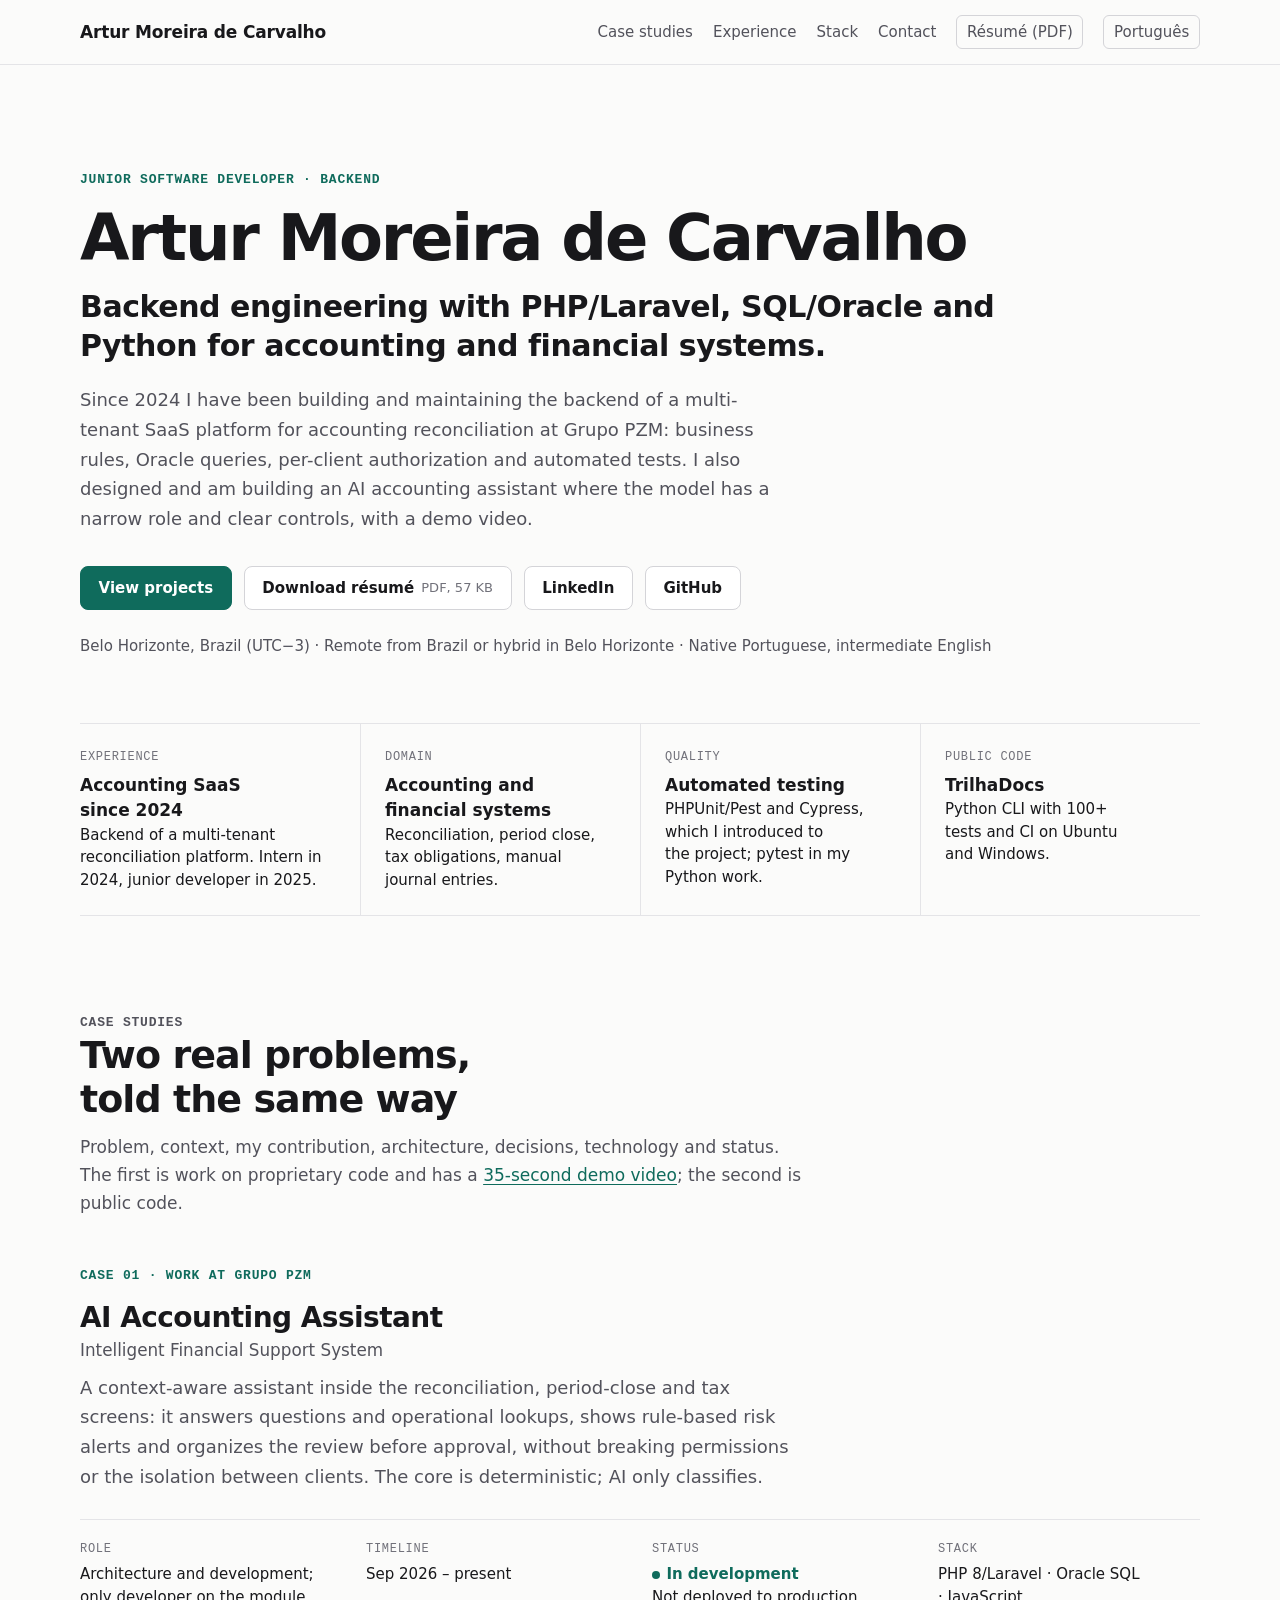
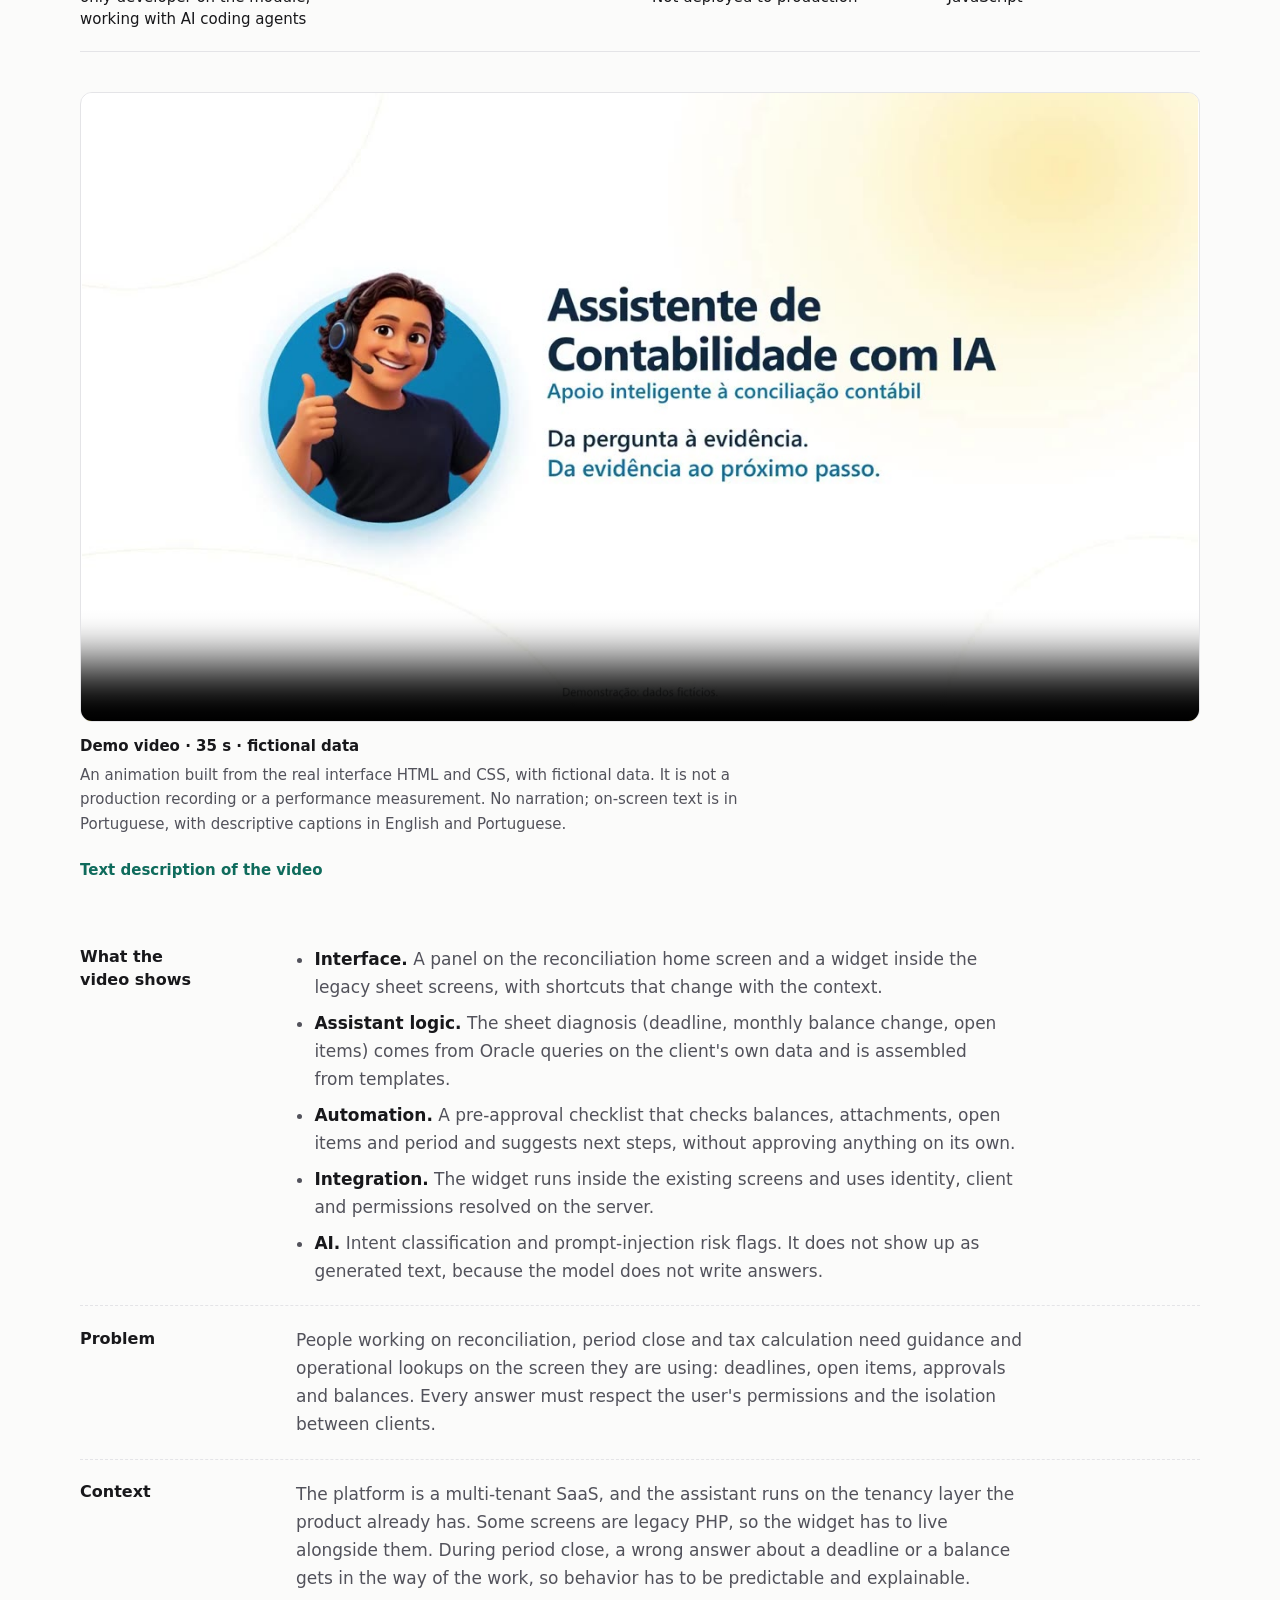
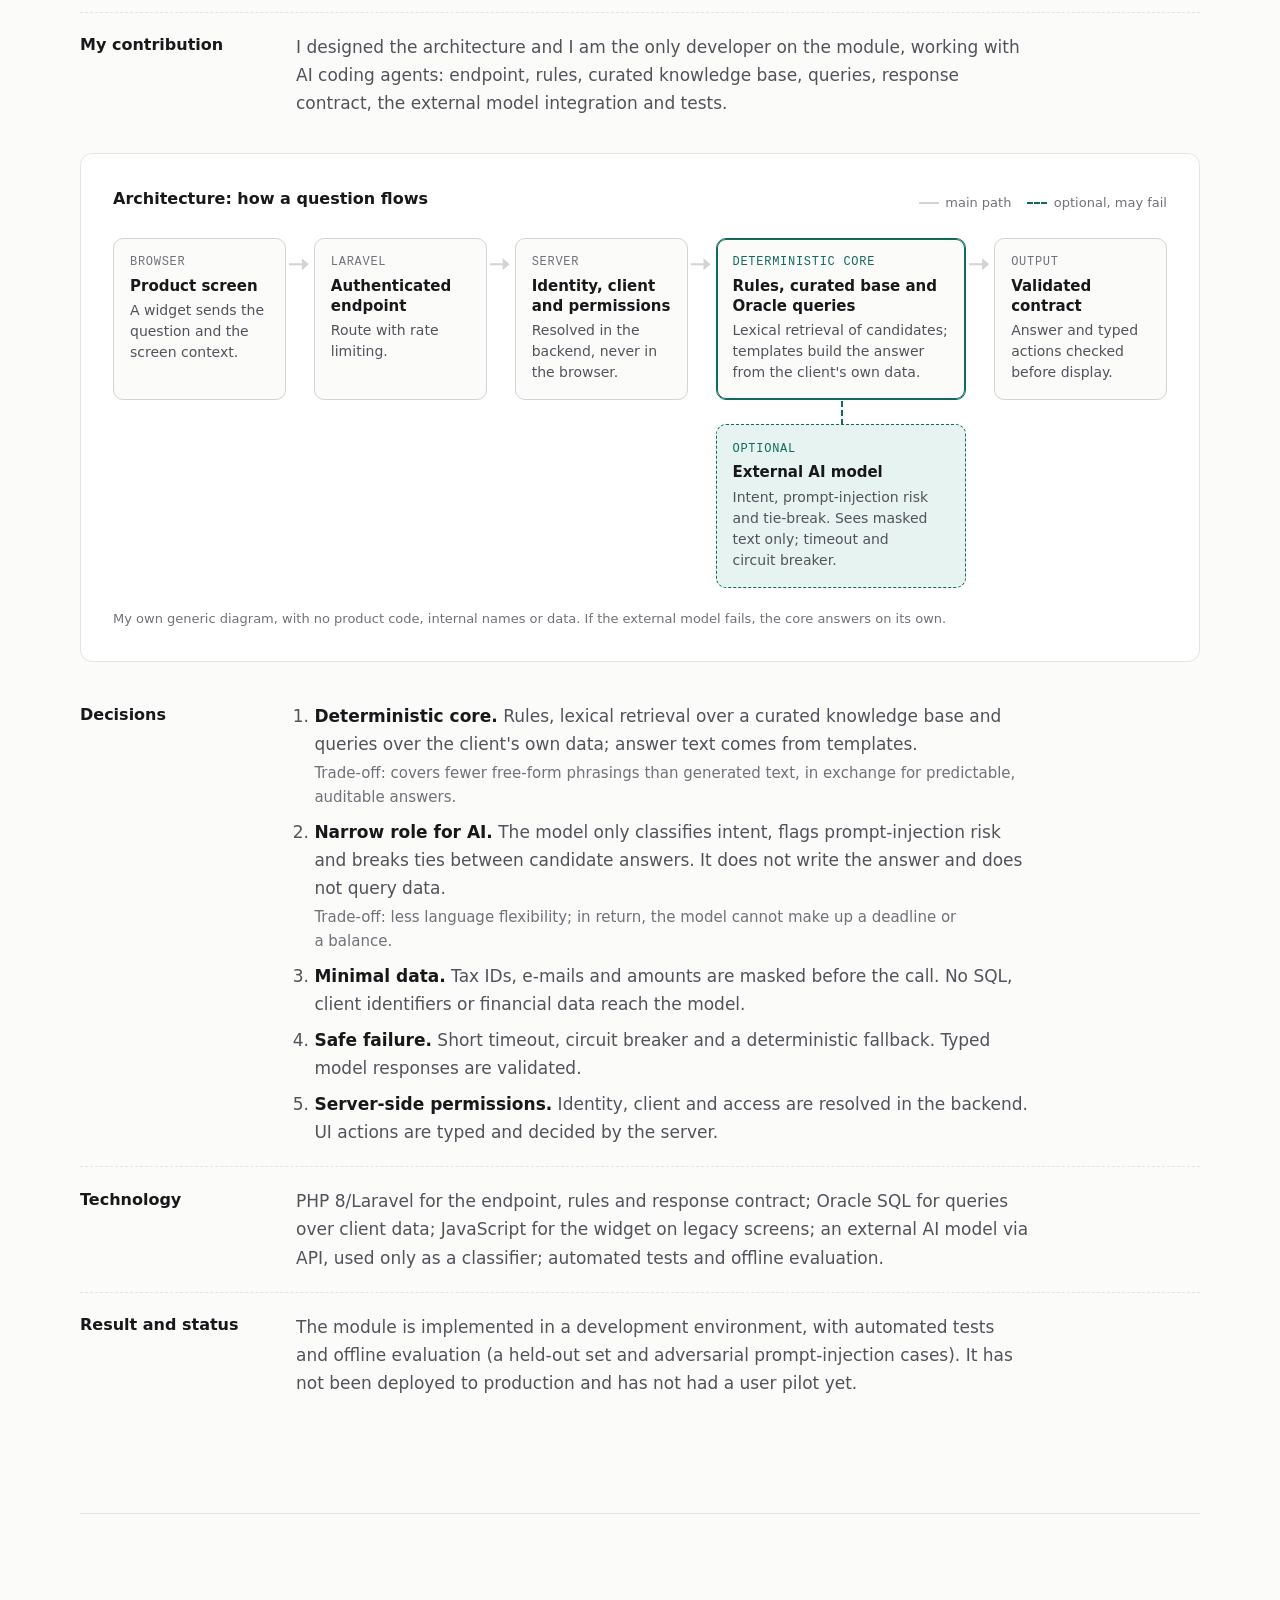
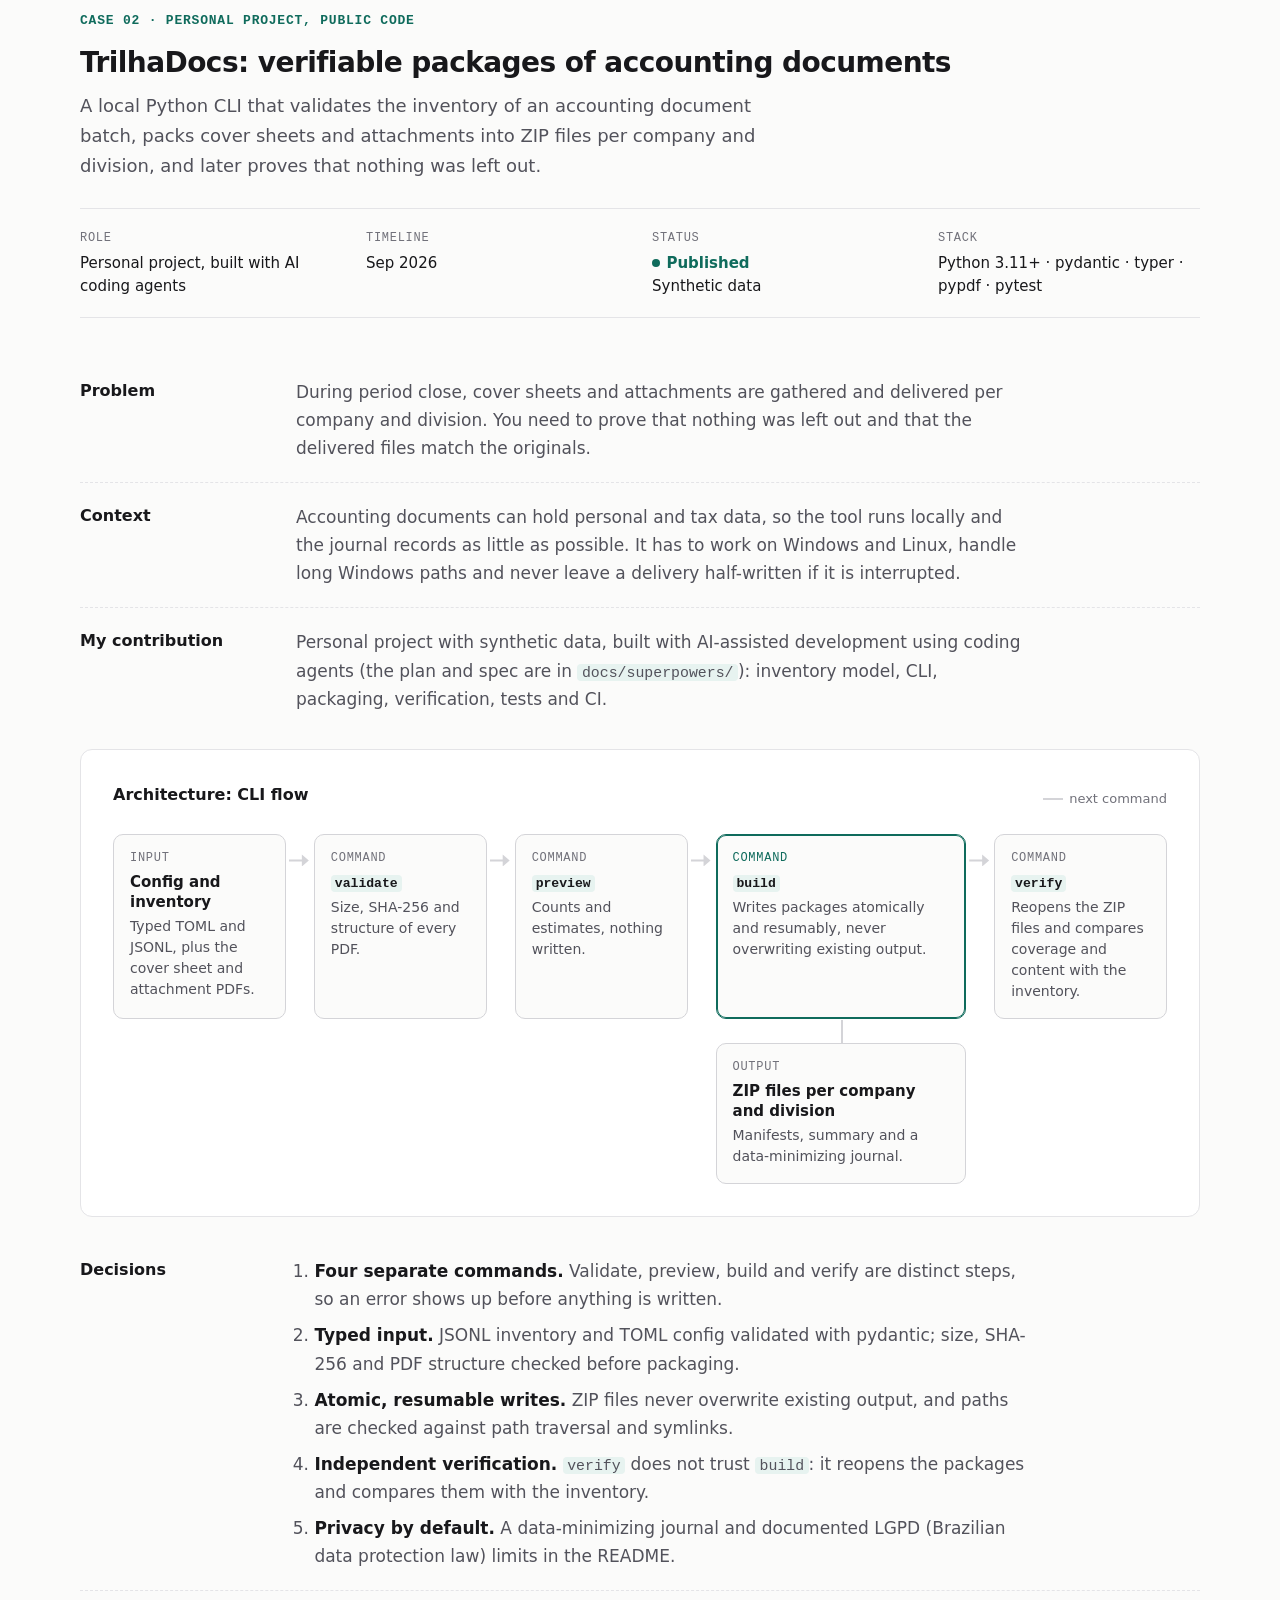
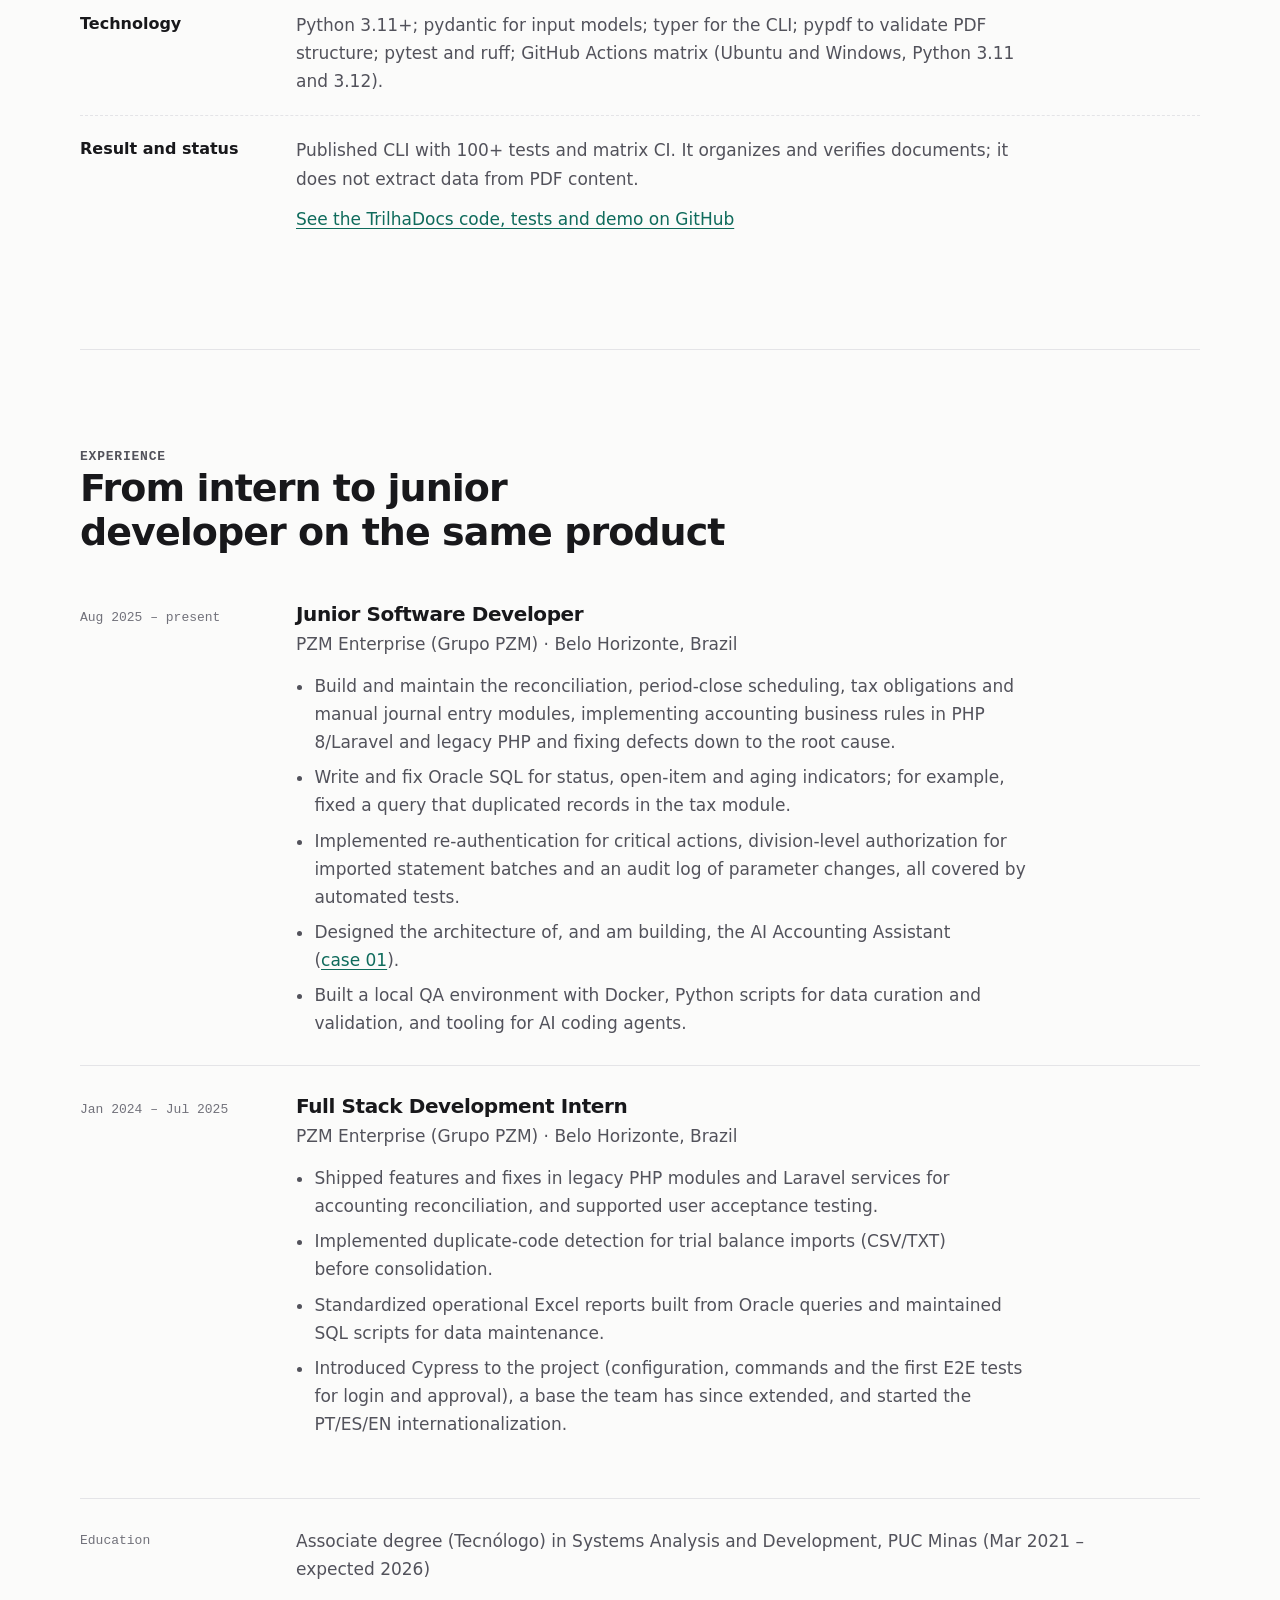
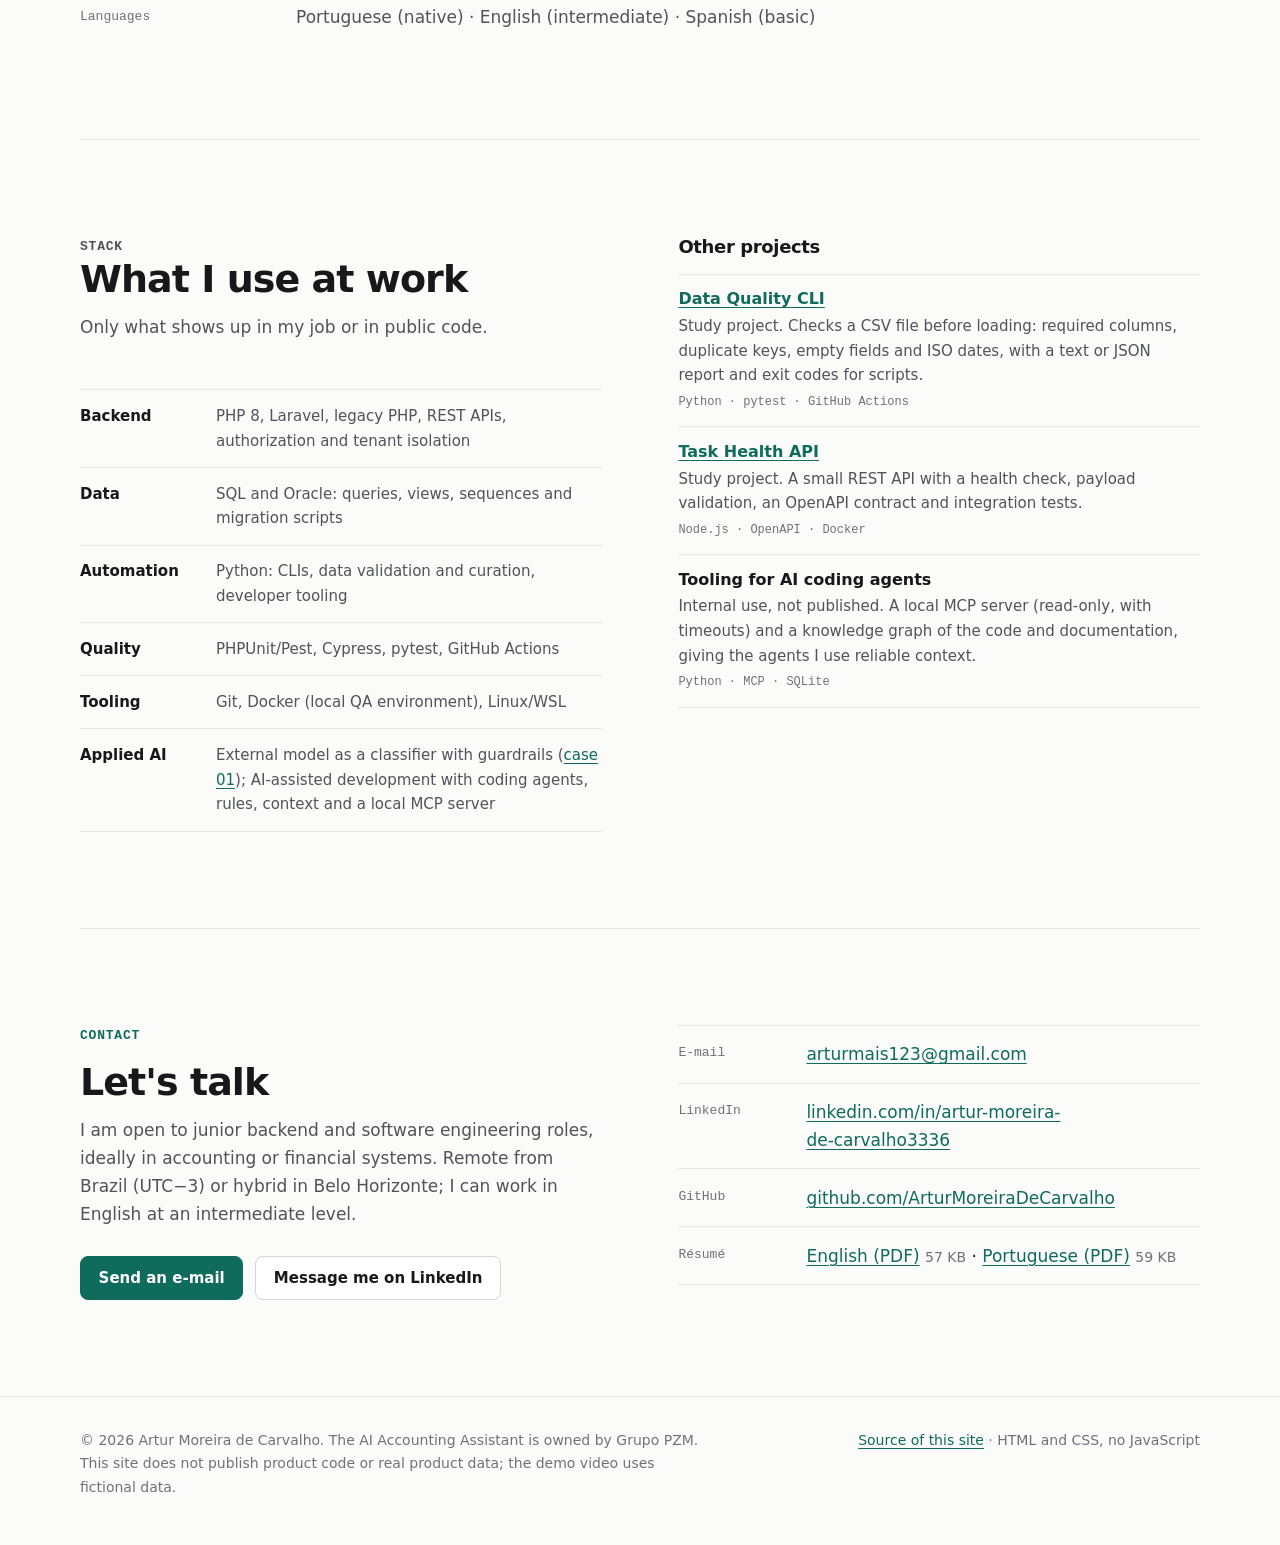
==== commit 1b353111: "feat: add anonymized demo video to the accounting assistant case 35 s H.264 demo with poster, PT/EN " ====
--- a/en/index.html
+++ b/en/index.html
@@ -21,7 +21,7 @@
   <meta property="og:site_name" content="Artur Moreira de Carvalho" />
   <meta property="og:url" content="https://arturmoreiradecarvalho.github.io/artur-portfolio/en/" />
   <meta property="og:title" content="Artur Moreira de Carvalho | Backend for accounting and financial systems" />
-  <meta property="og:description" content="Junior software developer: PHP/Laravel, SQL/Oracle and Python. Case studies on an accounting reconciliation assistant and TrilhaDocs, résumé and contact." />
+  <meta property="og:description" content="Junior software developer: PHP/Laravel, SQL/Oracle and Python. Case studies on the AI Accounting Assistant (with a demo video) and TrilhaDocs, résumé and contact." />
   <meta property="og:image" content="https://arturmoreiradecarvalho.github.io/artur-portfolio/og-image-en.png" />
   <meta property="og:image:type" content="image/png" />
   <meta property="og:image:width" content="1200" />
@@ -29,7 +29,7 @@
   <meta property="og:image:alt" content="Artur Moreira de Carvalho, Junior Software Developer. Backend PHP/Laravel, SQL/Oracle and Python for accounting and financial systems." />
   <meta name="twitter:card" content="summary_large_image" />
   <meta name="twitter:title" content="Artur Moreira de Carvalho | Backend for accounting and financial systems" />
-  <meta name="twitter:description" content="PHP/Laravel, SQL/Oracle and Python. Case studies on an accounting reconciliation assistant and TrilhaDocs, résumé and contact." />
+  <meta name="twitter:description" content="PHP/Laravel, SQL/Oracle and Python. Case studies on the AI Accounting Assistant (with a demo video) and TrilhaDocs, résumé and contact." />
   <meta name="twitter:image" content="https://arturmoreiradecarvalho.github.io/artur-portfolio/og-image-en.png" />
   <meta name="twitter:image:alt" content="Artur Moreira de Carvalho, Junior Software Developer. Backend PHP/Laravel, SQL/Oracle and Python for accounting and financial systems." />
   <link rel="icon" href="../assets/favicon.svg" type="image/svg+xml" />
@@ -80,7 +80,7 @@
       <p class="eyebrow">Junior Software Developer · Backend</p>
       <h1 id="name">Artur Moreira de Carvalho</h1>
       <p class="tagline">Backend engineering with PHP/Laravel, SQL/Oracle and Python for accounting and financial systems.</p>
-      <p class="lead">Since 2024 I have been building and maintaining the backend of a multi-tenant SaaS platform for accounting reconciliation at Grupo PZM: business rules, Oracle queries, per-client authorization and automated tests. I also designed and am building an accounting reconciliation assistant where AI has a narrow role and clear controls.</p>
+      <p class="lead">Since 2024 I have been building and maintaining the backend of a multi-tenant SaaS platform for accounting reconciliation at Grupo PZM: business rules, Oracle queries, per-client authorization and automated tests. I also designed and am building an AI accounting assistant where the model has a narrow role and clear controls, with a demo video.</p>
       <div class="actions">
         <a class="button primary" href="#cases">View projects</a>
         <a class="button" href="../assets/cv/artur-moreira-de-carvalho-resume-en.pdf" type="application/pdf" download>Download résumé <span class="hint">PDF, 57 KB</span></a>
@@ -115,19 +115,58 @@
       <div class="section-head">
         <p class="eyebrow">Case studies</p>
         <h2 id="cases-title">Two real problems, told the same way</h2>
-        <p>Problem, context, my contribution, architecture, decisions, technology and status. The first is work on proprietary code; the second is public code.</p>
+        <p>Problem, context, my contribution, architecture, decisions, technology and status. The first is work on proprietary code and has a <a href="#demo">35-second demo video</a>; the second is public code.</p>
       </div>
 
       <article id="assistente-conciliacao" class="case" aria-labelledby="assistente-conciliacao-title">
         <p class="eyebrow">Case 01 · Work at Grupo PZM</p>
-        <h3 id="assistente-conciliacao-title">Accounting reconciliation assistant with tightly controlled applied AI</h3>
-        <p class="case-summary">Answers questions and operational lookups inside the reconciliation, period-close and tax screens without breaking permissions or the isolation between clients. The core is deterministic; AI only classifies.</p>
+        <h3 id="assistente-conciliacao-title">AI Accounting Assistant <span class="title-sub">Intelligent Financial Support System</span></h3>
+        <p class="case-summary">A context-aware assistant inside the reconciliation, period-close and tax screens: it answers questions and operational lookups, shows rule-based risk alerts and organizes the review before approval, without breaking permissions or the isolation between clients. The core is deterministic; AI only classifies.</p>
         <dl class="facts">
           <div><dt>Role</dt><dd>Architecture and development; only developer on the module, working with AI coding agents</dd></div>
           <div><dt>Timeline</dt><dd>Sep 2026 – present</dd></div>
           <div><dt>Status</dt><dd><span class="status">In development</span> Not deployed to production</dd></div>
           <div><dt>Stack</dt><dd>PHP 8/Laravel · Oracle SQL · JavaScript</dd></div>
         </dl>
+
+        <figure id="demo" class="demo" aria-labelledby="demo-title">
+          <video controls preload="none" playsinline width="1920" height="1080" poster="../assets/media/ai-accounting-assistant-demo.jpg" aria-label="Demo video of the AI Accounting Assistant, 35 seconds, no narration, fictional data" aria-describedby="demo-summary">
+            <source src="../assets/media/ai-accounting-assistant-demo.mp4" type="video/mp4" />
+            <track kind="captions" src="../assets/media/ai-accounting-assistant-demo.en.vtt" srclang="en" label="English (description)" />
+            <track kind="captions" src="../assets/media/ai-accounting-assistant-demo.pt-BR.vtt" srclang="pt-BR" label="Português (descrição)" />
+            <a href="../assets/media/ai-accounting-assistant-demo.mp4">Download the demo as MP4</a>.
+          </video>
+          <figcaption>
+            <strong id="demo-title">Demo video · 35 s · fictional data</strong>
+            <span id="demo-summary">An animation built from the real interface HTML and CSS, with fictional data. It is not a production recording or a performance measurement. No narration; on-screen text is in Portuguese, with descriptive captions in English and Portuguese.</span>
+          </figcaption>
+          <details class="demo-text">
+            <summary>Text description of the video</summary>
+            <ol>
+              <li><strong>0–3 s.</strong> Opening with the assistant's name.</li>
+              <li><strong>3–8 s.</strong> The reconciliation home screen opens the assistant in the user's context, with shortcuts by topic.</li>
+              <li><strong>8–12 s.</strong> The assistant highlights the approval queue; a fictional reconciliation sheet is opened.</li>
+              <li><strong>12–18 s.</strong> The sheet shows balances, journal entries and demo accounting data.</li>
+              <li><strong>18–23 s.</strong> In the panel, the sheet diagnosis brings together the step deadline, the month-over-month balance change and open items.</li>
+              <li><strong>23–32 s.</strong> The pre-approval checklist checks balances, attachments, open items and period, then suggests next steps. The decision stays with the user.</li>
+              <li><strong>32–35 s.</strong> Closing: “From question to evidence. From evidence to the next step.”</li>
+            </ol>
+            <p class="credits">Music: “Happy Beats &amp; Business Moves Vol. 12” by Sascha Ende (<a href="https://ende.app/" rel="noopener noreferrer">ende.app</a>), licensed <a href="https://creativecommons.org/licenses/by/4.0/" rel="noopener noreferrer">CC BY 4.0</a>. Sound effects: Kenney (CC0).</p>
+          </details>
+        </figure>
+
+        <div class="case-row">
+          <h4>What the video shows</h4>
+          <div>
+            <ul>
+              <li><strong>Interface.</strong> A panel on the reconciliation home screen and a widget inside the legacy sheet screens, with shortcuts that change with the context.</li>
+              <li><strong>Assistant logic.</strong> The sheet diagnosis (deadline, monthly balance change, open items) comes from Oracle queries on the client's own data and is assembled from templates.</li>
+              <li><strong>Automation.</strong> A pre-approval checklist that checks balances, attachments, open items and period and suggests next steps, without approving anything on its own.</li>
+              <li><strong>Integration.</strong> The widget runs inside the existing screens and uses identity, client and permissions resolved on the server.</li>
+              <li><strong>AI.</strong> Intent classification and prompt-injection risk flags. It does not show up as generated text, because the model does not write answers.</li>
+            </ul>
+          </div>
+        </div>
 
         <div class="case-row">
           <h4>Problem</h4>
@@ -157,7 +196,7 @@
             </li>
             <li><div class="box"><span class="kicker">Output</span><strong>Validated contract</strong>Answer and typed actions checked before display.</div></li>
           </ol>
-          <p class="note">My own generic diagram, with no product code, screens, internal names or data. If the external model fails, the core answers on its own.</p>
+          <p class="note">My own generic diagram, with no product code, internal names or data. If the external model fails, the core answers on its own.</p>
         </figure>
 
         <div class="case-row">
@@ -264,7 +303,7 @@
               <li>Build and maintain the reconciliation, period-close scheduling, tax obligations and manual journal entry modules, implementing accounting business rules in PHP 8/Laravel and legacy PHP and fixing defects down to the root cause.</li>
               <li>Write and fix Oracle SQL for status, open-item and aging indicators; for example, fixed a query that duplicated records in the tax module.</li>
               <li>Implemented re-authentication for critical actions, division-level authorization for imported statement batches and an audit log of parameter changes, all covered by automated tests.</li>
-              <li>Designed the architecture of, and am building, the accounting reconciliation assistant (<a href="#assistente-conciliacao">case 01</a>).</li>
+              <li>Designed the architecture of, and am building, the AI Accounting Assistant (<a href="#assistente-conciliacao">case 01</a>).</li>
               <li>Built a local QA environment with Docker, Python scripts for data curation and validation, and tooling for AI coding agents.</li>
             </ul>
           </div>
@@ -352,7 +391,7 @@
 
   <footer class="site-footer">
     <div class="container">
-      <p>© 2026 Artur Moreira de Carvalho. The accounting reconciliation assistant is owned by Grupo PZM; this site does not publish product code, screens or data.</p>
+      <p>© 2026 Artur Moreira de Carvalho. The AI Accounting Assistant is owned by Grupo PZM. This site does not publish product code or real product data; the demo video uses fictional data.</p>
       <p><a href="https://github.com/ArturMoreiraDeCarvalho/artur-portfolio" rel="noopener noreferrer">Source of this site</a> · HTML and CSS, no JavaScript</p>
     </div>
   </footer>
--- a/styles.css
+++ b/styles.css
@@ -108,6 +108,20 @@
 .case-row li strong { color: var(--text); font-weight: 650; }
 .case-row .tradeoff { display: block; margin-top: .15rem; font-size: .9375rem; color: var(--faint); }
 .case-link { margin-top: 1.5rem; }
+.title-sub { display: block; margin-top: .35rem; font-size: .6em; font-weight: 500; letter-spacing: 0; color: var(--muted); }
+
+/* Demo video: fixed 16:9 box (no layout shift), no autoplay, poster only until play */
+.demo { margin: 0 0 2rem; padding: 0; scroll-margin-top: 5rem; }
+.demo video { display: block; width: 100%; height: auto; aspect-ratio: 16 / 9; background: var(--surface); border: 1px solid var(--line); border-radius: 12px; }
+.demo figcaption { display: flex; flex-direction: column; gap: .25rem; margin-top: .75rem; font-size: .9375rem; color: var(--muted); max-width: 72ch; }
+.demo figcaption strong { color: var(--text); font-weight: 650; }
+.demo-text { margin-top: .75rem; font-size: .9375rem; color: var(--muted); max-width: 72ch; }
+.demo-text summary { cursor: pointer; color: var(--accent); font-weight: 600; min-height: 44px; display: flex; align-items: center; }
+.demo-text summary:focus-visible { outline: 3px solid var(--accent); outline-offset: 2px; border-radius: 4px; }
+.demo-text ol { padding-left: 1.15rem; margin: .5rem 0 .75rem; }
+.demo-text li + li { margin-top: .35rem; }
+.demo-text li strong { color: var(--text); font-weight: 650; }
+.demo-text .credits { font-size: .8125rem; color: var(--faint); margin: 0; }
 
 /* Architecture diagrams (HTML/CSS) */
 .arch { margin: 1rem 0 1.25rem; padding: clamp(1.25rem, 3vw, 2rem); background: var(--surface); border: 1px solid var(--line); border-radius: 12px; }
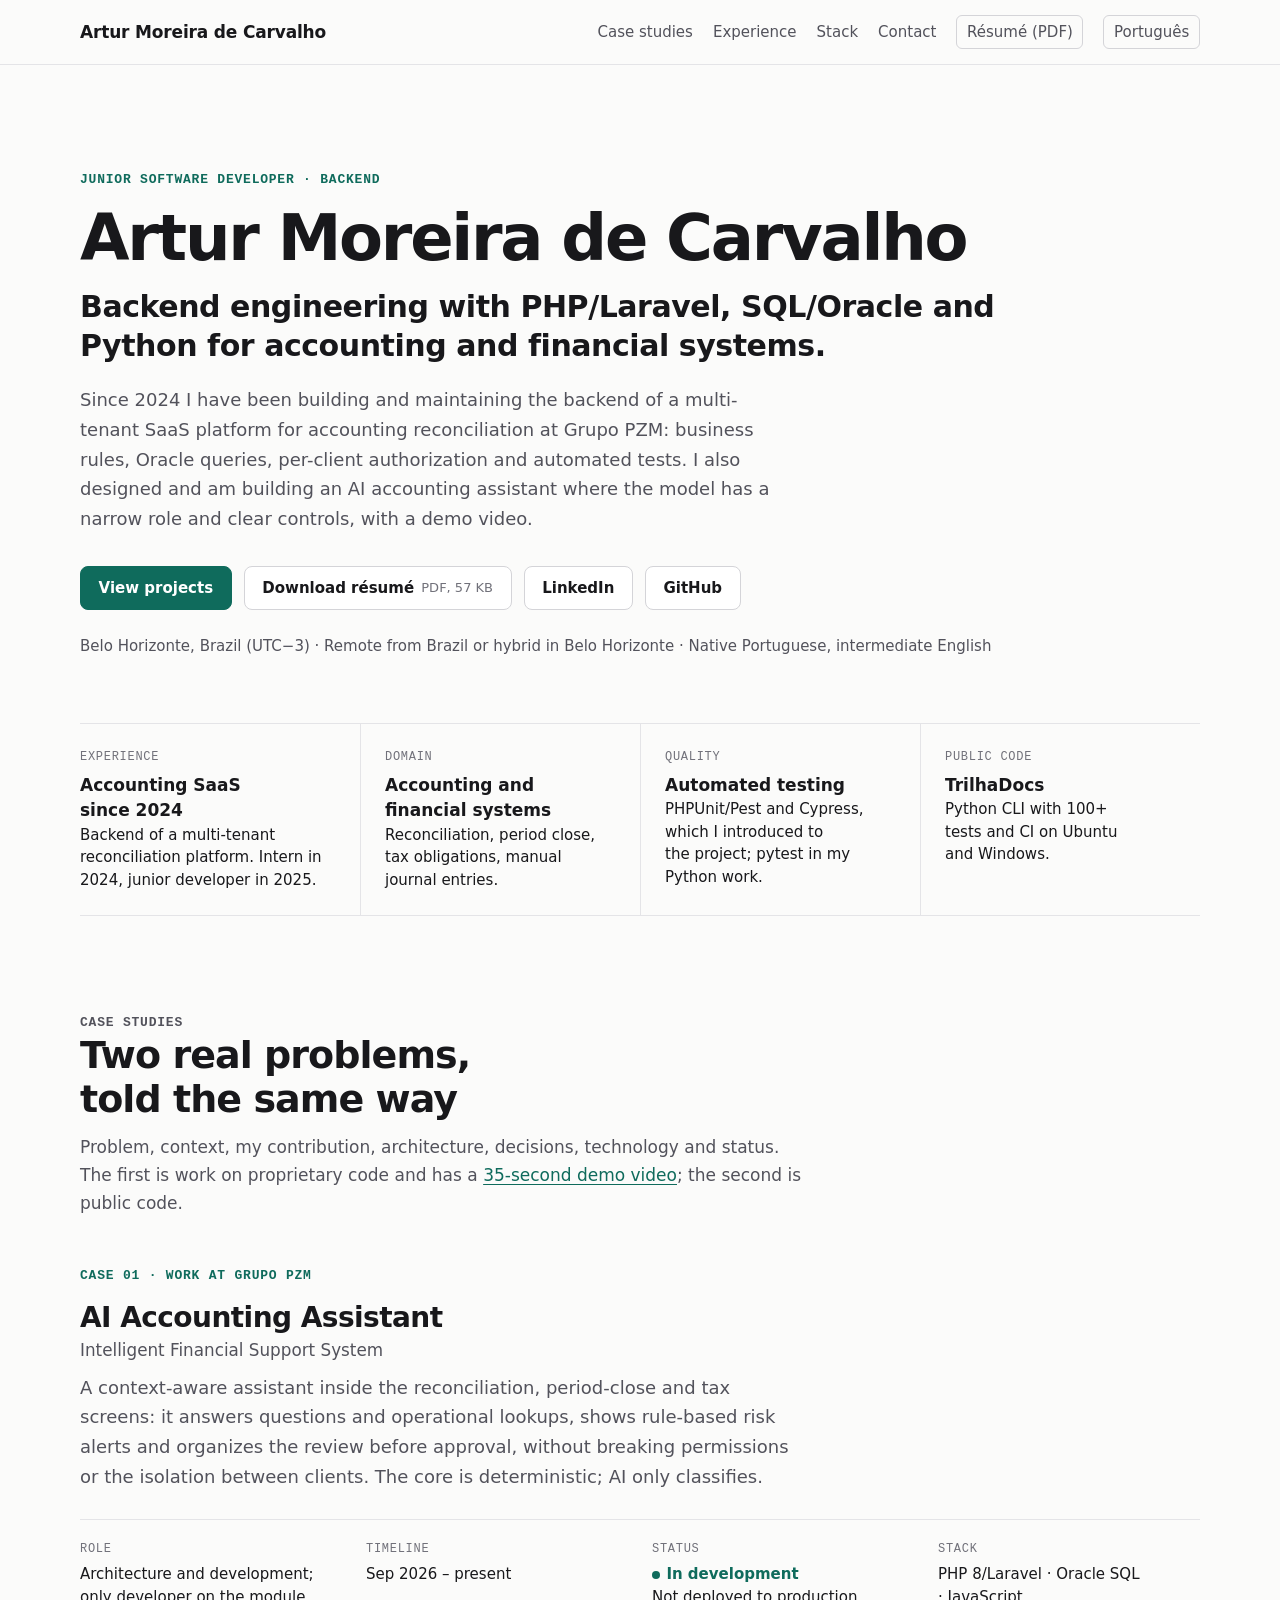
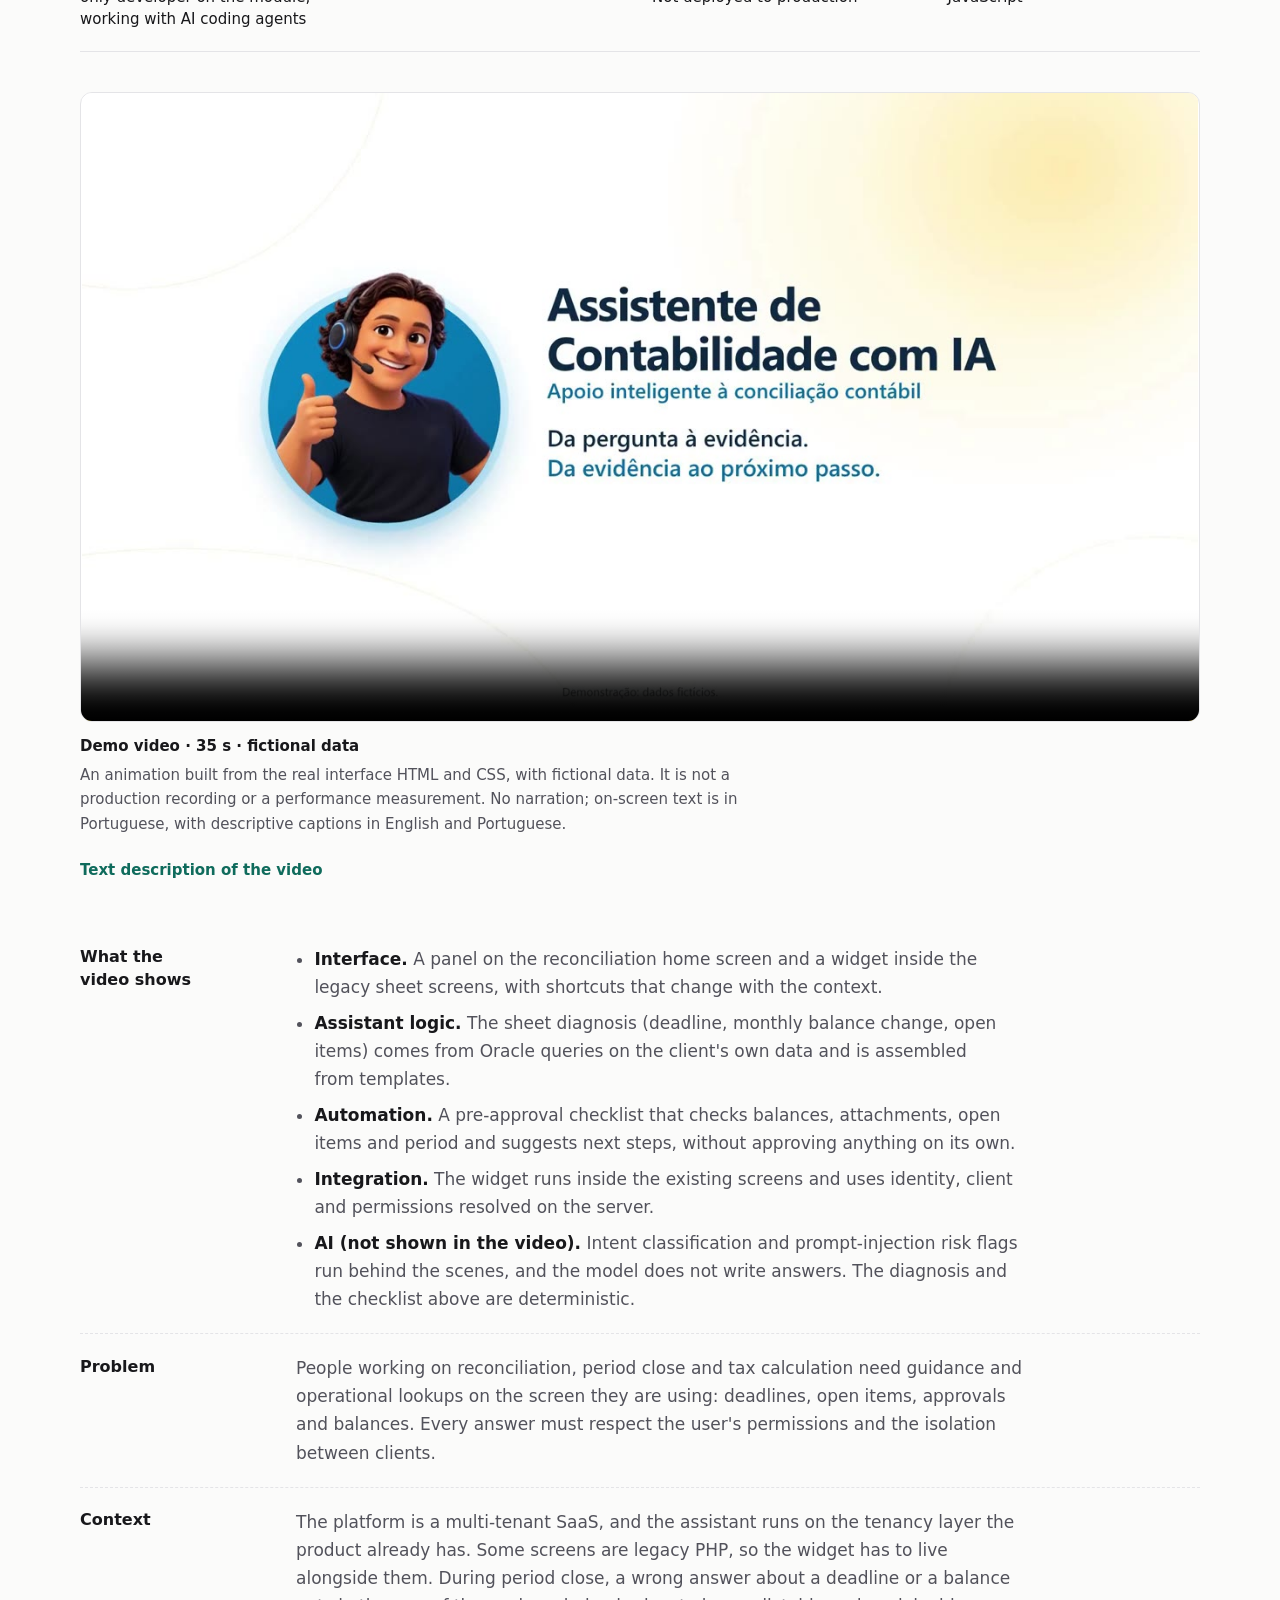
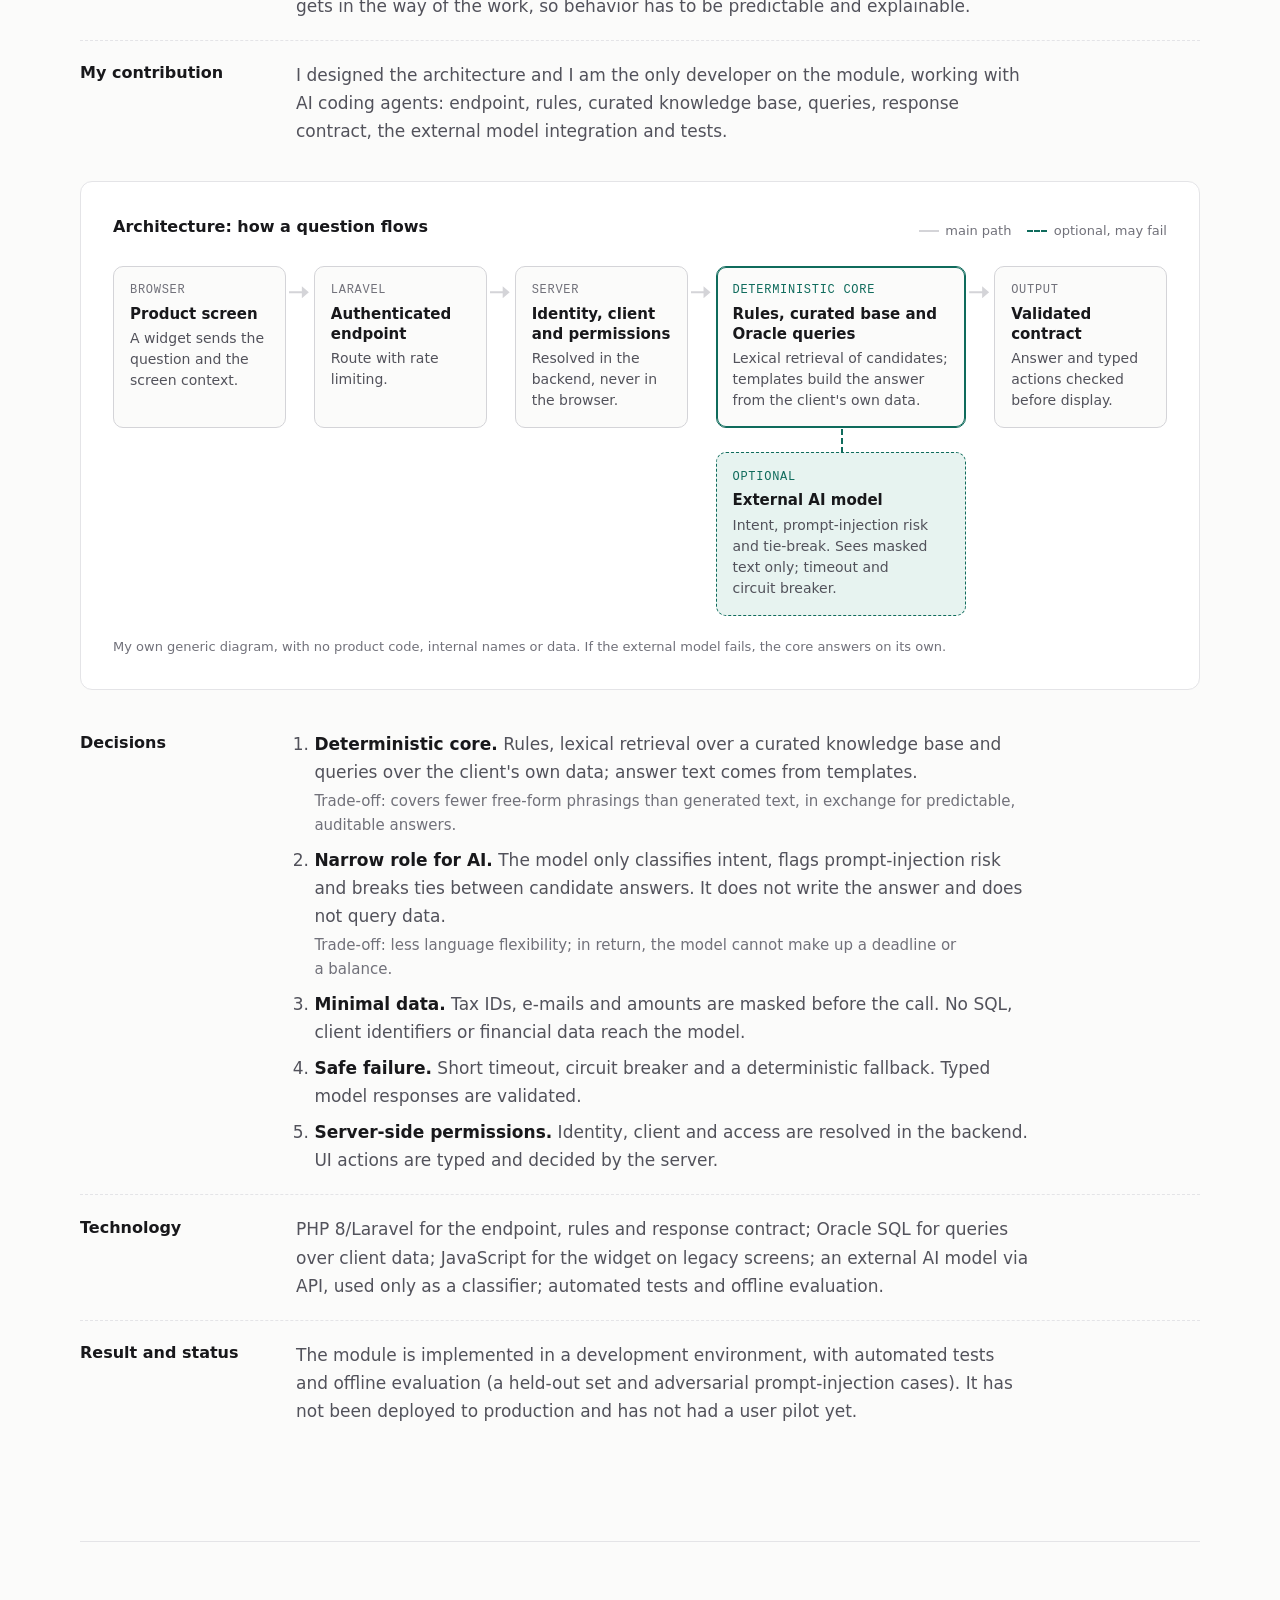
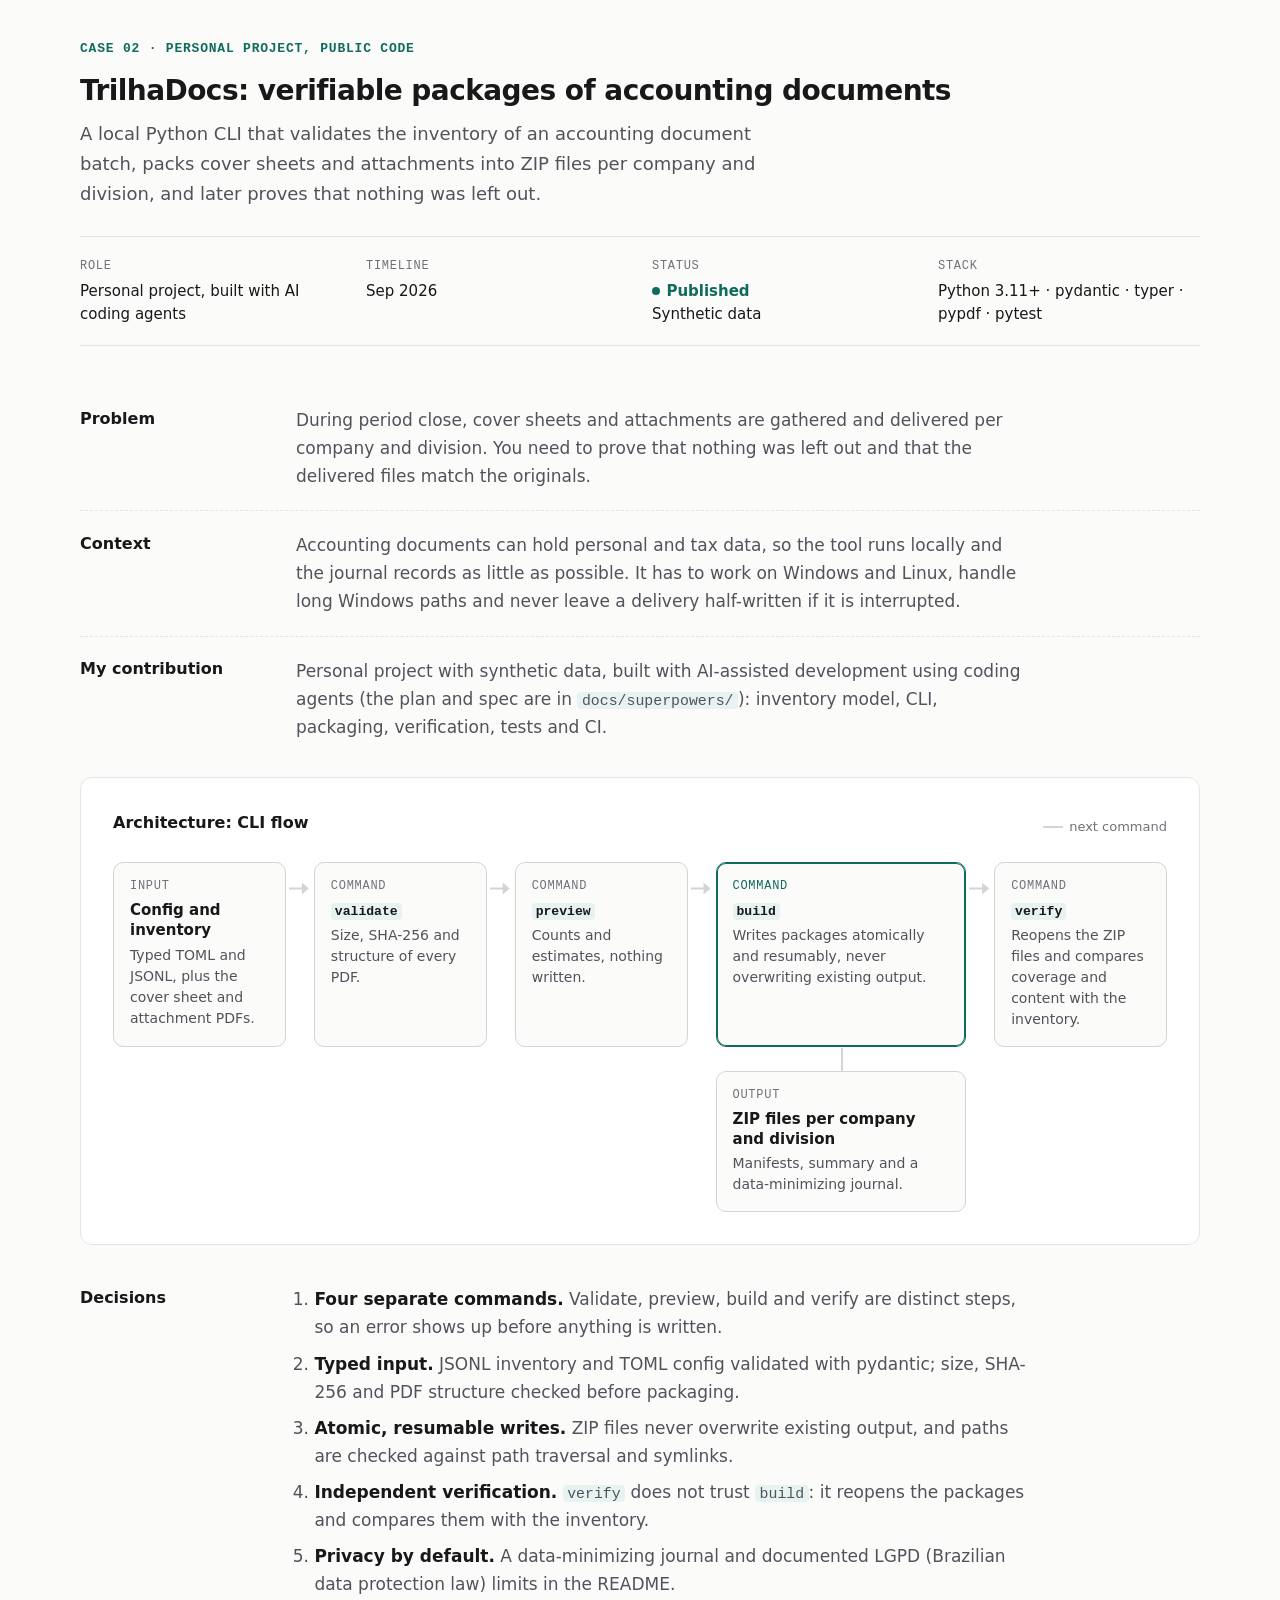
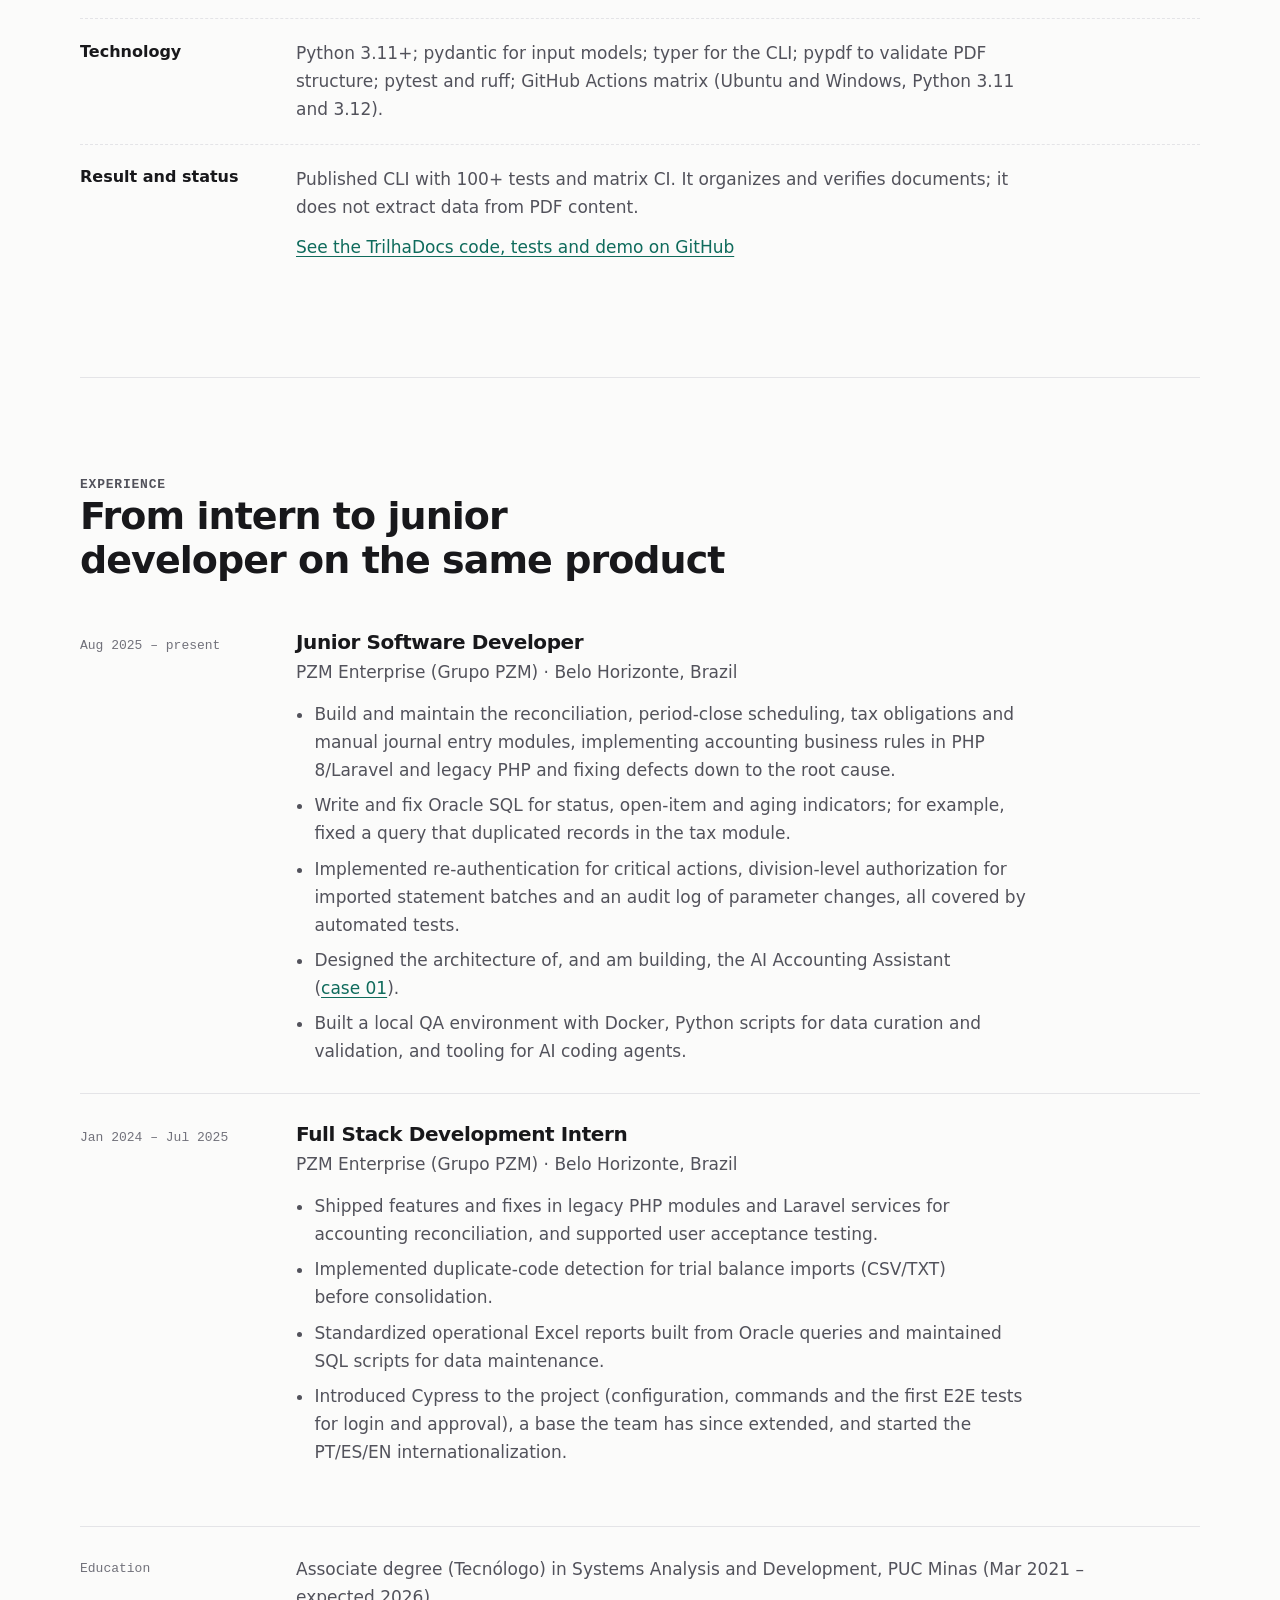
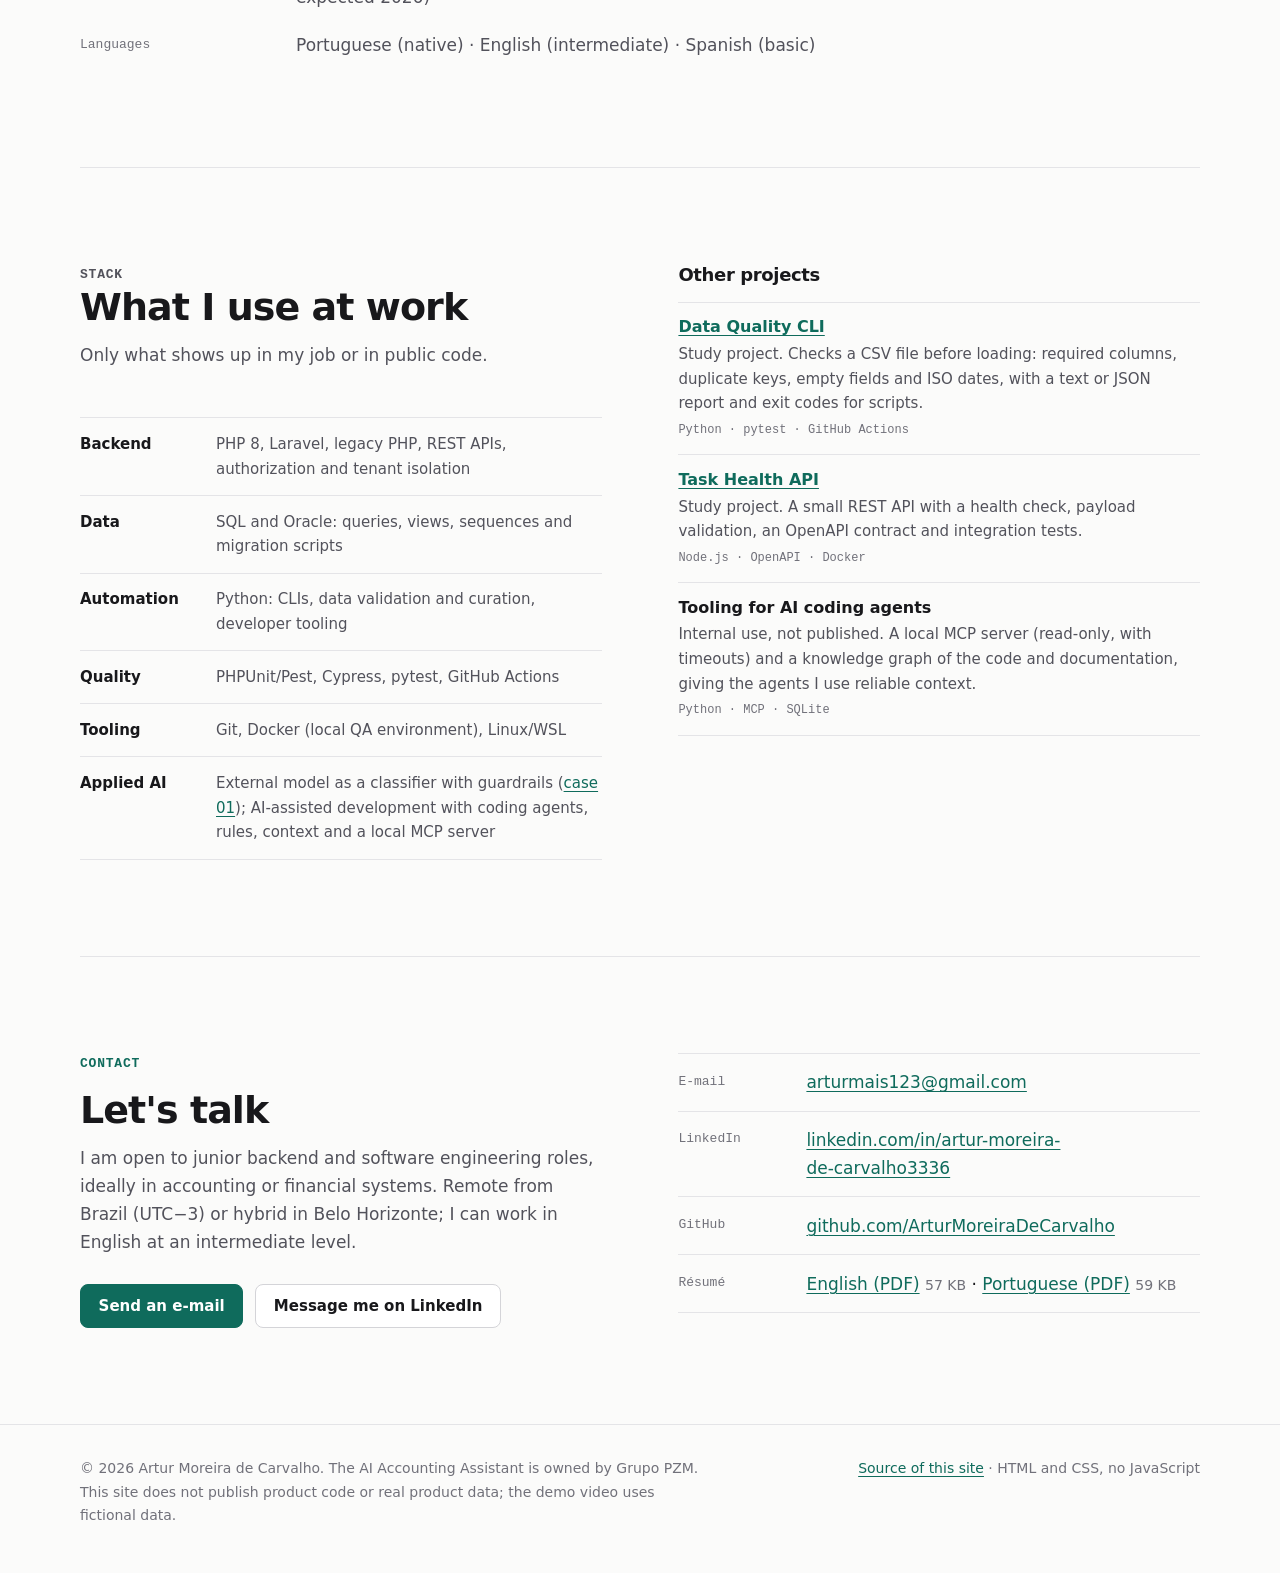
==== commit 761372af: "docs: mark AI as off-screen in the demo list and align social titles with the headline" ====
--- a/en/index.html
+++ b/en/index.html
@@ -20,7 +20,7 @@
   <meta property="og:locale:alternate" content="pt_BR" />
   <meta property="og:site_name" content="Artur Moreira de Carvalho" />
   <meta property="og:url" content="https://arturmoreiradecarvalho.github.io/artur-portfolio/en/" />
-  <meta property="og:title" content="Artur Moreira de Carvalho | Backend for accounting and financial systems" />
+  <meta property="og:title" content="Artur Moreira de Carvalho | Back-End Developer · PHP/Laravel, Oracle SQL &amp; Python" />
   <meta property="og:description" content="Junior software developer: PHP/Laravel, SQL/Oracle and Python. Case studies on the AI Accounting Assistant (with a demo video) and TrilhaDocs, résumé and contact." />
   <meta property="og:image" content="https://arturmoreiradecarvalho.github.io/artur-portfolio/og-image-en.png" />
   <meta property="og:image:type" content="image/png" />
@@ -28,7 +28,7 @@
   <meta property="og:image:height" content="630" />
   <meta property="og:image:alt" content="Artur Moreira de Carvalho, Junior Software Developer. Backend PHP/Laravel, SQL/Oracle and Python for accounting and financial systems." />
   <meta name="twitter:card" content="summary_large_image" />
-  <meta name="twitter:title" content="Artur Moreira de Carvalho | Backend for accounting and financial systems" />
+  <meta name="twitter:title" content="Artur Moreira de Carvalho | Back-End Developer · PHP/Laravel, Oracle SQL &amp; Python" />
   <meta name="twitter:description" content="PHP/Laravel, SQL/Oracle and Python. Case studies on the AI Accounting Assistant (with a demo video) and TrilhaDocs, résumé and contact." />
   <meta name="twitter:image" content="https://arturmoreiradecarvalho.github.io/artur-portfolio/og-image-en.png" />
   <meta name="twitter:image:alt" content="Artur Moreira de Carvalho, Junior Software Developer. Backend PHP/Laravel, SQL/Oracle and Python for accounting and financial systems." />
@@ -163,7 +163,7 @@
               <li><strong>Assistant logic.</strong> The sheet diagnosis (deadline, monthly balance change, open items) comes from Oracle queries on the client's own data and is assembled from templates.</li>
               <li><strong>Automation.</strong> A pre-approval checklist that checks balances, attachments, open items and period and suggests next steps, without approving anything on its own.</li>
               <li><strong>Integration.</strong> The widget runs inside the existing screens and uses identity, client and permissions resolved on the server.</li>
-              <li><strong>AI.</strong> Intent classification and prompt-injection risk flags. It does not show up as generated text, because the model does not write answers.</li>
+              <li><strong>AI (not shown in the video).</strong> Intent classification and prompt-injection risk flags run behind the scenes, and the model does not write answers. The diagnosis and the checklist above are deterministic.</li>
             </ul>
           </div>
         </div>
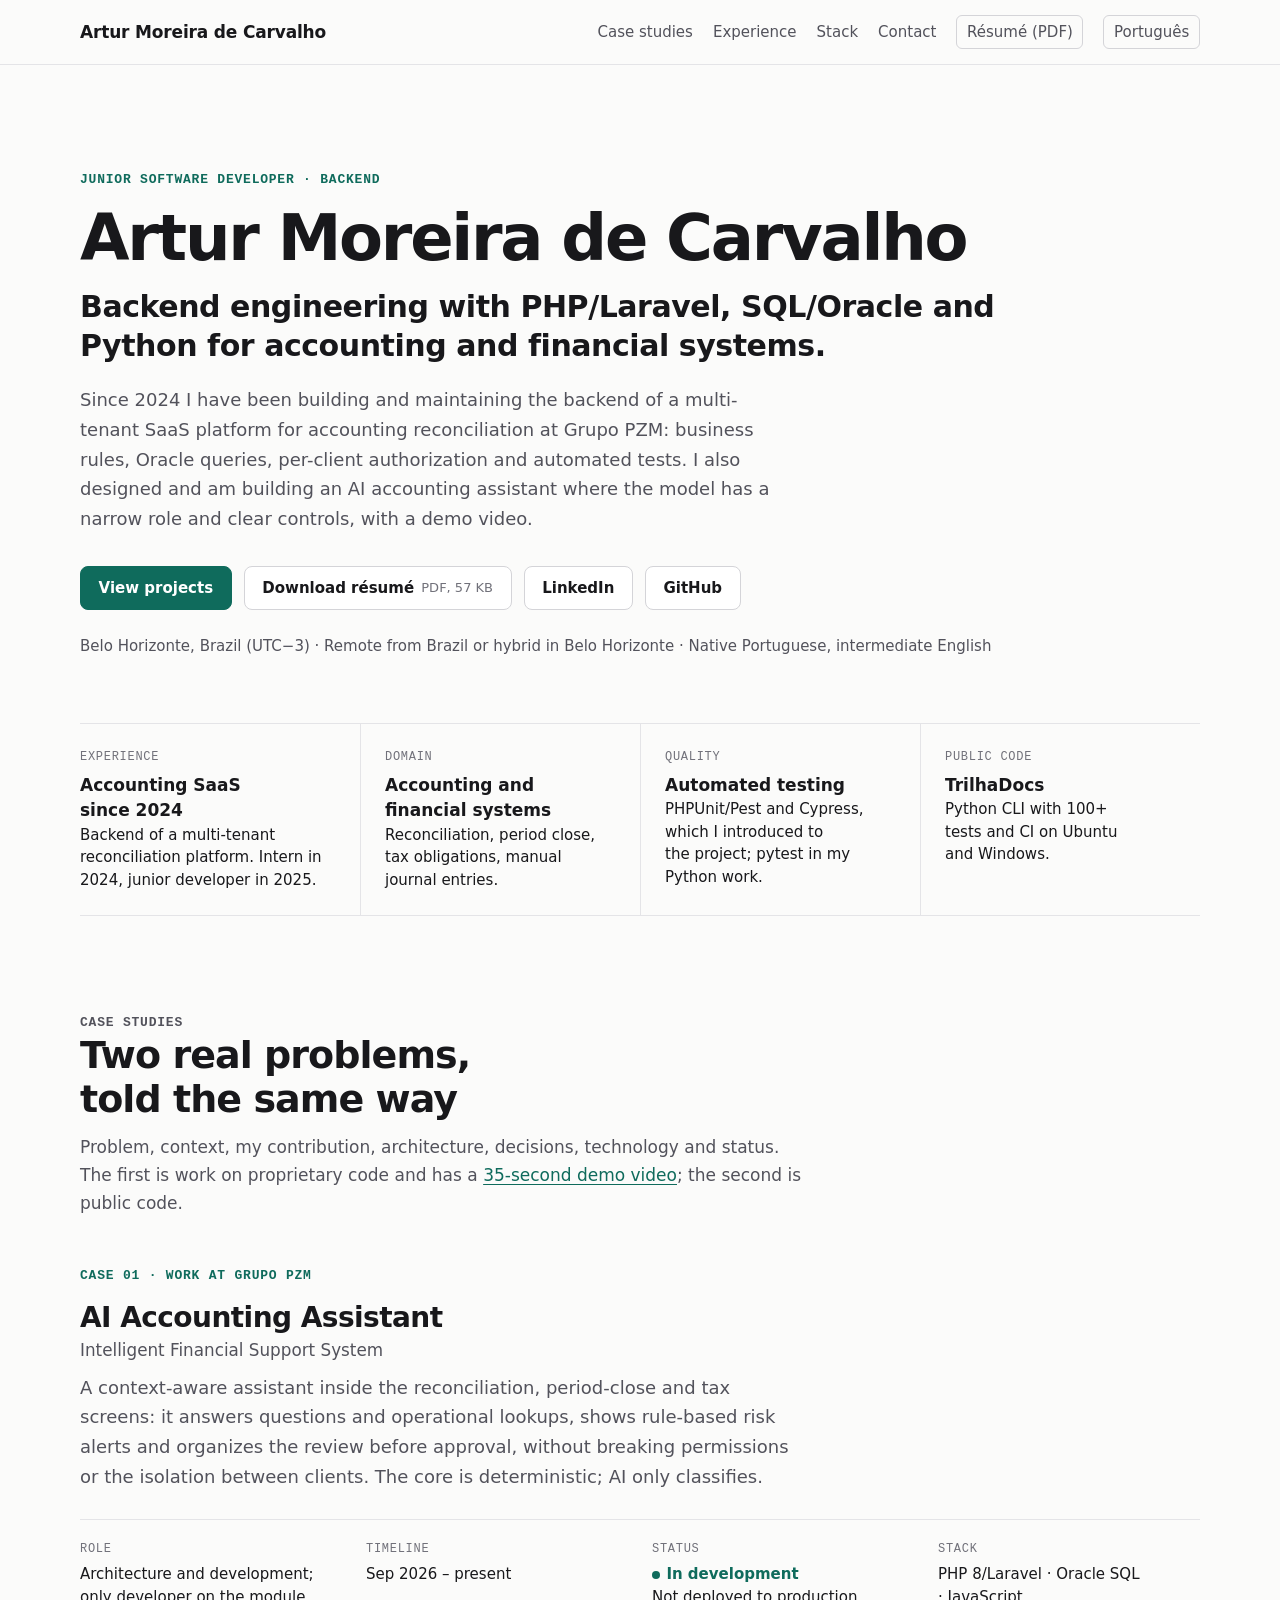
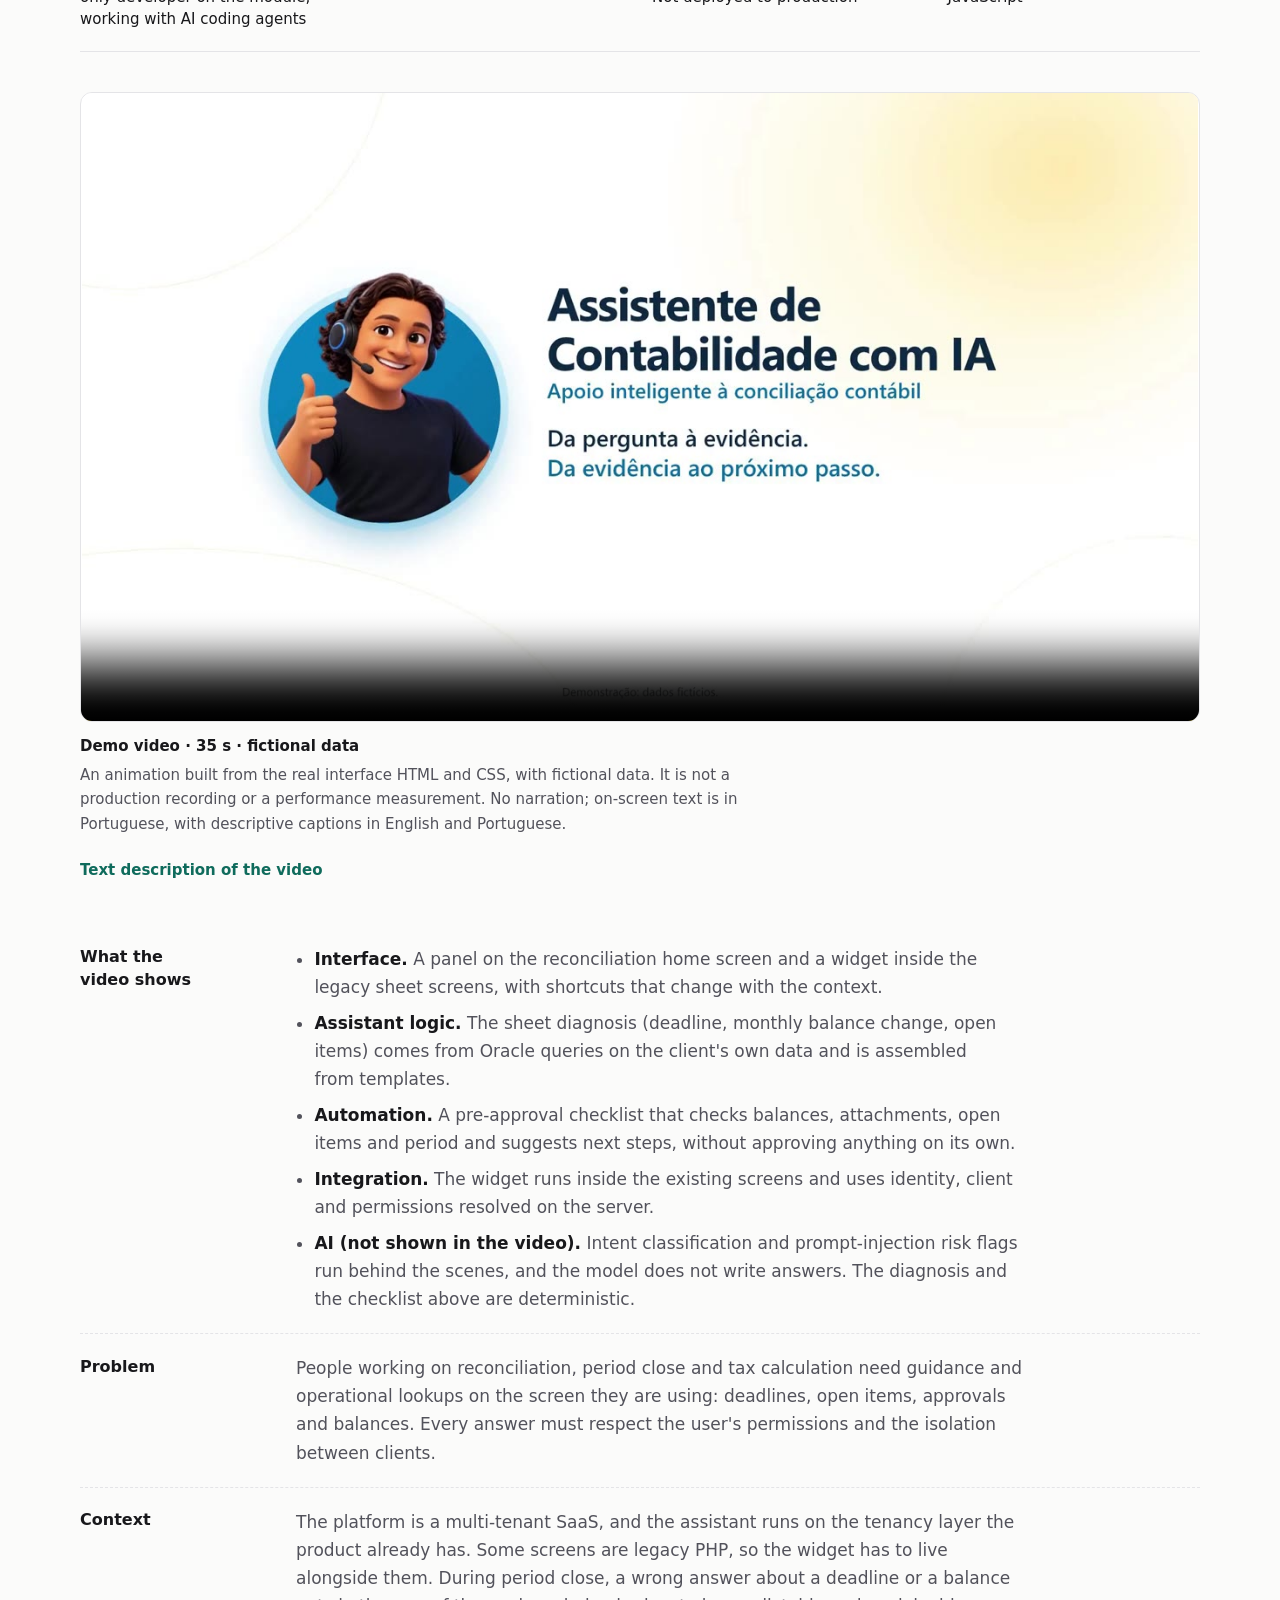
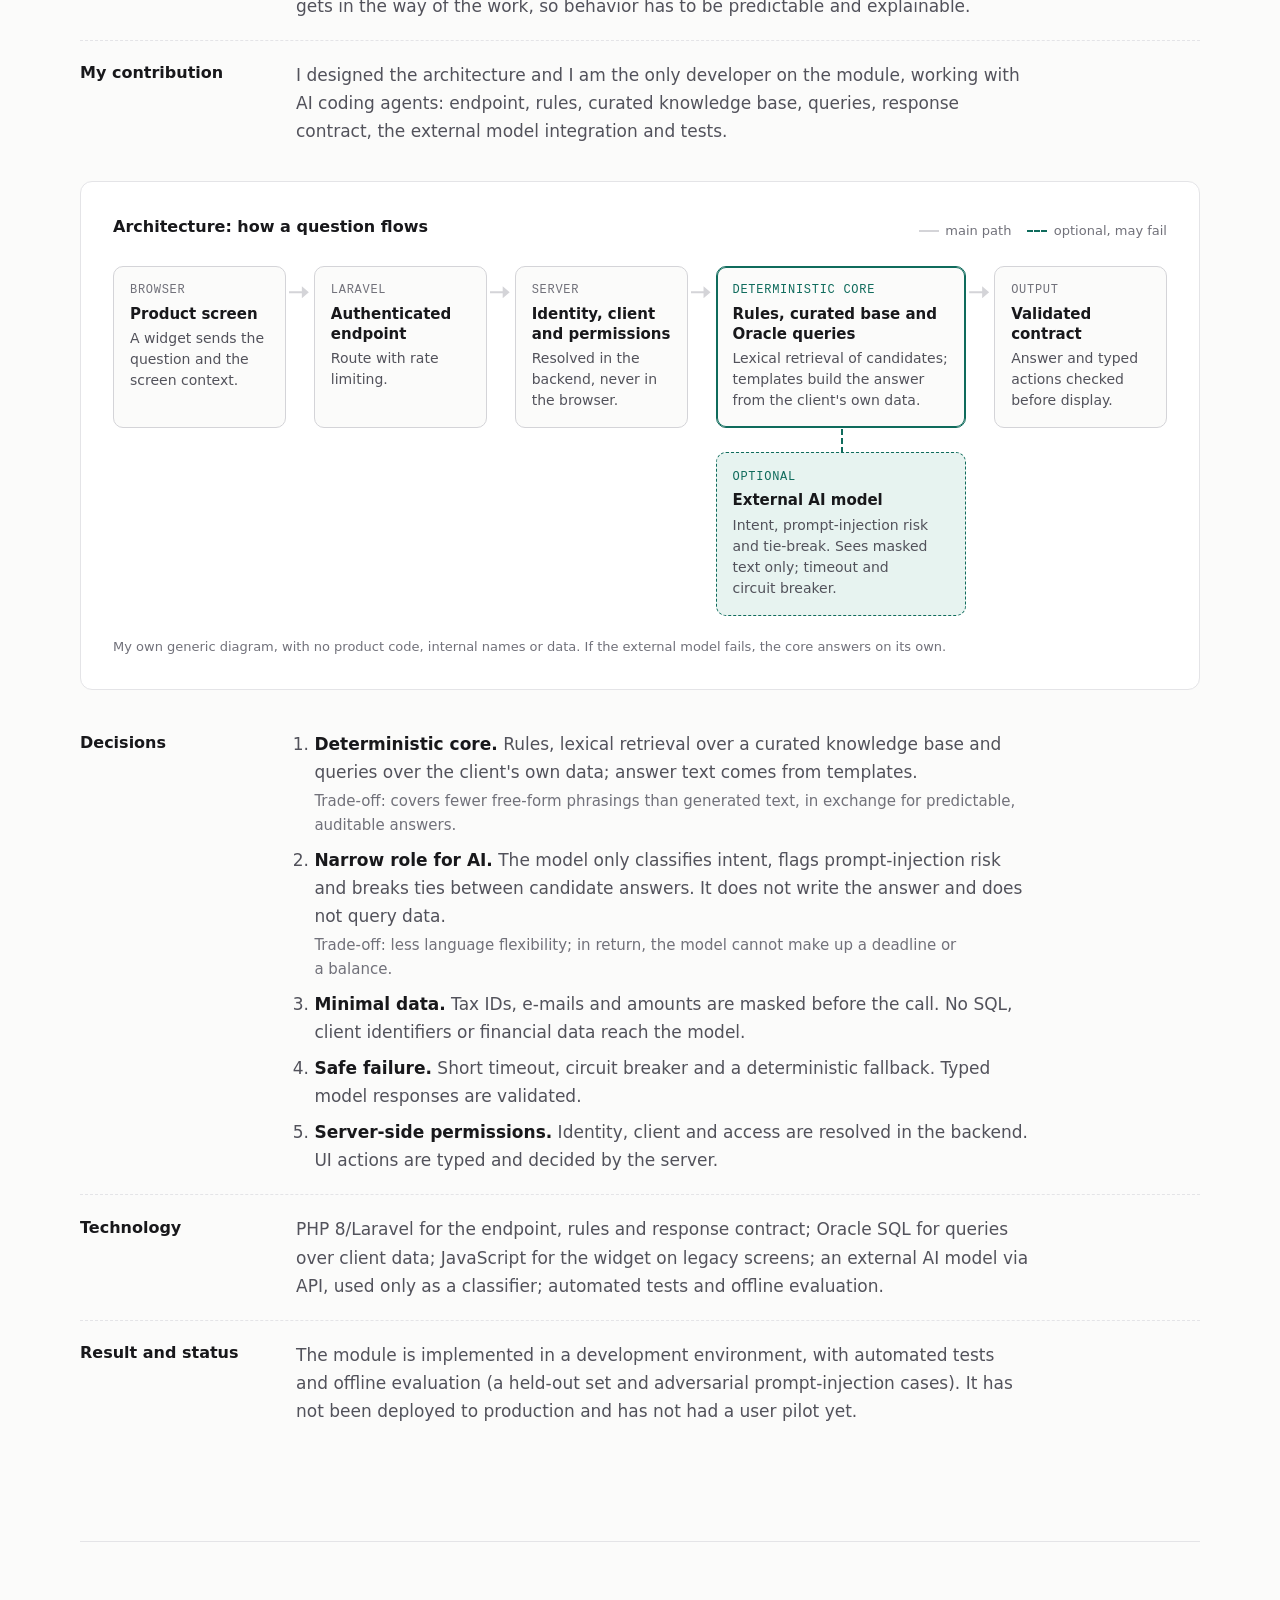
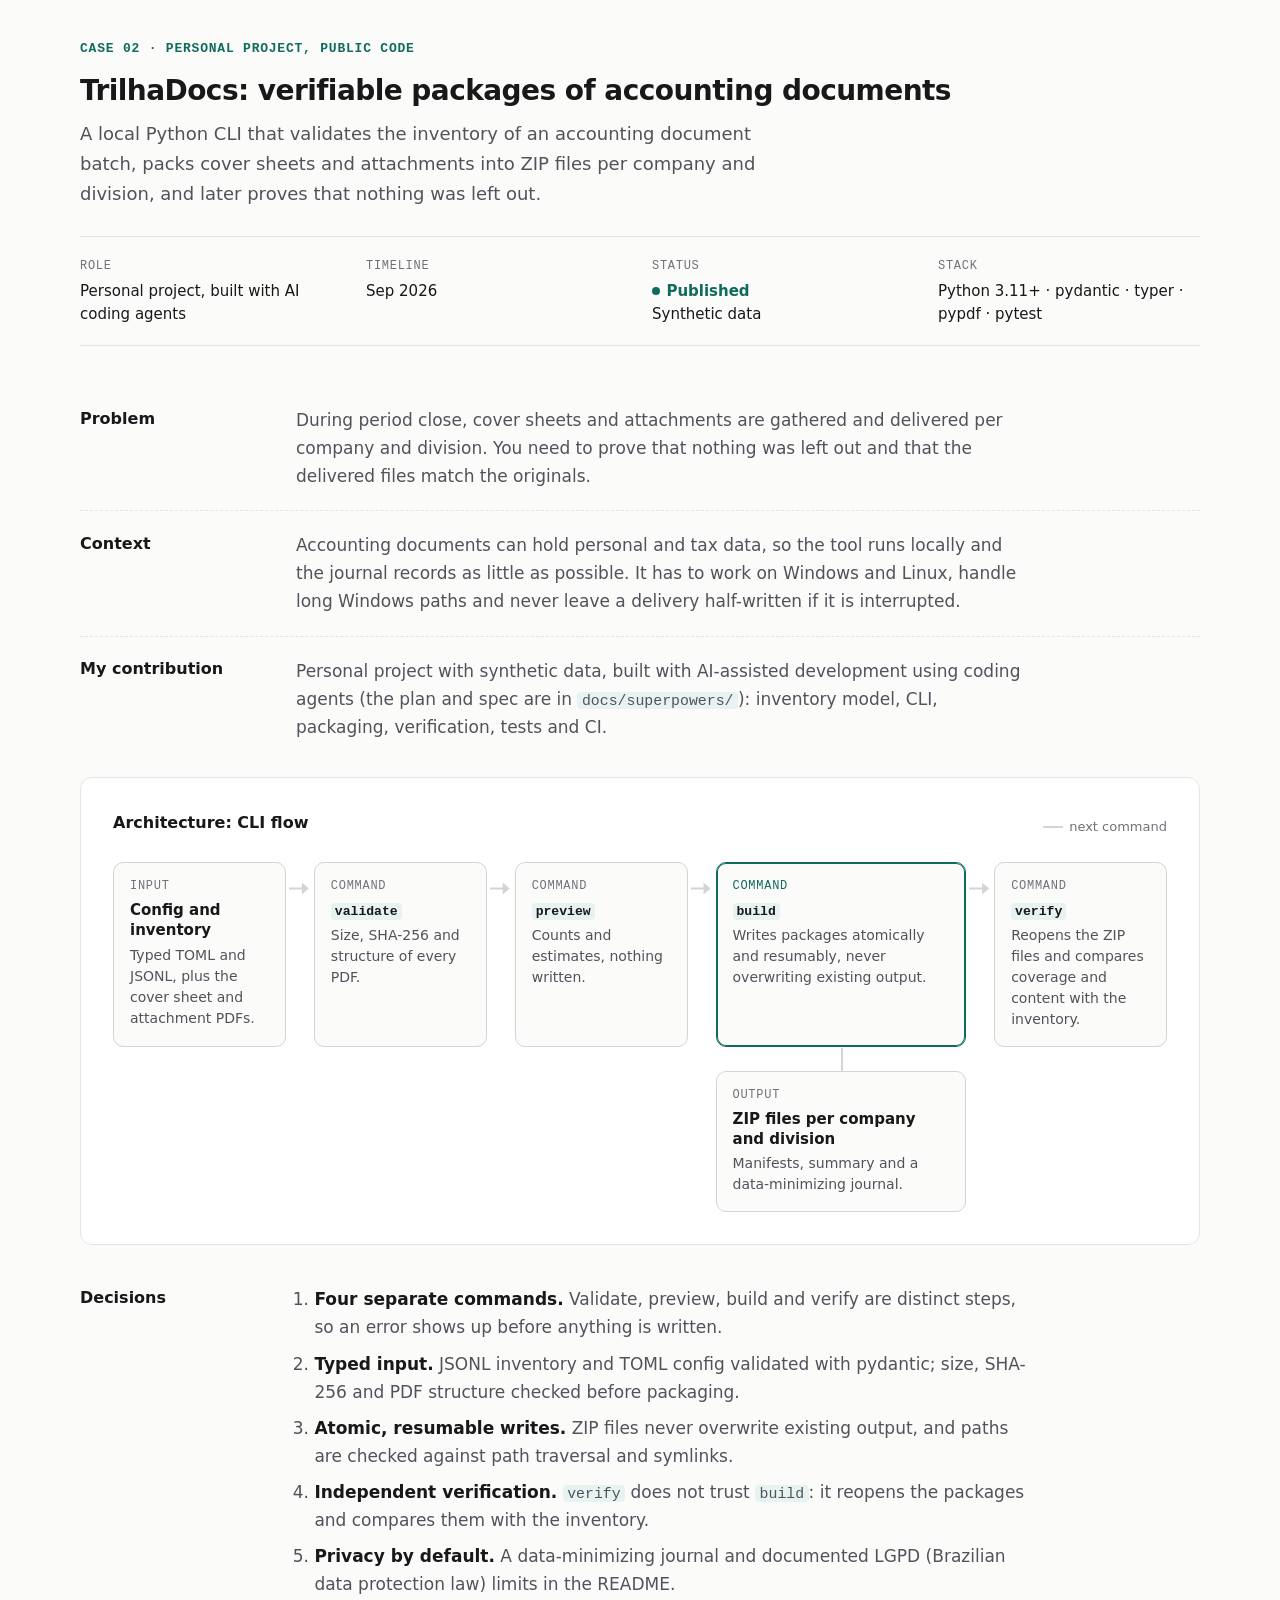
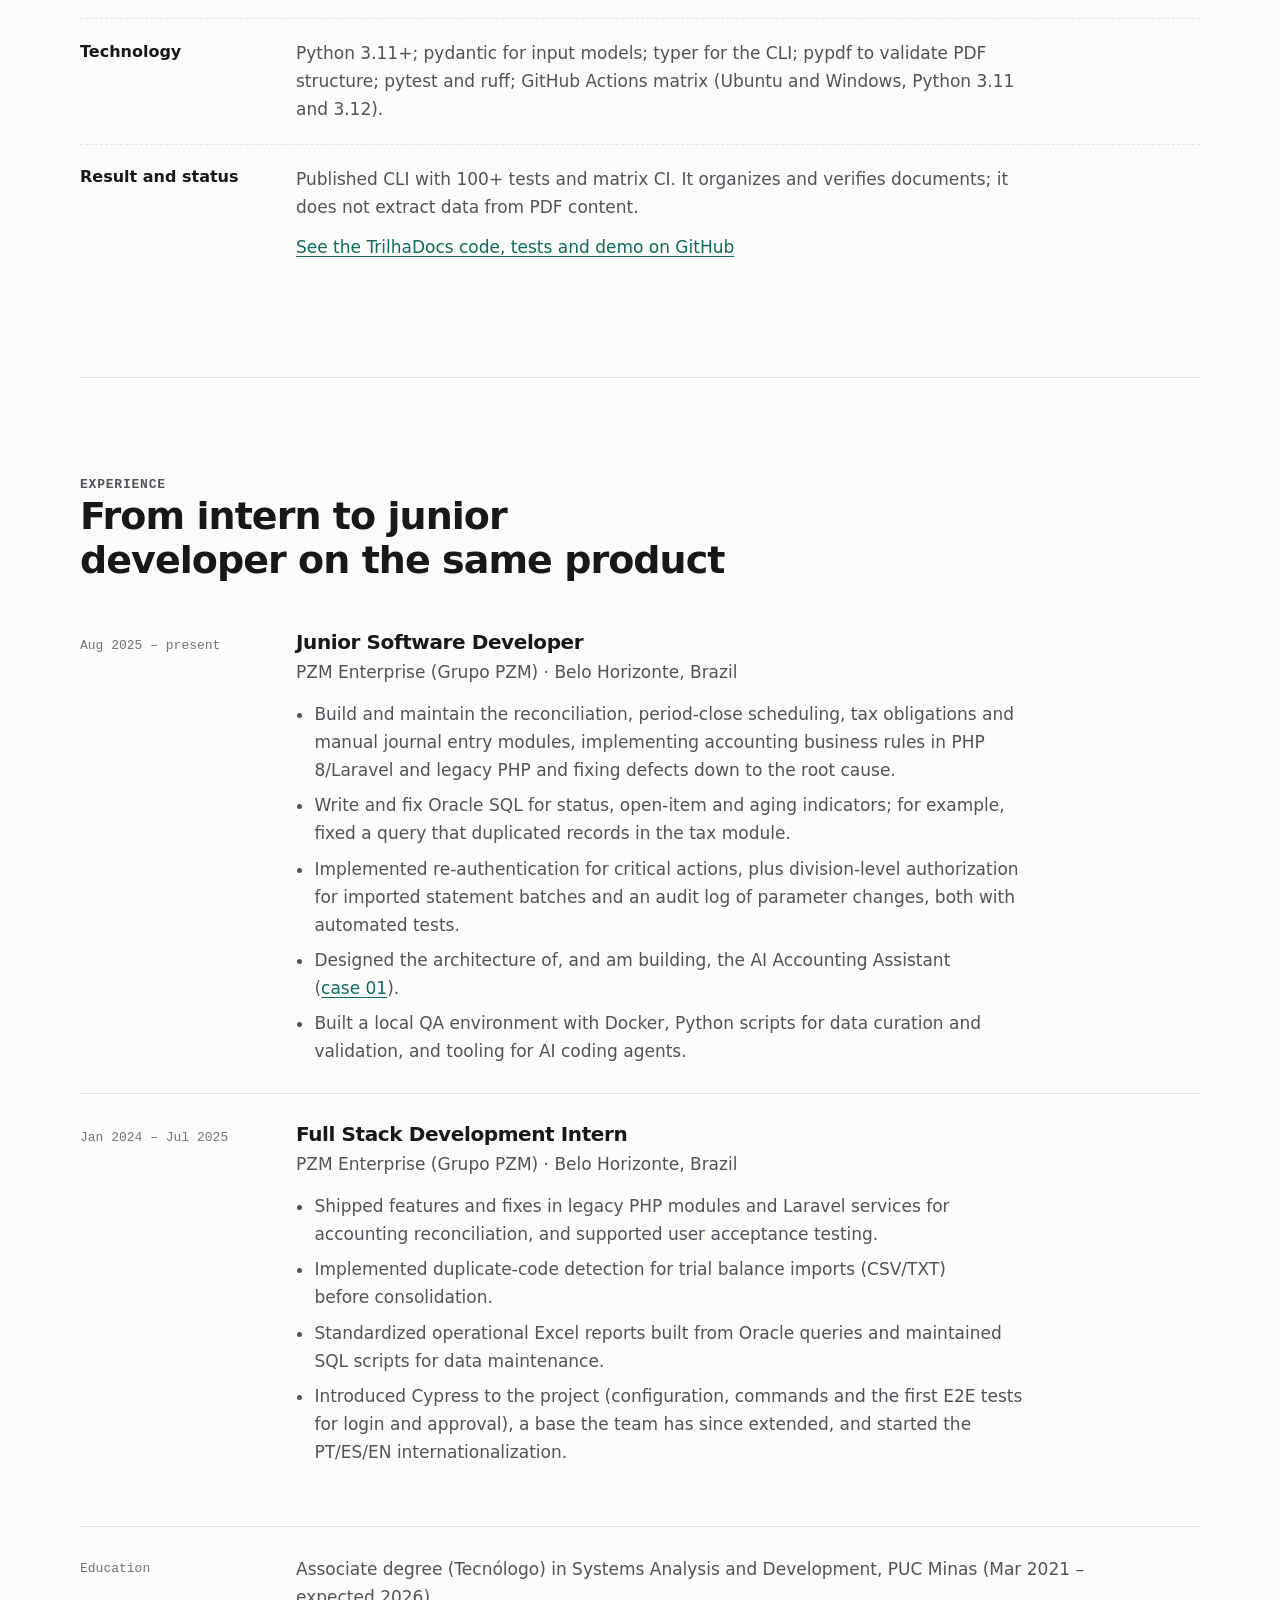
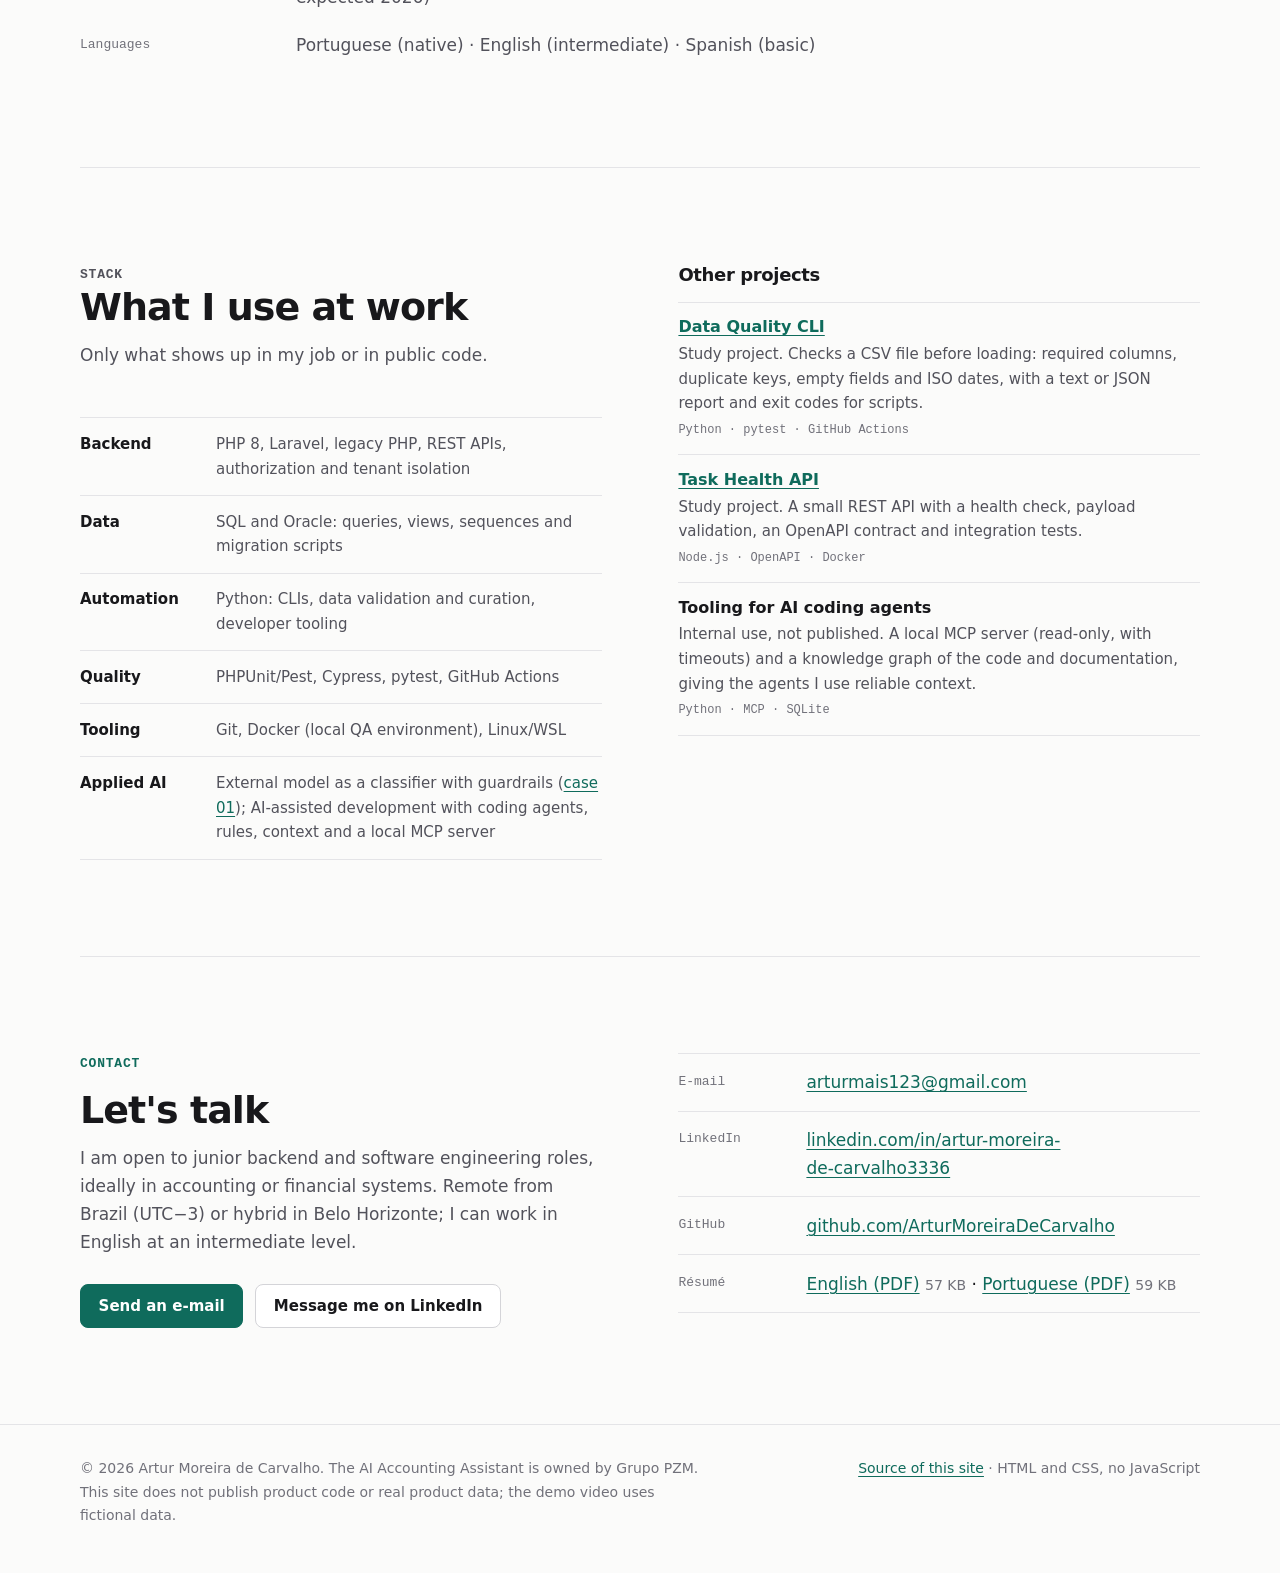
==== commit bd48b94c: "fix: scope automated-test claims to the tested security changes" ====
--- a/en/index.html
+++ b/en/index.html
@@ -302,7 +302,7 @@
             <ul>
               <li>Build and maintain the reconciliation, period-close scheduling, tax obligations and manual journal entry modules, implementing accounting business rules in PHP 8/Laravel and legacy PHP and fixing defects down to the root cause.</li>
               <li>Write and fix Oracle SQL for status, open-item and aging indicators; for example, fixed a query that duplicated records in the tax module.</li>
-              <li>Implemented re-authentication for critical actions, division-level authorization for imported statement batches and an audit log of parameter changes, all covered by automated tests.</li>
+              <li>Implemented re-authentication for critical actions, plus division-level authorization for imported statement batches and an audit log of parameter changes, both with automated tests.</li>
               <li>Designed the architecture of, and am building, the AI Accounting Assistant (<a href="#assistente-conciliacao">case 01</a>).</li>
               <li>Built a local QA environment with Docker, Python scripts for data curation and validation, and tooling for AI coding agents.</li>
             </ul>
